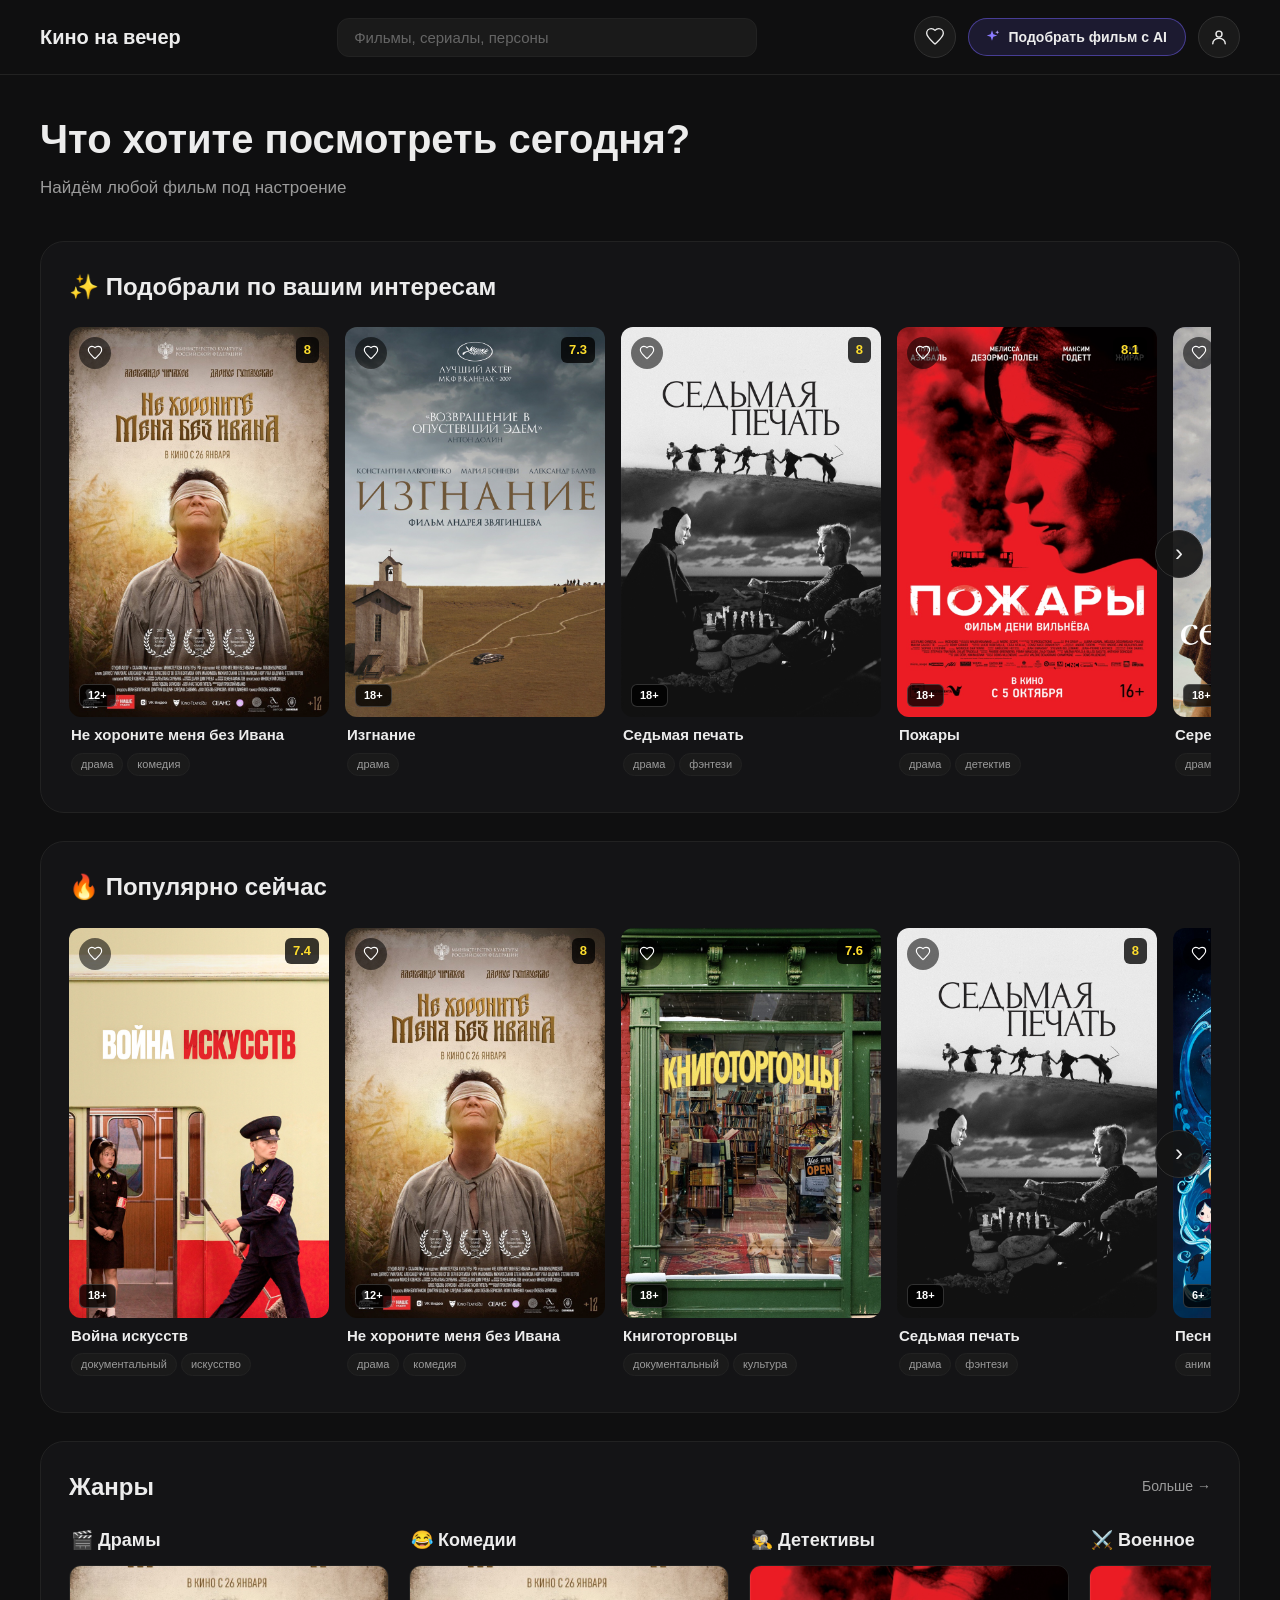
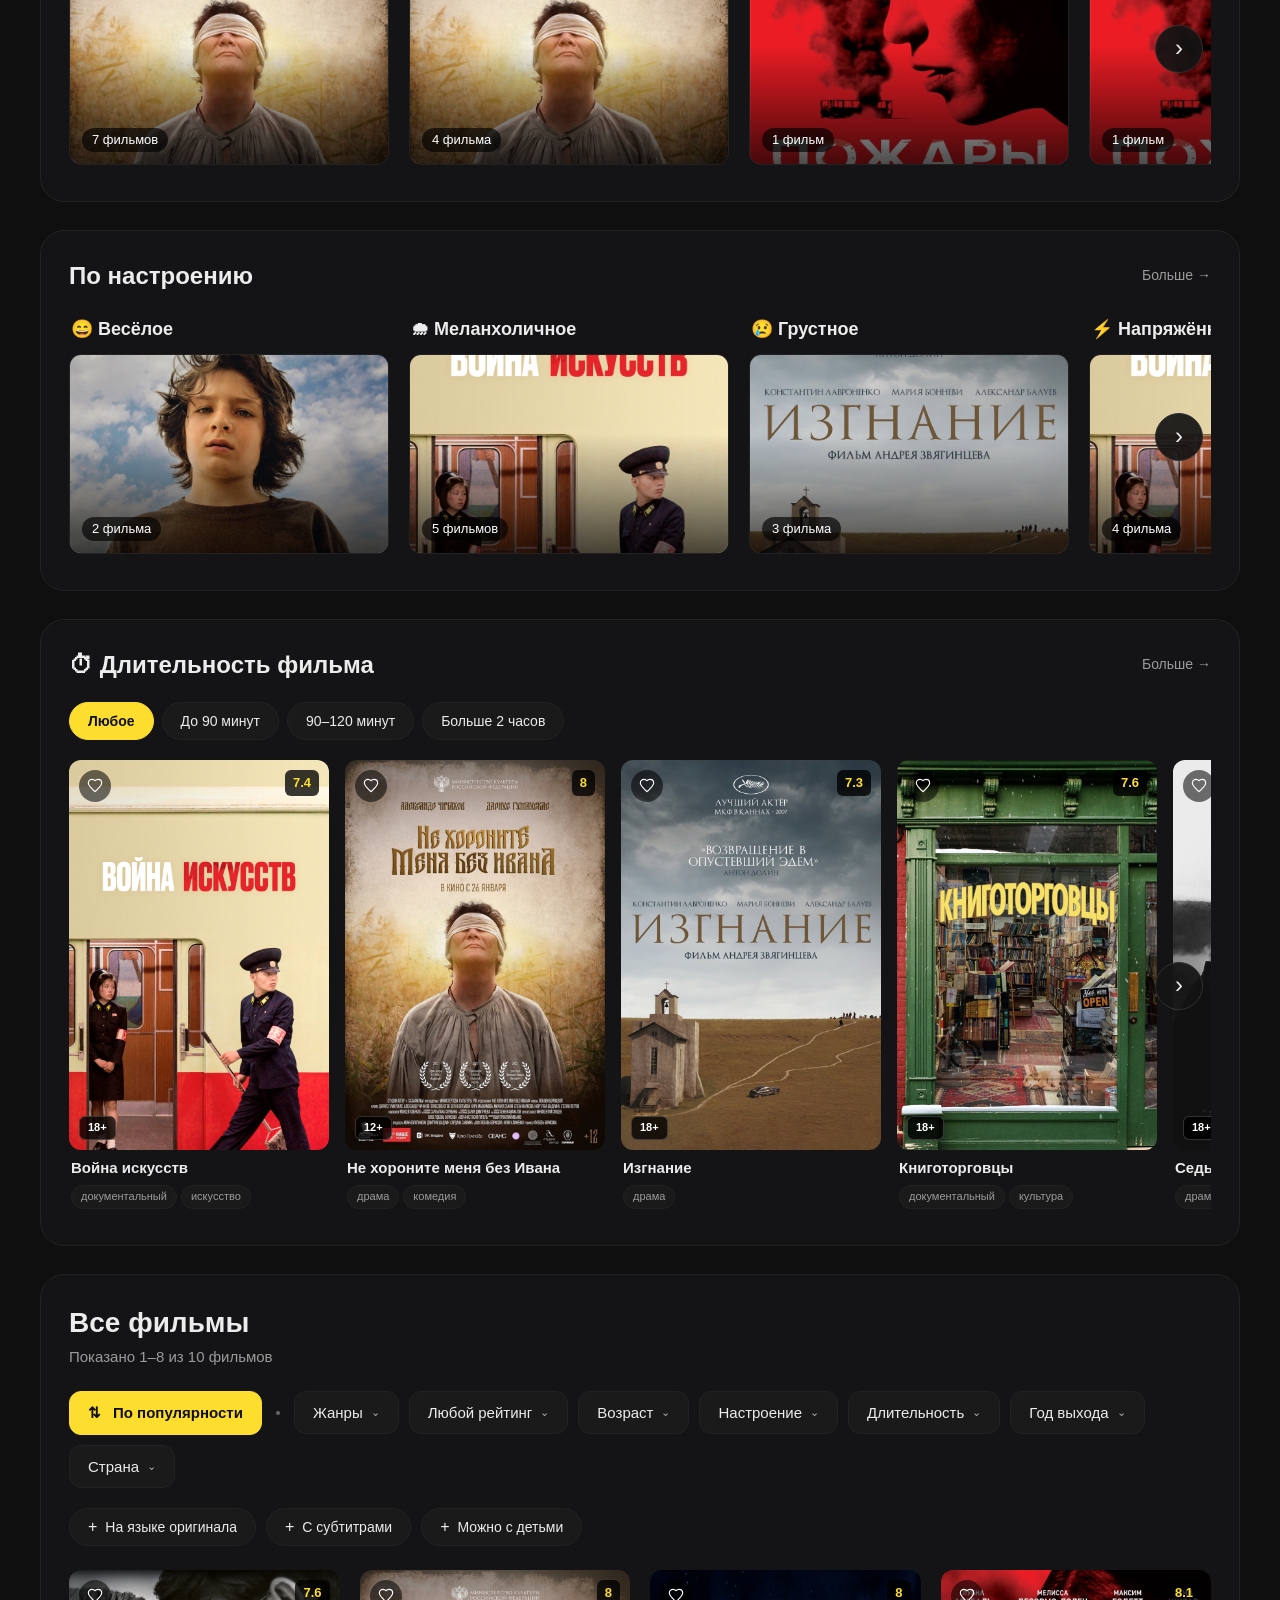
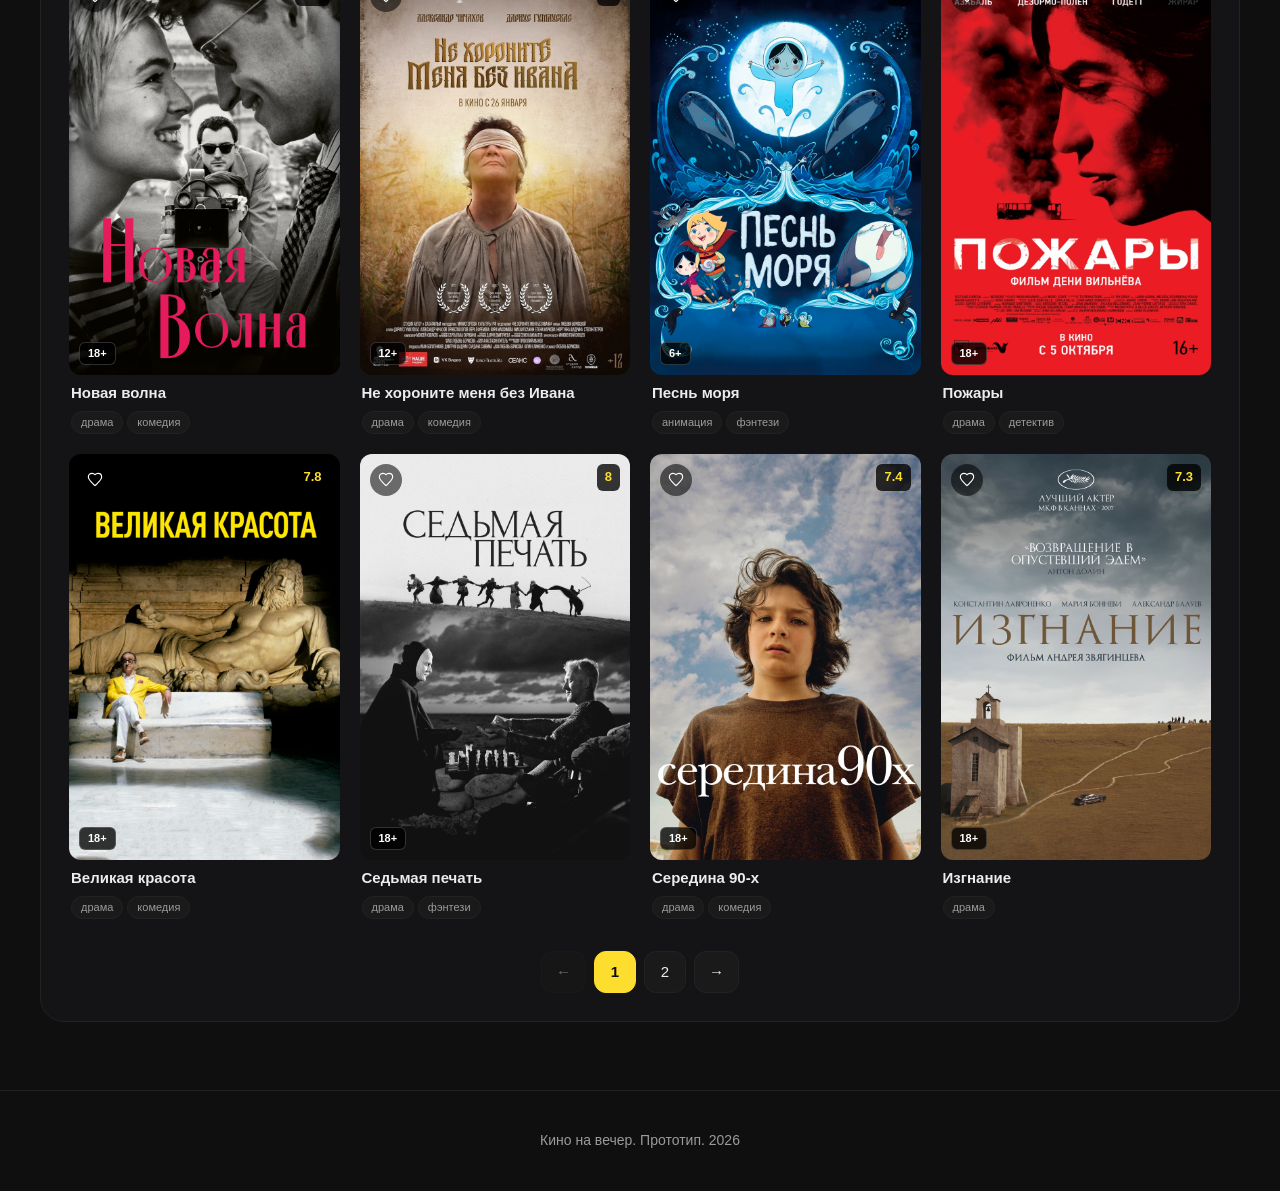
==== index.html @ 3526fe31 "Update index.html" ====
<!DOCTYPE html>
<html lang="ru">
<head>
<meta charset="UTF-8">
<meta name="viewport" content="width=device-width, initial-scale=1.0">
<title>Кино на вечер</title>
<style>
:root{--bg:#0F0F10;--bg-elevated:#1A1A1A;--bg-card:#161616;--bg-section:#141416;--border:#222222;--border-strong:#303030;--text:#9B9B9B;--text-bright:#ECECEC;--text-faint:#666666;--accent:#FDDD2D;--accent-hover:#E8C920;--radius-md:12px;--radius-lg:14px;--radius-xl:20px;--radius-section:24px}
*{box-sizing:border-box;margin:0;padding:0}
body{font-family:Arial,-apple-system,BlinkMacSystemFont,"Segoe UI",Roboto,sans-serif;background:var(--bg);color:var(--text);min-height:100vh;line-height:1.4;font-size:16px}
a{color:var(--accent);text-decoration:none}
.header{display:grid;grid-template-columns:auto 1fr auto;gap:24px;align-items:center;padding:16px 40px;background:var(--bg);border-bottom:1px solid var(--border);position:sticky;top:0;z-index:100}
.logo{font-size:20px;font-weight:700;color:var(--text-bright);white-space:nowrap}
.search{max-width:420px;width:100%;justify-self:center}
.search input{width:100%;background:var(--bg-elevated);color:var(--text-bright);border:1px solid var(--border);border-radius:var(--radius-md);padding:10px 16px;font-size:15px;font-family:inherit;outline:none}
.search input:focus{border-color:var(--accent)}
.search input::placeholder{color:var(--text-faint)}
.header-right{display:flex;align-items:center;gap:12px}
.icon-btn{width:42px;height:42px;border-radius:50%;background:var(--bg-elevated);border:1px solid var(--border-strong);display:inline-flex;align-items:center;justify-content:center;cursor:pointer;color:var(--text-bright);padding:0}
.icon-btn:hover{border-color:var(--accent);color:var(--accent)}
.icon-btn svg{width:20px;height:20px}
.alice-btn{display:inline-flex;align-items:center;gap:8px;background:rgba(108,92,231,0.15);border:1px solid rgba(108,92,231,0.55);border-radius:var(--radius-xl);padding:9px 18px 9px 14px;color:var(--text-bright);font-size:14px;font-weight:700;font-family:inherit;cursor:pointer;white-space:nowrap}
.alice-btn:hover{background:rgba(108,92,231,0.28)}
.alice-btn svg{width:18px;height:18px;flex-shrink:0}
.avatar-btn{width:42px;height:42px;border-radius:50%;background:var(--bg-elevated);border:1px solid var(--border-strong);display:inline-flex;align-items:center;justify-content:center;cursor:pointer;color:var(--text-bright);padding:0}
.avatar-btn:hover{border-color:var(--accent);color:var(--accent)}
.avatar-btn svg{width:20px;height:20px;display:block}
.container{max-width:1400px;margin:0 auto;padding:40px}
.hero{margin-bottom:32px}
.hero h1{font-size:40px;font-weight:700;color:var(--text-bright);line-height:1.2;margin-bottom:12px}
.hero p{font-size:17px;color:var(--text);max-width:640px;line-height:1.5}
.section{background:var(--bg-section);border:1px solid var(--border);border-radius:var(--radius-section);padding:28px;margin-bottom:28px}
.section-flat{background:transparent;border:none;padding:0;border-radius:0;margin-bottom:40px}
.section-header{margin-bottom:20px}
.section-title{font-size:24px;font-weight:700;color:var(--text-bright)}
.section-subtitle{font-size:15px;color:var(--text);margin-top:4px}
.catalog-head{display:flex;align-items:center;justify-content:space-between;margin-bottom:20px}
.filters-title{font-size:28px;font-weight:700;color:var(--text-bright)}
.reset-btn{display:none;background:transparent;color:var(--accent);border:1px solid var(--accent);border-radius:var(--radius-xl);padding:6px 14px;font-size:14px;font-weight:700;font-family:inherit;cursor:pointer}
.reset-btn:hover{background:var(--accent);color:var(--bg)}
.reset-btn.visible{display:inline-block}
.filters-row{display:flex;flex-wrap:wrap;gap:10px;align-items:center;margin-bottom:16px}
.filter-dropdown{position:relative}
.filter-btn{background:var(--bg-elevated);color:var(--text-bright);border:1px solid var(--border);border-radius:var(--radius-md);padding:12px 18px;font-size:15px;font-family:inherit;font-weight:500;cursor:pointer;display:inline-flex;align-items:center;gap:8px}
.filter-btn:hover{border-color:var(--accent);color:var(--accent)}
.filter-btn.active{background:var(--accent);color:var(--bg);border-color:var(--accent);font-weight:700}
.filter-btn.active .filter-chevron{transform:rotate(180deg)}
.filter-chevron{font-size:11px;opacity:0.7;display:inline-block;transition:transform 0.15s ease}
.filter-menu{position:absolute;top:calc(100% + 6px);left:0;min-width:260px;max-height:360px;overflow-y:auto;background:var(--bg-elevated);border:1px solid var(--border-strong);border-radius:var(--radius-md);padding:8px;display:none;flex-direction:column;gap:2px;z-index:60;box-shadow:0 12px 28px rgba(0,0,0,0.55)}
.filter-menu.open{display:flex}
.filter-option{display:flex;align-items:center;gap:10px;background:transparent;border:none;color:var(--text-bright);font-size:15px;font-family:inherit;font-weight:500;text-align:left;padding:10px 12px;border-radius:8px;cursor:pointer;width:100%}
.filter-option:hover{background:rgba(255,255,255,0.05)}
.filter-option.selected{color:var(--accent);font-weight:700}
.filter-checkbox{width:16px;height:16px;border-radius:4px;border:1.5px solid var(--border-strong);display:inline-flex;align-items:center;justify-content:center;flex-shrink:0;position:relative}
.filter-option.selected .filter-checkbox{border-color:var(--accent);background:var(--accent)}
.filter-option.selected .filter-checkbox::after{content:'✓';color:var(--bg);font-size:12px;font-weight:700;line-height:1}
.sort-dropdown{position:relative}
.filters-divider{width:4px;height:4px;background:var(--text-faint);border-radius:50%;margin:0 4px}
.sort-icon{font-size:15px;margin-right:4px}
.sort-menu{position:absolute;top:calc(100% + 6px);left:0;min-width:240px;background:var(--bg-elevated);border:1px solid var(--border-strong);border-radius:var(--radius-md);padding:6px;display:none;flex-direction:column;gap:2px;z-index:60;box-shadow:0 12px 28px rgba(0,0,0,0.55)}
.sort-menu.open{display:flex}
.sort-option{display:flex;align-items:center;gap:10px;background:transparent;border:none;color:var(--text-bright);font-size:15px;font-family:inherit;font-weight:500;text-align:left;padding:10px 14px;border-radius:8px;cursor:pointer;width:100%}
.sort-option:hover{background:rgba(255,255,255,0.05)}
.sort-radio{width:16px;height:16px;border-radius:50%;border:1.5px solid var(--border-strong);display:inline-flex;align-items:center;justify-content:center;flex-shrink:0;position:relative}
.sort-option.active .sort-radio{border-color:var(--accent)}
.sort-option.active .sort-radio::after{content:'';width:8px;height:8px;border-radius:50%;background:var(--accent)}
.sort-option.active{color:var(--accent);font-weight:700}
.extra-filters{display:flex;flex-wrap:wrap;gap:10px;padding-top:4px}
.extra-chip{background:var(--bg-elevated);color:var(--text-bright);border:1px solid var(--border);border-radius:var(--radius-xl);padding:10px 18px;font-size:14px;font-family:inherit;font-weight:500;cursor:pointer;display:inline-flex;align-items:center;gap:8px}
.extra-chip:hover{border-color:var(--accent);color:var(--accent)}
.extra-chip.active{background:var(--accent);color:var(--bg);border-color:var(--accent);font-weight:700}
.extra-plus{font-size:16px;line-height:1;transition:transform 0.2s ease}
.extra-chip.active .extra-plus{transform:rotate(45deg)}
.row-wrapper{position:relative}
.row-scroll{display:grid;grid-auto-flow:column;grid-auto-columns:260px;gap:16px;overflow-x:auto;padding:4px 0 8px;scroll-behavior:smooth;scrollbar-width:none;-ms-overflow-style:none}
.row-scroll::-webkit-scrollbar{display:none}
.row-arrow{position:absolute;top:50%;transform:translateY(-50%);width:48px;height:48px;border-radius:50%;background:rgba(20,20,20,0.92);border:1px solid var(--border-strong);color:var(--text-bright);cursor:pointer;z-index:20;padding:0;display:flex;align-items:center;justify-content:center;opacity:0;pointer-events:none;font-family:Arial,sans-serif;font-size:24px;line-height:1;padding-bottom:2px}
.row-arrow.visible{opacity:1;pointer-events:auto}
.row-arrow:hover{background:var(--accent);color:var(--bg);border-color:var(--accent)}
.row-arrow-left{left:8px}
.row-arrow-right{right:8px}
.card{cursor:pointer;display:flex;flex-direction:column;gap:8px;transition:transform 0.2s ease}
.card:hover{transform:translateY(-4px)}
.card-poster{position:relative;width:100%;aspect-ratio:2/3;overflow:hidden;border-radius:var(--radius-md);background:var(--bg-elevated)}
.card-poster img{width:100%;height:100%;object-fit:cover;display:block}
.card-badge{position:absolute;top:10px;right:10px;background:rgba(0,0,0,0.78);color:var(--accent);padding:4px 8px;border-radius:6px;font-weight:700;font-size:13px}
.card-age{position:absolute;bottom:10px;left:10px;background:rgba(0,0,0,0.78);color:#FFF;padding:3px 8px;border-radius:6px;font-weight:700;font-size:11px;border:1px solid rgba(255,255,255,0.18)}
.card-heart{position:absolute;top:10px;left:10px;width:32px;height:32px;border-radius:50%;background:rgba(0,0,0,0.55);border:none;padding:0;display:flex;align-items:center;justify-content:center;color:#fff;cursor:pointer;z-index:3}
.card-heart:hover{transform:scale(1.08)}
.card-heart.active{color:#ff4d6d}
.card-heart svg{width:16px;height:16px;display:block}
.card-title{font-size:15px;font-weight:700;color:var(--text-bright);line-height:1.3;padding:0 2px}
.card-tags{display:flex;flex-wrap:wrap;gap:4px;padding:0 2px}
.tag{background:var(--bg-elevated);color:var(--text);border:1px solid var(--border);border-radius:20px;padding:3px 9px;font-size:11px;white-space:nowrap}
.chips{display:flex;flex-wrap:wrap;gap:8px;margin-bottom:16px}
.chip{background:var(--bg-elevated);color:var(--text-bright);border:1px solid var(--border);border-radius:var(--radius-xl);padding:10px 18px;font-size:14px;font-family:inherit;font-weight:500;cursor:pointer}
.chip:hover{border-color:var(--accent);color:var(--accent)}
.chip.active{background:var(--accent);color:var(--bg);border-color:var(--accent);font-weight:700}
.grid{display:grid;grid-template-columns:repeat(auto-fill,minmax(220px,1fr));gap:20px}
.collections-scroll{display:grid;grid-auto-flow:column;grid-auto-columns:320px;gap:20px;overflow-x:auto;padding:4px 0 8px;scroll-behavior:smooth;scrollbar-width:none;-ms-overflow-style:none}
.collections-scroll::-webkit-scrollbar{display:none}
.collection-item{display:flex;flex-direction:column;gap:12px;cursor:pointer;text-decoration:none;color:inherit}
.collection-item .collection-name{font-size:18px;font-weight:700;color:var(--text-bright);padding:0 2px;white-space:nowrap;overflow:hidden;text-overflow:ellipsis}
.collection-item:hover .collection-name{color:var(--accent);text-decoration:none}
.collection-card{position:relative;width:100%;height:200px;border-radius:var(--radius-md);overflow:hidden;background:var(--bg-elevated);transition:transform 0.2s ease,border-color 0.2s ease;border:1px solid var(--border);display:block}
.collection-item:hover .collection-card{transform:translateY(-4px);border-color:var(--accent)}
.collection-card img{position:absolute;inset:0;width:100%;height:100%;object-fit:cover;display:block}
.collection-overlay{position:absolute;inset:0;background:linear-gradient(180deg,rgba(0,0,0,0) 40%,rgba(0,0,0,0.7) 100%);z-index:1}
.collection-count{position:absolute;left:12px;bottom:12px;font-size:13px;color:#fff;z-index:2;background:rgba(0,0,0,0.65);padding:3px 10px;border-radius:20px}
.collections-all{color:var(--text);font-size:14px;font-weight:500;white-space:nowrap;display:inline-flex;align-items:center;gap:6px;transition:color 0.2s ease}
.collections-all:hover{color:var(--text-bright);text-decoration:none}
.empty{text-align:center;padding:40px;color:var(--text);font-size:15px;background:var(--bg-elevated);border-radius:var(--radius-md);border:1px dashed var(--border-strong);width:100%;grid-column:1/-1}
.pagination{display:flex;justify-content:center;align-items:center;gap:8px;margin-top:32px;flex-wrap:wrap}
.page-btn{min-width:42px;height:42px;padding:0 14px;border-radius:var(--radius-md);background:var(--bg-elevated);color:var(--text-bright);border:1px solid var(--border);font-size:15px;font-family:inherit;font-weight:500;cursor:pointer;display:inline-flex;align-items:center;justify-content:center;transition:all 0.15s ease}
.page-btn:hover:not(:disabled){border-color:var(--accent);color:var(--accent)}
.page-btn.active{background:var(--accent);color:var(--bg);border-color:var(--accent);font-weight:700}
.page-btn:disabled{opacity:0.4;cursor:default}
.page-dots{color:var(--text-faint);padding:0 6px}
.modal-overlay{position:fixed;inset:0;background:rgba(0,0,0,0.7);display:none;align-items:center;justify-content:center;z-index:1000;padding:24px}
.modal-overlay.open{display:flex}
.modal{background:var(--bg-card);border:1px solid var(--border);border-radius:var(--radius-lg);max-width:560px;width:100%;padding:32px;position:relative}
.modal-close{position:absolute;top:16px;right:16px;background:transparent;border:1px solid var(--border);color:var(--text-bright);font-size:18px;cursor:pointer;width:32px;height:32px;border-radius:50%;display:flex;align-items:center;justify-content:center;line-height:1;font-family:inherit}
.modal-close:hover{border-color:var(--accent);color:var(--accent)}
.modal h2{font-size:24px;font-weight:700;color:var(--text-bright);margin-bottom:8px}
.modal>p{font-size:15px;color:var(--text);margin-bottom:24px}
.modal-field{margin-bottom:20px}
.modal-label{display:block;font-size:14px;font-weight:700;color:var(--text-bright);margin-bottom:8px}
.modal-chips{display:flex;flex-wrap:wrap;gap:8px}
.modal textarea{width:100%;background:var(--bg-elevated);color:var(--text-bright);border:1px solid var(--border);border-radius:var(--radius-md);padding:12px 16px;font-size:15px;font-family:inherit;outline:none;resize:vertical;min-height:80px}
.modal textarea:focus{border-color:var(--accent)}
.modal textarea::placeholder{color:var(--text-faint)}
.modal-submit{width:100%;background:var(--accent);color:var(--bg);border:none;border-radius:var(--radius-md);padding:14px 24px;font-size:16px;font-weight:700;font-family:inherit;cursor:pointer;margin-top:8px}
.modal-submit:hover{background:var(--accent-hover)}
.footer{border-top:1px solid var(--border);padding:40px;text-align:center;color:var(--text);font-size:14px}
@media(max-width:1024px){.header{grid-template-columns:auto auto;gap:16px;padding:16px 24px}.search{order:3;grid-column:1/-1;max-width:none}.container{padding:32px 24px}.row-scroll{grid-auto-columns:220px}.collections-scroll{grid-auto-columns:260px}.collection-card{height:160px}}
@media(max-width:768px){.header{padding:12px 16px}.container{padding:24px 16px}.hero h1{font-size:28px}.section{padding:20px}.section-title{font-size:19px}.filters-title{font-size:22px}.row-scroll{grid-auto-columns:180px;gap:12px}.collections-scroll{grid-auto-columns:220px;gap:14px}.collection-card{height:140px}.grid{grid-template-columns:repeat(auto-fill,minmax(150px,1fr))}.alice-btn{padding:7px 12px;font-size:13px}.alice-btn span{display:none}.page-btn{min-width:36px;height:36px;font-size:14px}}
</style>
</head>
<body>

<header class="header">
    <div class="logo">Кино на вечер</div>
    <div class="search">
        <input type="text" id="search-input" placeholder="Фильмы, сериалы, персоны">
    </div>
    <div class="header-right">
        <button class="icon-btn" id="fav-btn" title="Избранное">
            <svg viewBox="0 0 24 24" xmlns="http://www.w3.org/2000/svg"><path d="M12 20.5l-1.45-1.32C5.4 14.36 2 11.28 2 7.5 2 4.42 4.42 2 7.5 2c1.74 0 3.41.81 4.5 2.09C13.09 2.81 14.76 2 16.5 2 19.58 2 22 4.42 22 7.5c0 3.78-3.4 6.86-8.55 11.68L12 20.5z" stroke="currentColor" stroke-width="1.6" fill="none" stroke-linejoin="round"/></svg>
        </button>
        <button class="alice-btn" onclick="openAI()">
            <svg viewBox="0 0 24 24" xmlns="http://www.w3.org/2000/svg"><path d="M12 3l1.8 5.2L19 10l-5.2 1.8L12 17l-1.8-5.2L5 10l5.2-1.8L12 3z" fill="#8B7BFF" stroke="none"/><path d="M19 3l0.7 2L21.7 5.7l-2 0.7L19 8.4l-0.7-2L16.3 5.7l2-0.7L19 3z" fill="#B9A9FF" stroke="none"/></svg>
            <span>Подобрать фильм с AI</span>
        </button>
        <button class="avatar-btn" title="Личный кабинет">
            <svg viewBox="0 0 24 24" xmlns="http://www.w3.org/2000/svg"><circle cx="12" cy="8.5" r="3.6" stroke="currentColor" stroke-width="1.7" fill="none"/><path d="M4.5 20c0-3.7 3.4-6.5 7.5-6.5s7.5 2.8 7.5 6.5" stroke="currentColor" stroke-width="1.7" fill="none" stroke-linecap="round"/></svg>
        </button>
    </div>
</header>

<main class="container">

    <section class="hero section-flat">
        <h1>Что хотите посмотреть сегодня?</h1>
        <p>Найдём любой фильм под настроение </p>
    </section>

    <section class="section">
        <div class="section-header">
            <div class="section-title">✨ Подобрали по вашим интересам</div>
        </div>
        <div class="row-wrapper" data-collection="for-you">
            <div class="row-scroll"></div>
            <button class="row-arrow row-arrow-left">‹</button>
            <button class="row-arrow row-arrow-right">›</button>
        </div>
    </section>

    <section class="section">
        <div class="section-header">
            <div class="section-title">🔥 Популярно сейчас</div>
        </div>
        <div class="row-wrapper" data-collection="popular">
            <div class="row-scroll"></div>
            <button class="row-arrow row-arrow-left">‹</button>
            <button class="row-arrow row-arrow-right">›</button>
        </div>
    </section>

    <section class="section">
        <div class="section-header" style="display:flex;justify-content:space-between;align-items:center;">
            <div class="section-title"> Жанры</div>
            <a href="section.html?title=Жанры" class="collections-all">Больше →</a>
        </div>
        <div class="row-wrapper" id="collections-wrapper">
            <div class="collections-scroll" id="collections-scroll">
                <a class="collection-item" href="section.html?title=Жанры&collection=drama" data-collection-link="drama"><div class="collection-name">🎬 Драмы</div><div class="collection-card"><div class="collection-overlay"></div><div class="collection-count" data-count="drama"></div></div></a>
                <a class="collection-item" href="section.html?title=Жанры&collection=comedy" data-collection-link="comedy"><div class="collection-name">😂 Комедии</div><div class="collection-card"><div class="collection-overlay"></div><div class="collection-count" data-count="comedy"></div></div></a>
                <a class="collection-item" href="section.html?title=Жанры&collection=detective" data-collection-link="detective"><div class="collection-name">🕵️ Детективы</div><div class="collection-card"><div class="collection-overlay"></div><div class="collection-count" data-count="detective"></div></div></a>
                <a class="collection-item" href="section.html?title=Жанры&collection=war" data-collection-link="war"><div class="collection-name">⚔️ Военное</div><div class="collection-card"><div class="collection-overlay"></div><div class="collection-count" data-count="war"></div></div></a>
                <a class="collection-item" href="section.html?title=Жанры&collection=fantasy" data-collection-link="fantasy"><div class="collection-name">🧙 Фэнтези</div><div class="collection-card"><div class="collection-overlay"></div><div class="collection-count" data-count="fantasy"></div></div></a>
                <a class="collection-item" href="section.html?title=Жанры&collection=anime" data-collection-link="anime"><div class="collection-name">🎨 Анимация</div><div class="collection-card"><div class="collection-overlay"></div><div class="collection-count" data-count="anime"></div></div></a>
                <a class="collection-item" href="section.html?title=Жанры&collection=doc" data-collection-link="doc"><div class="collection-name">📽 Документальные</div><div class="collection-card"><div class="collection-overlay"></div><div class="collection-count" data-count="doc"></div></div></a>
                <a class="collection-item" href="section.html?title=Жанры&collection=history" data-collection-link="history"><div class="collection-name">📜 Историческое</div><div class="collection-card"><div class="collection-overlay"></div><div class="collection-count" data-count="history"></div></div></a>
                <a class="collection-item" href="section.html?title=Жанры&collection=romance" data-collection-link="romance"><div class="collection-name">💖 Романтичное</div><div class="collection-card"><div class="collection-overlay"></div><div class="collection-count" data-count="romance"></div></div></a>
                <a class="collection-item" href="section.html?title=Жанры&collection=biography" data-collection-link="biography"><div class="collection-name">📖 Биография</div><div class="collection-card"><div class="collection-overlay"></div><div class="collection-count" data-count="biography"></div></div></a>
                <a class="collection-item" href="section.html?title=Жанры&collection=family" data-collection-link="family"><div class="collection-name">👨‍👩‍👧 Семейные</div><div class="collection-card"><div class="collection-overlay"></div><div class="collection-count" data-count="family"></div></div></a>
            </div>
            <button class="row-arrow row-arrow-left">‹</button>
            <button class="row-arrow row-arrow-right">›</button>
        </div>
    </section>

    <section class="section">
        <div class="section-header" style="display:flex;justify-content:space-between;align-items:center;">
            <div class="section-title"> По настроению</div>
            <a href="section.html?title=По настроению" class="collections-all">Больше →</a>
        </div>
        <div class="row-wrapper" id="mood-wrapper">
            <div class="collections-scroll" id="mood-scroll">
                <a class="collection-item" href="section.html?title=По настроению&mood=funny" data-collection-link="funny"><div class="collection-name">😄 Весёлое</div><div class="collection-card"><div class="collection-overlay"></div><div class="collection-count" data-count="funny"></div></div></a>
                <a class="collection-item" href="section.html?title=По настроению&mood=melancholic" data-collection-link="melancholic"><div class="collection-name">🌧 Меланхоличное</div><div class="collection-card"><div class="collection-overlay"></div><div class="collection-count" data-count="melancholic"></div></div></a>
                <a class="collection-item" href="section.html?title=По настроению&mood=sad" data-collection-link="sad"><div class="collection-name">😢 Грустное</div><div class="collection-card"><div class="collection-overlay"></div><div class="collection-count" data-count="sad"></div></div></a>
                <a class="collection-item" href="section.html?title=По настроению&mood=tense" data-collection-link="tense"><div class="collection-name">⚡ Напряжённое</div><div class="collection-card"><div class="collection-overlay"></div><div class="collection-count" data-count="tense"></div></div></a>
                <a class="collection-item" href="section.html?title=По настроению&mood=cozy" data-collection-link="cozy"><div class="collection-name">🕯 Уютное</div><div class="collection-card"><div class="collection-overlay"></div><div class="collection-count" data-count="cozy"></div></div></a>
                <a class="collection-item" href="section.html?title=По настроению&mood=light" data-collection-link="light"><div class="collection-name">☀️ Лёгкое</div><div class="collection-card"><div class="collection-overlay"></div><div class="collection-count" data-count="light"></div></div></a>
            </div>
            <button class="row-arrow row-arrow-left">‹</button>
            <button class="row-arrow row-arrow-right">›</button>
        </div>
    </section>

    <section class="section">
        <div class="section-header" style="display:flex;justify-content:space-between;align-items:center;">
            <div class="section-title">⏱ Длительность фильма</div>
            <a href="section.html?title=Продолжительность фильма" class="collections-all">Больше →</a>
        </div>
        <div class="chips" id="time-chips">
            <button class="chip active" data-duration="all">Любое</button>
            <button class="chip" data-duration="short">До 90 минут</button>
            <button class="chip" data-duration="medium">90–120 минут</button>
            <button class="chip" data-duration="long">Больше 2 часов</button>
        </div>
        <div class="row-wrapper" id="row-time-wrapper">
            <div class="row-scroll"></div>
            <button class="row-arrow row-arrow-left">‹</button>
            <button class="row-arrow row-arrow-right">›</button>
        </div>
    </section>

    <section class="section">
        <div class="catalog-head" style="margin-bottom:24px;">
            <div>
                <div class="filters-title">Все фильмы</div>
                <div class="section-subtitle" id="catalog-status">10 фильмов в каталоге</div>
            </div>
            <button class="reset-btn" id="reset-btn">Сбросить фильтры</button>
        </div>

        <div class="filters-row" id="main-filters">
            <div class="sort-dropdown">
                <button class="filter-btn filter-sort active" id="sort-btn"><span class="sort-icon">⇅</span><span id="sort-label">По популярности</span></button>
                <div class="sort-menu" id="sort-menu">
                    <button class="sort-option active" data-sort="popular"><span class="sort-radio"></span> По популярности</button>
                    <button class="sort-option" data-sort="fresh"><span class="sort-radio"></span> По новизне</button>
                    <button class="sort-option" data-sort="rating"><span class="sort-radio"></span> По рейтингу</button>
                </div>
            </div>

            <span class="filters-divider"></span>

            <div class="filter-dropdown">
                <button class="filter-btn" data-dropdown="genre">Жанры <span class="filter-chevron">⌄</span></button>
                <div class="filter-menu">
                    <button class="filter-option" data-filter="genre" data-value="драма"><span class="filter-checkbox"></span> Драмы</button>
                    <button class="filter-option" data-filter="genre" data-value="комедия"><span class="filter-checkbox"></span> Комедии</button>
                    <button class="filter-option" data-filter="genre" data-value="детектив"><span class="filter-checkbox"></span> Детективы</button>
                    <button class="filter-option" data-filter="genre" data-value="военный"><span class="filter-checkbox"></span> Военные</button>
                    <button class="filter-option" data-filter="genre" data-value="фэнтези"><span class="filter-checkbox"></span> Фэнтези</button>
                    <button class="filter-option" data-filter="genre" data-value="анимация"><span class="filter-checkbox"></span> Анимация</button>
                    <button class="filter-option" data-filter="genre" data-value="документальный"><span class="filter-checkbox"></span> Документальные</button>
                    <button class="filter-option" data-filter="genre" data-value="исторический"><span class="filter-checkbox"></span> Исторические</button>
                    <button class="filter-option" data-filter="genre" data-value="биографический"><span class="filter-checkbox"></span> Биография</button>
                    <button class="filter-option" data-filter="genre" data-value="семейный"><span class="filter-checkbox"></span> Семейные</button>
                </div>
            </div>

            <div class="filter-dropdown">
                <button class="filter-btn" data-dropdown="rating">Любой рейтинг <span class="filter-chevron">⌄</span></button>
                <div class="filter-menu">
                    <button class="filter-option" data-filter="rating" data-value="7"><span class="filter-checkbox"></span> 7 и выше</button>
                    <button class="filter-option" data-filter="rating" data-value="7.5"><span class="filter-checkbox"></span> 7.5 и выше</button>
                    <button class="filter-option" data-filter="rating" data-value="8"><span class="filter-checkbox"></span> 8 и выше</button>
                </div>
            </div>

            <div class="filter-dropdown">
                <button class="filter-btn" data-dropdown="age">Возраст <span class="filter-chevron">⌄</span></button>
                <div class="filter-menu">
                    <button class="filter-option" data-filter="age" data-value="6+"><span class="filter-checkbox"></span> 6+</button>
                    <button class="filter-option" data-filter="age" data-value="12+"><span class="filter-checkbox"></span> 12+</button>
                    <button class="filter-option" data-filter="age" data-value="16+"><span class="filter-checkbox"></span> 16+</button>
                    <button class="filter-option" data-filter="age" data-value="18+"><span class="filter-checkbox"></span> 18+</button>
                </div>
            </div>

            <div class="filter-dropdown">
                <button class="filter-btn" data-dropdown="mood">Настроение <span class="filter-chevron">⌄</span></button>
                <div class="filter-menu">
                    <button class="filter-option" data-filter="mood" data-value="funny"><span class="filter-checkbox"></span> 😄 Весёлое</button>
                    <button class="filter-option" data-filter="mood" data-value="melancholic"><span class="filter-checkbox"></span> 🌧 Меланхоличное</button>
                    <button class="filter-option" data-filter="mood" data-value="sad"><span class="filter-checkbox"></span> 😢 Грустное</button>
                    <button class="filter-option" data-filter="mood" data-value="tense"><span class="filter-checkbox"></span> ⚡ Напряжённое</button>
                    <button class="filter-option" data-filter="mood" data-value="cozy"><span class="filter-checkbox"></span> 🕯 Уютное</button>
                    <button class="filter-option" data-filter="mood" data-value="light"><span class="filter-checkbox"></span> ☀️ Лёгкое</button>
                </div>
            </div>

            <div class="filter-dropdown">
                <button class="filter-btn" data-dropdown="time">Длительность <span class="filter-chevron">⌄</span></button>
                <div class="filter-menu">
                    <button class="filter-option" data-filter="time" data-value="short"><span class="filter-checkbox"></span> До 90 минут</button>
                    <button class="filter-option" data-filter="time" data-value="medium"><span class="filter-checkbox"></span> 90–120 минут</button>
                    <button class="filter-option" data-filter="time" data-value="long"><span class="filter-checkbox"></span> Больше 2 часов</button>
                </div>
            </div>

            <div class="filter-dropdown">
                <button class="filter-btn" data-dropdown="year">Год выхода <span class="filter-chevron">⌄</span></button>
                <div class="filter-menu">
                    <button class="filter-option" data-filter="year" data-value="2019-2026"><span class="filter-checkbox"></span> 2019–2026</button>
                    <button class="filter-option" data-filter="year" data-value="2010-2018"><span class="filter-checkbox"></span> 2010–2018</button>
                    <button class="filter-option" data-filter="year" data-value="2000-2009"><span class="filter-checkbox"></span> 2000-е</button>
                    <button class="filter-option" data-filter="year" data-value="before-2000"><span class="filter-checkbox"></span> До 2000</button>
                </div>
            </div>

            <div class="filter-dropdown">
                <button class="filter-btn" data-dropdown="country">Страна <span class="filter-chevron">⌄</span></button>
                <div class="filter-menu">
                    <button class="filter-option" data-filter="country" data-value="Россия"><span class="filter-checkbox"></span> Россия</button>
                    <button class="filter-option" data-filter="country" data-value="США"><span class="filter-checkbox"></span> США</button>
                    <button class="filter-option" data-filter="country" data-value="Франция"><span class="filter-checkbox"></span> Франция</button>
                    <button class="filter-option" data-filter="country" data-value="Швеция"><span class="filter-checkbox"></span> Швеция</button>
                    <button class="filter-option" data-filter="country" data-value="Канада"><span class="filter-checkbox"></span> Канада</button>
                </div>
            </div>
        </div>

        <div class="extra-filters">
            <button class="extra-chip" data-extra="original"><span class="extra-plus">+</span> На языке оригинала</button>
            <button class="extra-chip" data-extra="subtitles"><span class="extra-plus">+</span> С субтитрами</button>
            <button class="extra-chip" data-extra="kids"><span class="extra-plus">+</span> Можно с детьми</button>
        </div>

        <div class="grid" id="catalog" style="margin-top:24px;"></div>
        <div class="pagination" id="pagination"></div>
    </section>

</main>

<footer class="footer">Кино на вечер. Прототип. 2026</footer>

<div class="modal-overlay" id="ai-modal">
    <div class="modal">
        <button class="modal-close" onclick="closeAI()">×</button>
        <h2>Подбор с AI</h2>
        <p>Опишите, что вам сейчас подходит — я подберу варианты.</p>
        <div class="modal-field">
            <label class="modal-label">Настроение</label>
            <div class="modal-chips">
                <button class="chip" data-mood="warm">Тепла и уюта</button>
                <button class="chip" data-mood="think">Подумать</button>
                <button class="chip" data-mood="laugh">Посмеяться</button>
                <button class="chip" data-mood="cry">Поплакать</button>
            </div>
        </div>
        <div class="modal-field">
            <label class="modal-label">Сколько времени</label>
            <div class="modal-chips">
                <button class="chip" data-dur="short">До 90 мин</button>
                <button class="chip" data-dur="medium">90–120 мин</button>
                <button class="chip" data-dur="long">Больше 2 часов</button>
            </div>
        </div>
        <div class="modal-field">
            <label class="modal-label">Своими словами</label>
            <textarea placeholder="Например: хочу что-то тихое, про людей, без спецэффектов"></textarea>
        </div>
        <button class="modal-submit" onclick="submitAI()">Подобрать фильм</button>
    </div>
</div>

<script>
var movies=[
{id:1259195,title:"Война искусств",year:2019,genres:["документальный","искусство"],rating:7.4,runtime:102,age:"18+",countries:["Норвегия","Германия"],poster:"posters/1259195.jpg",collections:["popular"],moods:["tense","melancholic"]},
{id:5237750,title:"Не хороните меня без Ивана",year:2022,genres:["драма","комедия","исторический"],rating:8.0,runtime:124,age:"12+",countries:["Россия"],poster:"posters/5237750.jpg",collections:["popular","for-you","spring","drama","comedy","history"],moods:["cozy","light"]},
{id:225011,title:"Изгнание",year:2007,genres:["драма"],rating:7.3,runtime:150,age:"18+",countries:["Россия"],poster:"posters/225011.jpg",collections:["for-you","love","drama","romance"],moods:["sad","melancholic","tense"]},
{id:1347315,title:"Книготорговцы",year:2019,genres:["документальный","культура"],rating:7.6,runtime:99,age:"18+",countries:["США"],poster:"posters/1347315.jpg",collections:["popular","spring","doc"],moods:["cozy","light"]},
{id:425,title:"Седьмая печать",year:1957,genres:["драма","фэнтези"],rating:8.0,runtime:96,age:"18+",countries:["Швеция"],poster:"posters/425.jpg",collections:["popular","for-you","drama","fantasy"],moods:["melancholic","sad","tense"]},
{id:714248,title:"Песнь моря",year:2014,genres:["анимация","фэнтези","семейный"],rating:8.0,runtime:93,age:"6+",countries:["Ирландия"],poster:"posters/714248.jpg",collections:["popular","spring","love","anime","fantasy","family"],moods:["cozy","light"]},
{id:425400,title:"Пожары",year:2010,genres:["драма","детектив","военный"],rating:8.1,runtime:131,age:"18+",countries:["Канада","Франция"],poster:"posters/425400.jpg",collections:["popular","for-you","detective","drama","war"],moods:["tense","sad","melancholic"]},
{id:1040690,title:"Середина 90-х",year:2018,genres:["драма","комедия"],rating:7.4,runtime:85,age:"18+",countries:["США"],poster:"posters/1040690.jpg",collections:["for-you","spring","drama","comedy"],moods:["light","cozy","funny"]},
{id:677566,title:"Великая красота",year:2013,genres:["драма","комедия"],rating:7.8,runtime:141,age:"18+",countries:["Италия","Франция"],poster:"posters/677566.jpg",collections:["popular","love","drama","comedy","romance"],moods:["melancholic","light"]},
{id:6553389,title:"Новая волна",year:2025,genres:["драма","комедия","биографический"],rating:7.6,runtime:105,age:"18+",countries:["Франция","США"],poster:"posters/6553389.jpg",collections:["popular","for-you","love","spring","drama","comedy","biography","romance"],moods:["light","funny","cozy"]}
];

var PLACEHOLDER='data:image/svg+xml;utf8,'+encodeURIComponent('<svg xmlns="http://www.w3.org/2000/svg" width="300" height="450"><rect width="100%" height="100%" fill="#1A1A1A"/><text x="50%" y="50%" fill="#666666" font-family="Arial, sans-serif" font-size="14" text-anchor="middle">Нет постера</text></svg>');
var favorites={};
var currentSort='popular';
var filters={genre:null,rating:null,time:null,year:null,country:null,age:null,mood:null};
var extraFilters={original:false,subtitles:false,kids:false};

var currentPage=1;
var PER_PAGE=8;

function declOfNum(n,t){var c=[2,0,1,1,1,2];return t[(n%100>4&&n%100<20)?2:c[(n%10<5)?n%10:5]];}
function heartSVG(a){return '<svg viewBox="0 0 24 24" xmlns="http://www.w3.org/2000/svg"><path d="M12 20.5l-1.45-1.32C5.4 14.36 2 11.28 2 7.5 2 4.42 4.42 2 7.5 2c1.74 0 3.41.81 4.5 2.09C13.09 2.81 14.76 2 16.5 2 19.58 2 22 4.42 22 7.5c0 3.78-3.4 6.86-8.55 11.68L12 20.5z" stroke="currentColor" stroke-width="1.7" fill="'+(a?'currentColor':'none')+'" stroke-linejoin="round" stroke-linecap="round"/></svg>';}

function createCard(m){
var card=document.createElement('div');
card.className='card';
var tags=m.genres.slice(0,2).map(function(g){return '<span class="tag">'+g+'</span>';}).join('');
var isFav=!!favorites[m.id];
card.innerHTML='<div class="card-poster"><img src="'+m.poster+'" alt="'+m.title+'" onerror="this.src=\''+PLACEHOLDER+'\'"><div class="card-badge">'+m.rating+'</div><div class="card-age">'+m.age+'</div><button class="card-heart'+(isFav?' active':'')+'" data-id="'+m.id+'">'+heartSVG(isFav)+'</button></div><div class="card-title">'+m.title+'</div><div class="card-tags">'+tags+'</div>';
card.addEventListener('click',function(e){if(e.target.closest('.card-heart'))return;window.location.href='movie.html?id='+m.id;});
var heart=card.querySelector('.card-heart');
heart.addEventListener('click',function(e){e.stopPropagation();if(favorites[m.id]){delete favorites[m.id];heart.classList.remove('active');heart.innerHTML=heartSVG(false);}else{favorites[m.id]=true;heart.classList.add('active');heart.innerHTML=heartSVG(true);}});
return card;
}

function sortMovies(list){
var s=list.slice();
if(currentSort==='popular'){s.sort(function(a,b){var ap=(a.collections||[]).length,bp=(b.collections||[]).length;if(bp!==ap)return bp-ap;return b.rating-a.rating;});}
else if(currentSort==='fresh'){s.sort(function(a,b){return b.year-a.year;});}
else if(currentSort==='rating'){s.sort(function(a,b){return b.rating-a.rating;});}
return s;
}

function filterMovies(list){
return list.filter(function(m){
if(filters.genre&&m.genres.indexOf(filters.genre)===-1)return false;
if(filters.rating&&m.rating<parseFloat(filters.rating))return false;
if(filters.age&&m.age!==filters.age)return false;
if(filters.mood&&(!m.moods||m.moods.indexOf(filters.mood)===-1))return false;
if(filters.time==='short'&&m.runtime>=90)return false;
if(filters.time==='medium'&&(m.runtime<90||m.runtime>120))return false;
if(filters.time==='long'&&m.runtime<=120)return false;
if(filters.year){
var y=m.year;
if(filters.year==='2019-2026'&&(y<2019||y>2026))return false;
if(filters.year==='2010-2018'&&(y<2010||y>2018))return false;
if(filters.year==='2000-2009'&&(y<2000||y>2009))return false;
if(filters.year==='before-2000'&&y>=2000)return false;
}
if(filters.country&&(!m.countries||m.countries.indexOf(filters.country)===-1))return false;
return true;
});
}

function initRowArrows(wrapper){
var row=wrapper.querySelector('.row-scroll, .collections-scroll');
var left=wrapper.querySelector('.row-arrow-left');
var right=wrapper.querySelector('.row-arrow-right');
if(!row||!left||!right)return;
if(row.dataset.arrowsInit)return;
row.dataset.arrowsInit='1';
function step(){return row.clientWidth*0.85;}
function updateArrows(){
var overflow=row.scrollWidth>row.clientWidth+4;
if(!overflow){left.classList.remove('visible');right.classList.remove('visible');return;}
var atStart=row.scrollLeft<=4;
var atEnd=row.scrollLeft+row.clientWidth>=row.scrollWidth-4;
left.classList.toggle('visible',!atStart);
right.classList.toggle('visible',!atEnd);
}
left.addEventListener('click',function(){row.scrollBy({left:-step(),behavior:'smooth'});});
right.addEventListener('click',function(){row.scrollBy({left:step(),behavior:'smooth'});});
row.addEventListener('scroll',updateArrows);
window.addEventListener('resize',updateArrows);
requestAnimationFrame(function(){requestAnimationFrame(updateArrows);});
}

function initAllArrows(){document.querySelectorAll('.row-wrapper').forEach(function(w){initRowArrows(w);});}

function buildRow(wrapper,list){
var row=wrapper.querySelector('.row-scroll');
if(!row){return;}
row.innerHTML='';
if(!list.length){row.innerHTML='<div class="empty">В этой подборке пока ничего нет.</div>';return;}
list.forEach(function(m){row.appendChild(createCard(m));});
if(row.dataset.arrowsInit)delete row.dataset.arrowsInit;
initRowArrows(wrapper);
}

function renderCollections(){
document.querySelectorAll('.row-wrapper[data-collection]').forEach(function(w){
var key=w.dataset.collection;
var list=movies.filter(function(m){return m.collections&&m.collections.indexOf(key)!==-1;});
buildRow(w,list);
});
}

function getCollectionList(key){
if(key==='funny'||key==='melancholic'||key==='sad'||key==='tense'||key==='cozy'||key==='light'){
return movies.filter(function(m){return m.moods&&m.moods.indexOf(key)!==-1;});
}
return movies.filter(function(m){return m.collections&&m.collections.indexOf(key)!==-1;});
}

function initCollectionsGrid(){
document.querySelectorAll('.collection-item').forEach(function(item){
var key=item.getAttribute('data-collection-link');
if(!key)return;
var list=getCollectionList(key);
var counter=item.querySelector('.collection-count');
if(counter)counter.textContent=list.length+' '+declOfNum(list.length,['фильм','фильма','фильмов']);
var cardBox=item.querySelector('.collection-card');
if(cardBox&&list.length){
var img=document.createElement('img');
img.src=list[0].poster;
img.alt=key;
cardBox.insertBefore(img,cardBox.firstChild);
}
});
}

function renderTimeRow(duration){
var w=document.getElementById('row-time-wrapper');
if(!w)return;
var list=movies.slice();
if(duration==='short')list=list.filter(function(m){return m.runtime<90;});
if(duration==='medium')list=list.filter(function(m){return m.runtime>=90&&m.runtime<=120;});
if(duration==='long')list=list.filter(function(m){return m.runtime>120;});
buildRow(w,list);
}

function initTimeChips(){
var chips=document.querySelectorAll('#time-chips .chip');
chips.forEach(function(c){
c.addEventListener('click',function(){
chips.forEach(function(x){x.classList.remove('active');});
c.classList.add('active');
renderTimeRow(c.dataset.duration);
});
});
}

function renderCatalog(resetPage){
if(resetPage!==false)currentPage=1;

var catalog=document.getElementById('catalog');
var status=document.getElementById('catalog-status');
var pagination=document.getElementById('pagination');
if(!catalog)return;

var list=filterMovies(movies);
list=sortMovies(list);

var total=list.length;
var totalPages=Math.max(1,Math.ceil(total/PER_PAGE));
if(currentPage>totalPages)currentPage=totalPages;

var start=(currentPage-1)*PER_PAGE;
var pageItems=list.slice(start,start+PER_PAGE);

catalog.innerHTML='';
if(!total){
catalog.innerHTML='<div class="empty">По этим фильтрам ничего не нашлось. Попробуйте сбросить.</div>';
if(pagination)pagination.innerHTML='';
if(status)status.textContent='Ничего не найдено';
return;
}
pageItems.forEach(function(m){catalog.appendChild(createCard(m));});

if(status){
var from=start+1;
var to=Math.min(start+PER_PAGE,total);
status.textContent='Показано '+from+'–'+to+' из '+total+' '+declOfNum(total,['фильма','фильмов','фильмов']);
}

renderPagination(totalPages);
}

function renderPagination(totalPages){
var pag=document.getElementById('pagination');
if(!pag)return;
pag.innerHTML='';
if(totalPages<=1)return;

function pageBtn(label,page,opts){
opts=opts||{};
var b=document.createElement('button');
b.className='page-btn'+(opts.active?' active':'');
b.textContent=label;
if(opts.disabled)b.disabled=true;
b.addEventListener('click',function(){
if(opts.disabled||opts.active)return;
currentPage=page;
renderCatalog(false);
window.scrollTo({top:document.getElementById('catalog').offsetTop-100,behavior:'smooth'});
});
return b;
}

pag.appendChild(pageBtn('←',currentPage-1,{disabled:currentPage===1}));

var pages=[];
for(var i=1;i<=totalPages;i++)pages.push(i);

pages.forEach(function(p){
if(p===1||p===totalPages||Math.abs(p-currentPage)<=1){
pag.appendChild(pageBtn(p,p,{active:p===currentPage}));
}else if(Math.abs(p-currentPage)===2){
var dots=document.createElement('span');
dots.className='page-dots';
dots.textContent='…';
pag.appendChild(dots);
}
});

pag.appendChild(pageBtn('→',currentPage+1,{disabled:currentPage===totalPages}));
}

function initFilterDropdowns(){
document.querySelectorAll('.filter-dropdown').forEach(function(dd){
var btn=dd.querySelector('.filter-btn');
var menu=dd.querySelector('.filter-menu');
if(!btn||!menu)return;
btn.addEventListener('click',function(e){
e.stopPropagation();
document.querySelectorAll('.filter-menu.open').forEach(function(m){if(m!==menu)m.classList.remove('open');});
document.querySelectorAll('.sort-menu.open').forEach(function(m){m.classList.remove('open');});
menu.classList.toggle('open');
btn.classList.toggle('active',menu.classList.contains('open'));
});
menu.querySelectorAll('.filter-option').forEach(function(opt){
opt.addEventListener('click',function(e){
e.stopPropagation();
var key=opt.dataset.filter,value=opt.dataset.value;
if(filters[key]===value){filters[key]=null;opt.classList.remove('selected');}
else{filters[key]=value;menu.querySelectorAll('.filter-option').forEach(function(o){o.classList.remove('selected');});opt.classList.add('selected');}
renderCatalog();
updateResetVisibility();
});
});
});
document.addEventListener('click',function(){
document.querySelectorAll('.filter-menu.open, .sort-menu.open').forEach(function(m){m.classList.remove('open');});
document.querySelectorAll('.filter-btn.active').forEach(function(b){if(!b.classList.contains('filter-sort'))b.classList.remove('active');});
});
}

function initSort(){
var btn=document.getElementById('sort-btn');
var menu=document.getElementById('sort-menu');
var label=document.getElementById('sort-label');
if(!btn||!menu)return;
btn.addEventListener('click',function(e){
e.stopPropagation();
document.querySelectorAll('.filter-menu.open').forEach(function(m){m.classList.remove('open');});
menu.classList.toggle('open');
});
menu.querySelectorAll('.sort-option').forEach(function(opt){
opt.addEventListener('click',function(e){
e.stopPropagation();
currentSort=opt.dataset.sort;
menu.querySelectorAll('.sort-option').forEach(function(o){o.classList.remove('active');});
opt.classList.add('active');
if(label)label.textContent=opt.textContent.trim();
renderCatalog();
menu.classList.remove('open');
});
});
}

function initExtraFilters(){
document.querySelectorAll('.extra-chip').forEach(function(c){
c.addEventListener('click',function(){
var key=c.dataset.extra;
extraFilters[key]=!extraFilters[key];
c.classList.toggle('active',extraFilters[key]);
updateResetVisibility();
});
});
}

function initReset(){
var btn=document.getElementById('reset-btn');
if(!btn)return;
btn.addEventListener('click',function(){
Object.keys(extraFilters).forEach(function(k){extraFilters[k]=false;});
document.querySelectorAll('.extra-chip').forEach(function(c){c.classList.remove('active');});
Object.keys(filters).forEach(function(k){filters[k]=null;});
document.querySelectorAll('.filter-menu .filter-option').forEach(function(o){o.classList.remove('selected');});
var tc=document.querySelectorAll('#time-chips .chip');
tc.forEach(function(c,i){c.classList.toggle('active',i===0);});
renderTimeRow('all');
currentSort='popular';
var sm=document.getElementById('sort-menu'),sl=document.getElementById('sort-label');
if(sm)sm.querySelectorAll('.sort-option').forEach(function(o){o.classList.toggle('active',o.dataset.sort==='popular');});
if(sl)sl.textContent='По популярности';
renderCatalog();
updateResetVisibility();
});
}

function updateResetVisibility(){
var btn=document.getElementById('reset-btn');
if(!btn)return;
var anyExtra=Object.keys(extraFilters).some(function(k){return extraFilters[k];});
var anyFilter=Object.keys(filters).some(function(k){return filters[k];});
btn.classList.toggle('visible',anyExtra||anyFilter);
}

function initFavBtn(){
var btn=document.getElementById('fav-btn');
if(!btn)return;
btn.addEventListener('click',function(){
var count=Object.keys(favorites).length;
alert('В избранном '+count+' '+declOfNum(count,['фильм','фильма','фильмов']));
});
}

function openAI(){var m=document.getElementById('ai-modal');if(m)m.classList.add('open');}
function closeAI(){var m=document.getElementById('ai-modal');if(m)m.classList.remove('open');}
function submitAI(){closeAI();alert('В прототипе функция подбора не реализована.');}

document.addEventListener('DOMContentLoaded',function(){
var modal=document.getElementById('ai-modal');
if(modal){modal.addEventListener('click',function(e){if(e.target.id==='ai-modal')closeAI();});}
document.addEventListener('keydown',function(e){if(e.key==='Escape')closeAI();});

renderCollections();
renderTimeRow('all');
initTimeChips();
renderCatalog();
initExtraFilters();
initReset();
initFavBtn();
initSort();
initFilterDropdowns();
initCollectionsGrid();
initAllArrows();
});
</script>

</body>
</html>
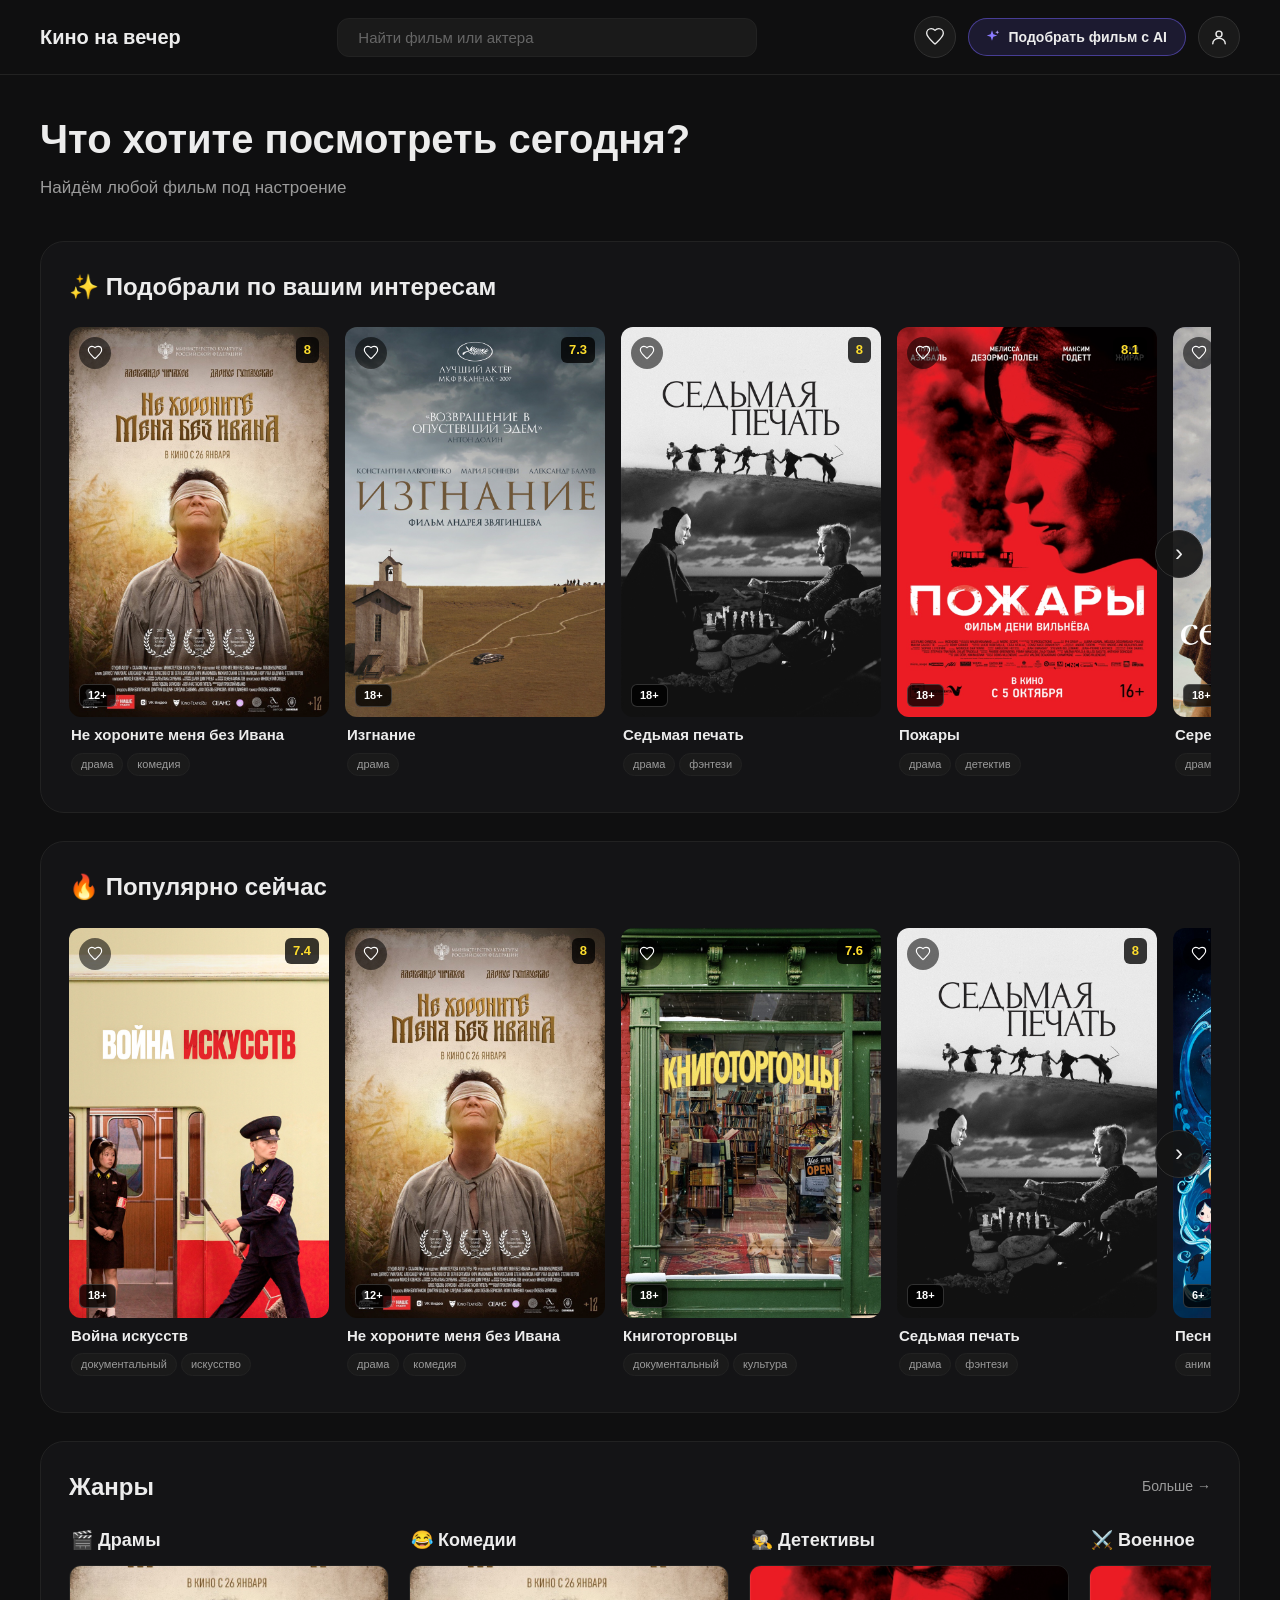
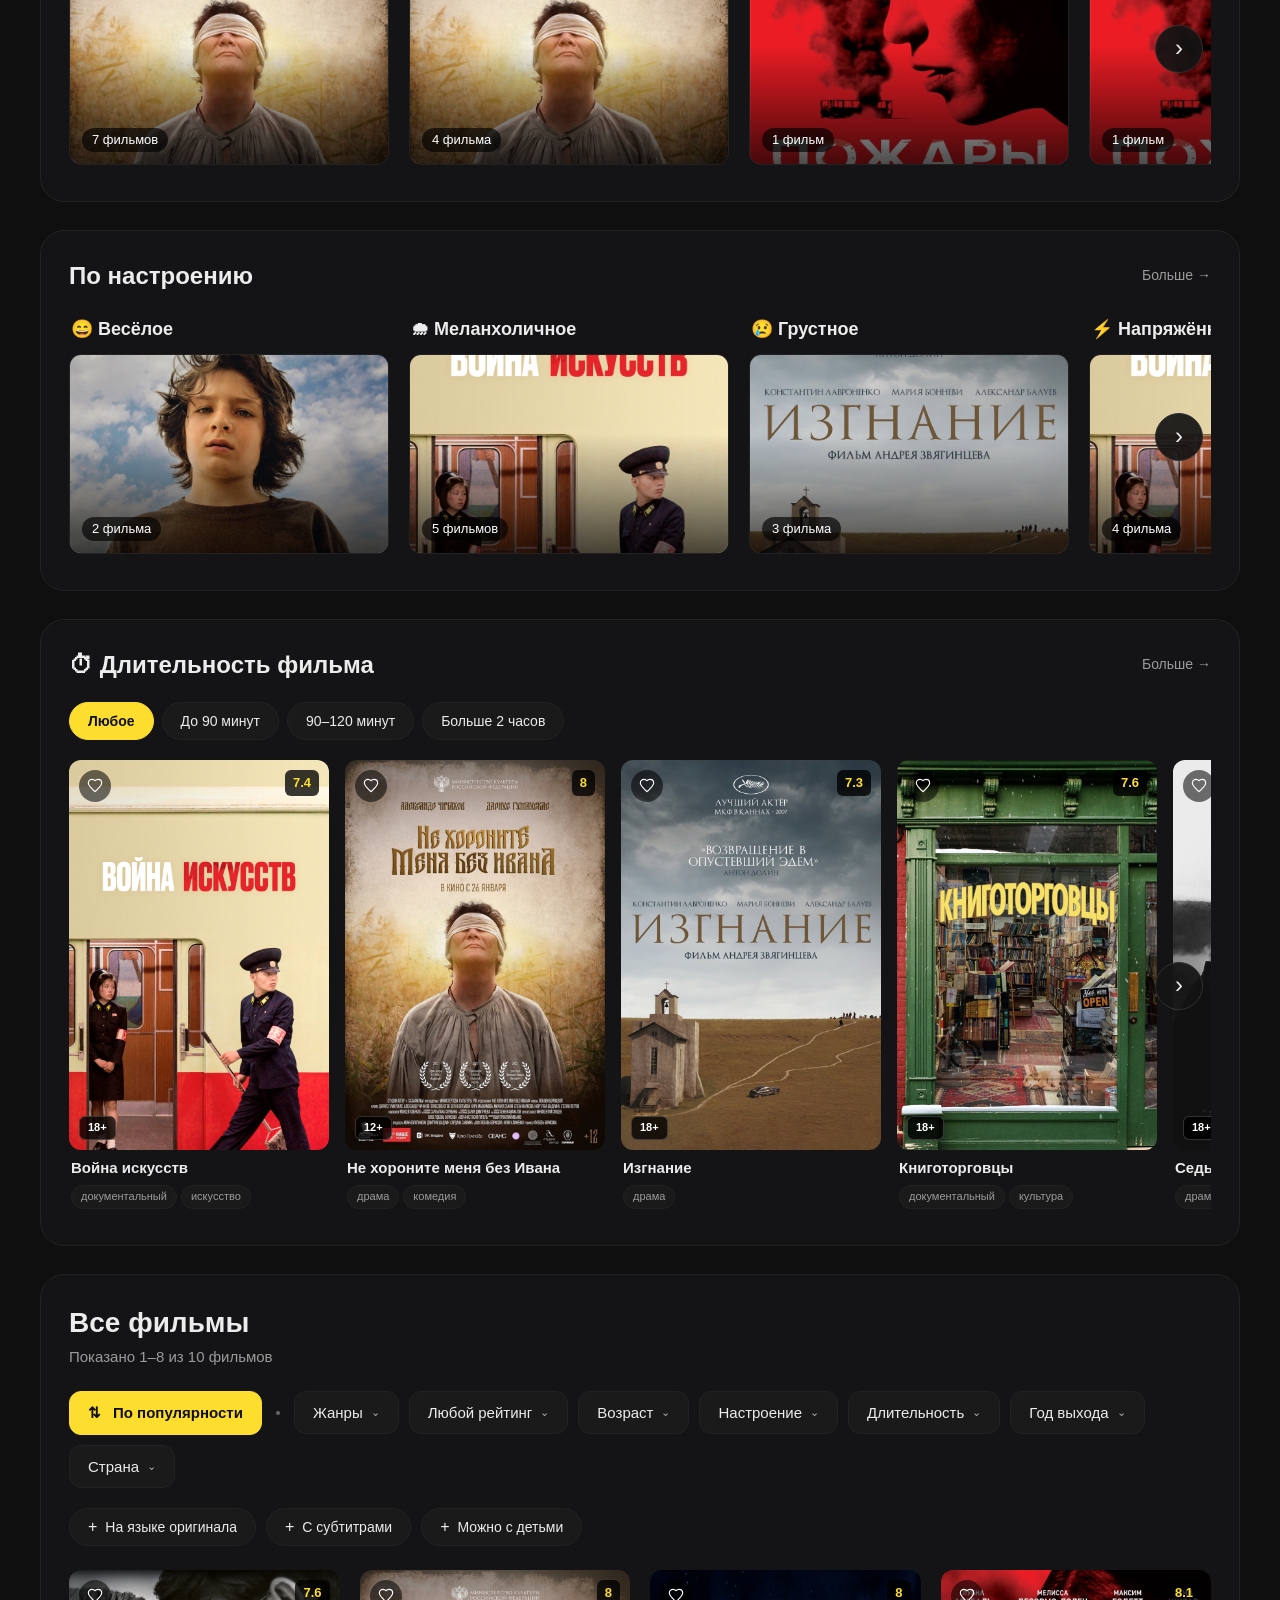
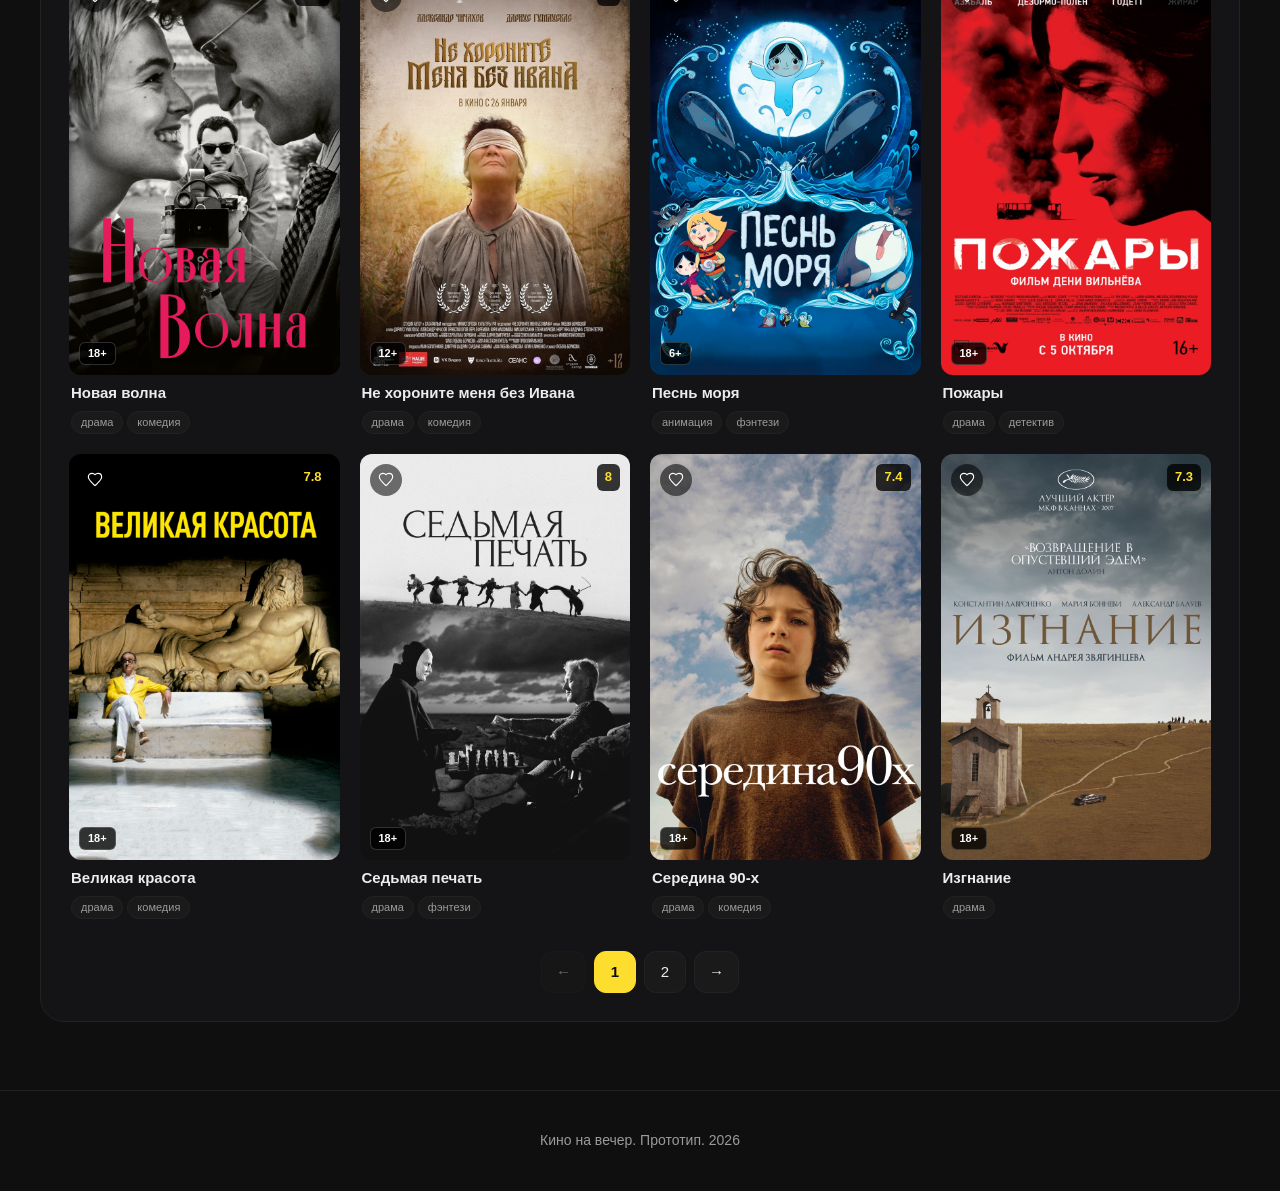
==== commit d90087b1: "Update index.html" ====
--- a/index.html
+++ b/index.html
@@ -141,7 +141,7 @@
 <header class="header">
     <div class="logo">Кино на вечер</div>
     <div class="search">
-        <input type="text" id="search-input" placeholder="Фильмы, сериалы, персоны">
+        <input type="text" id="search-input" placeholder=" Найти фильм или актера">
     </div>
     <div class="header-right">
         <button class="icon-btn" id="fav-btn" title="Избранное">
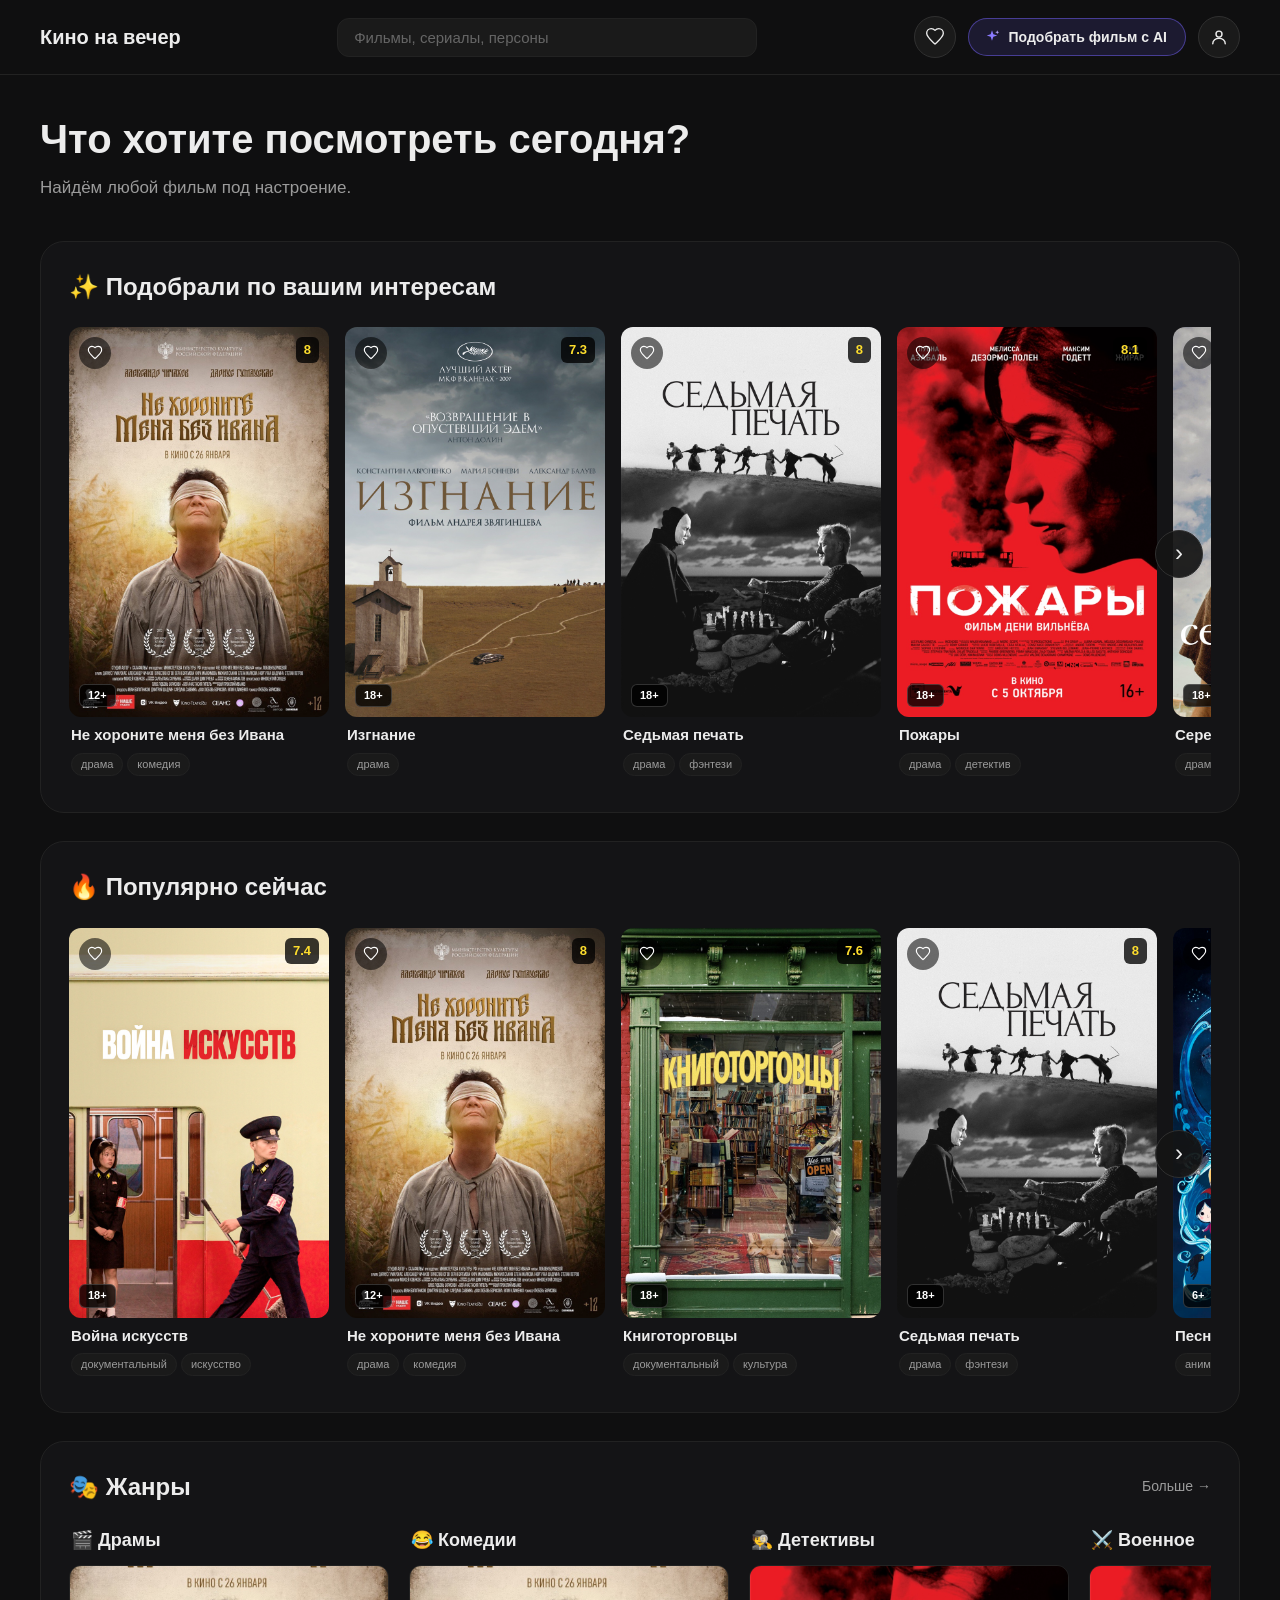
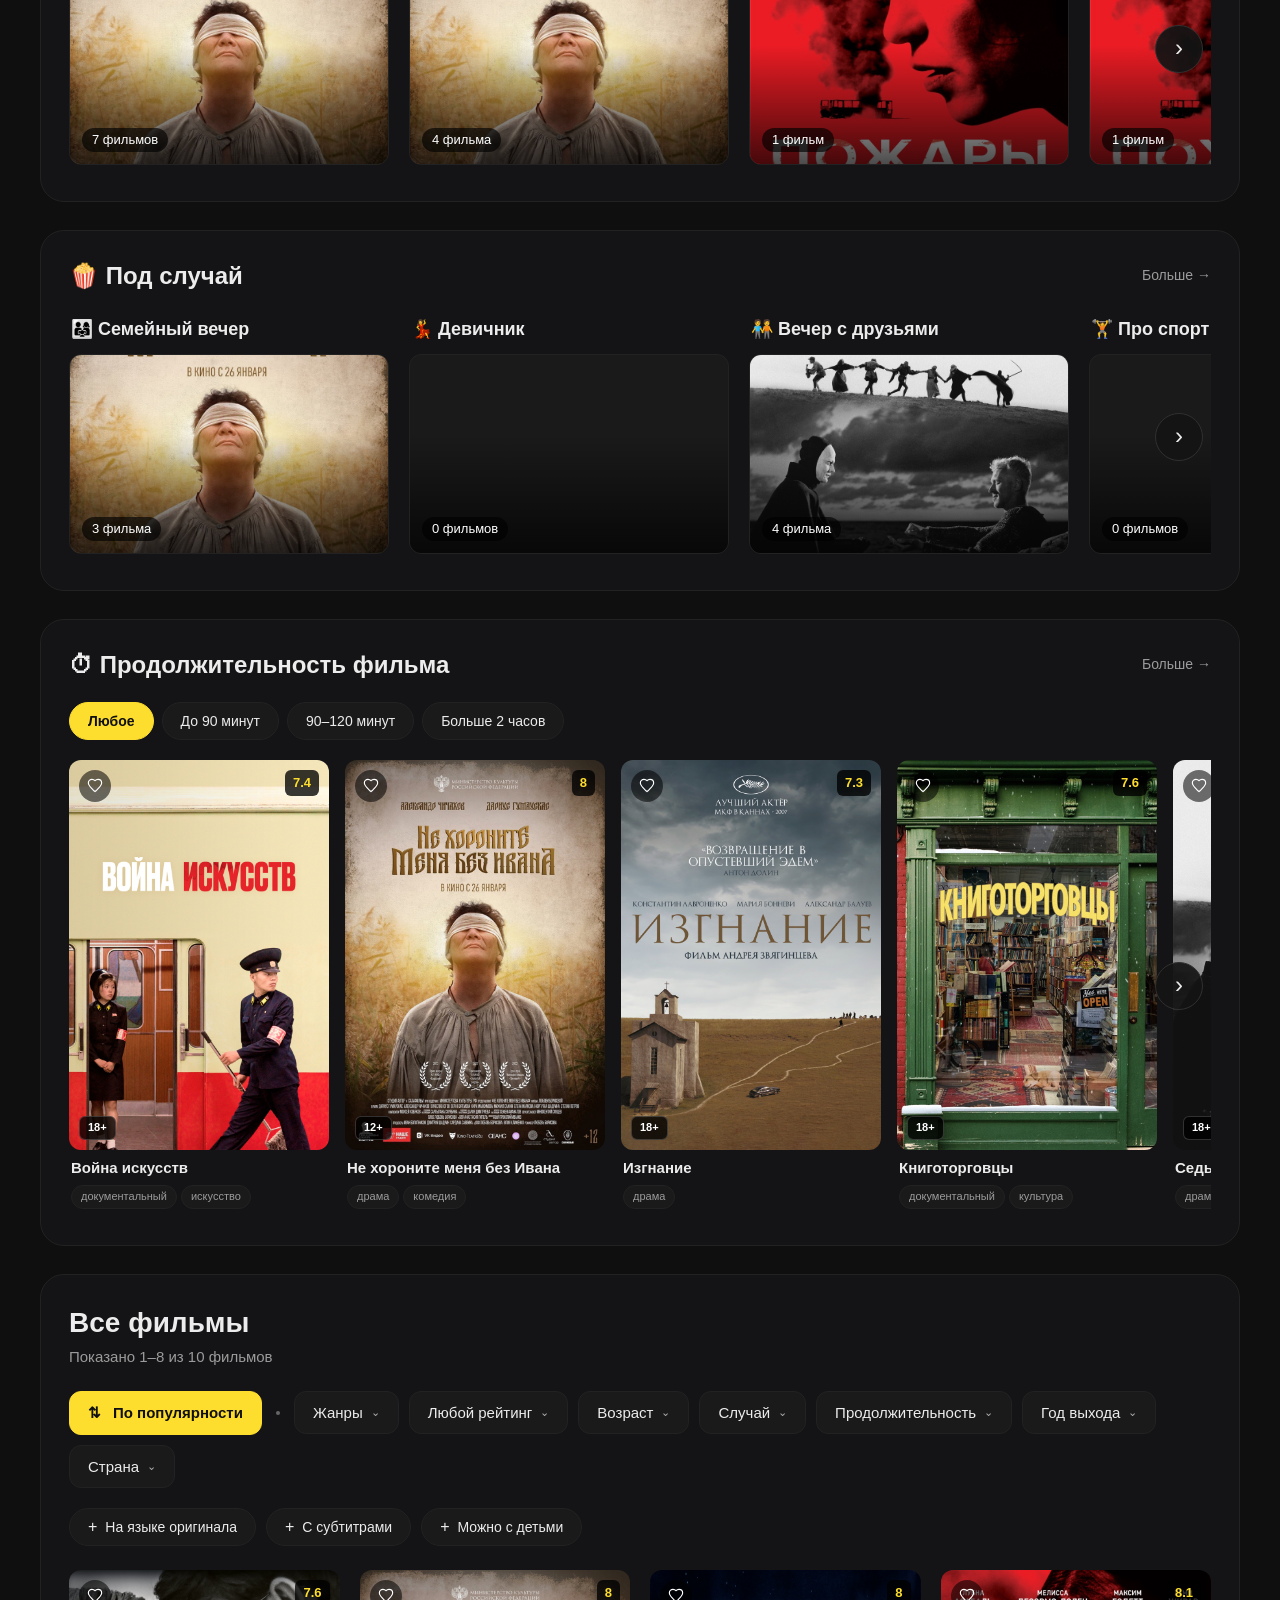
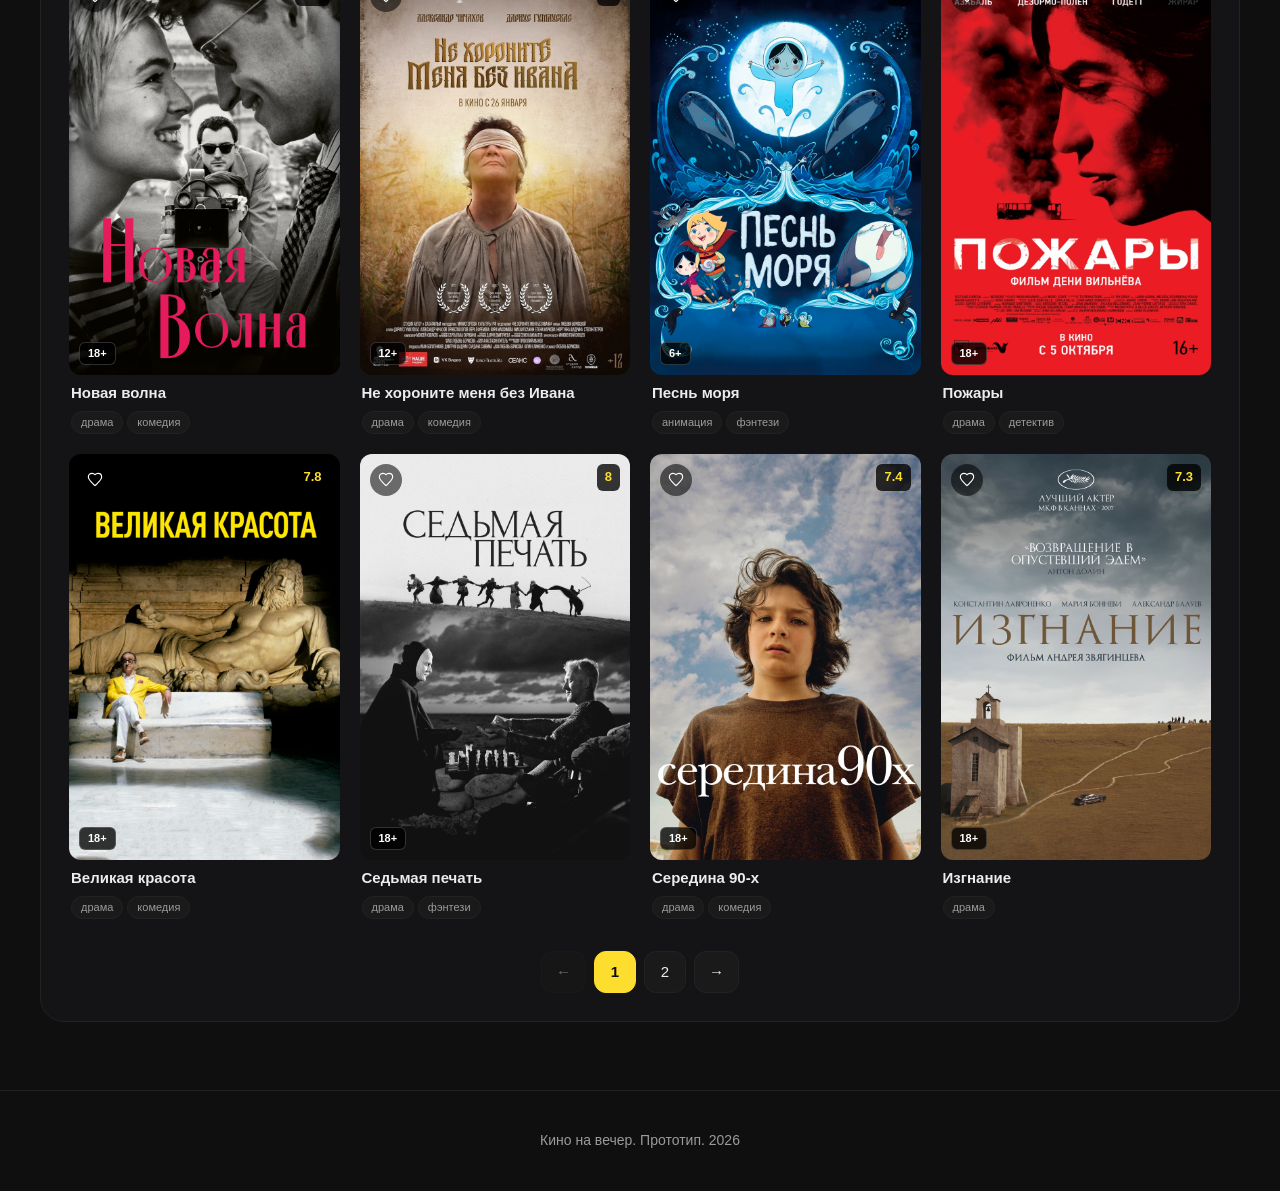
==== commit 0d11c4f7: "Update index.html" ====
--- a/index.html
+++ b/index.html
@@ -136,12 +136,13 @@
 @media(max-width:768px){.header{padding:12px 16px}.container{padding:24px 16px}.hero h1{font-size:28px}.section{padding:20px}.section-title{font-size:19px}.filters-title{font-size:22px}.row-scroll{grid-auto-columns:180px;gap:12px}.collections-scroll{grid-auto-columns:220px;gap:14px}.collection-card{height:140px}.grid{grid-template-columns:repeat(auto-fill,minmax(150px,1fr))}.alice-btn{padding:7px 12px;font-size:13px}.alice-btn span{display:none}.page-btn{min-width:36px;height:36px;font-size:14px}}
 </style>
 </head>
-<body>
+
+    <body>
 
 <header class="header">
     <div class="logo">Кино на вечер</div>
     <div class="search">
-        <input type="text" id="search-input" placeholder=" Найти фильм или актера">
+        <input type="text" id="search-input" placeholder="Фильмы, сериалы, персоны">
     </div>
     <div class="header-right">
         <button class="icon-btn" id="fav-btn" title="Избранное">
@@ -161,9 +162,10 @@
 
     <section class="hero section-flat">
         <h1>Что хотите посмотреть сегодня?</h1>
-        <p>Найдём любой фильм под настроение </p>
+        <p>Найдём любой фильм под настроение.</p>
     </section>
 
+    <!-- ✨ Подобрали по вашим интересам -->
     <section class="section">
         <div class="section-header">
             <div class="section-title">✨ Подобрали по вашим интересам</div>
@@ -175,6 +177,7 @@
         </div>
     </section>
 
+    <!-- 🔥 Популярно сейчас -->
     <section class="section">
         <div class="section-header">
             <div class="section-title">🔥 Популярно сейчас</div>
@@ -186,9 +189,10 @@
         </div>
     </section>
 
+    <!-- 🎭 Жанры -->
     <section class="section">
         <div class="section-header" style="display:flex;justify-content:space-between;align-items:center;">
-            <div class="section-title"> Жанры</div>
+            <div class="section-title">🎭 Жанры</div>
             <a href="section.html?title=Жанры" class="collections-all">Больше →</a>
         </div>
         <div class="row-wrapper" id="collections-wrapper">
@@ -210,29 +214,33 @@
         </div>
     </section>
 
+    <!-- 🍿 Под случай -->
     <section class="section">
         <div class="section-header" style="display:flex;justify-content:space-between;align-items:center;">
-            <div class="section-title"> По настроению</div>
-            <a href="section.html?title=По настроению" class="collections-all">Больше →</a>
-        </div>
-        <div class="row-wrapper" id="mood-wrapper">
-            <div class="collections-scroll" id="mood-scroll">
-                <a class="collection-item" href="section.html?title=По настроению&mood=funny" data-collection-link="funny"><div class="collection-name">😄 Весёлое</div><div class="collection-card"><div class="collection-overlay"></div><div class="collection-count" data-count="funny"></div></div></a>
-                <a class="collection-item" href="section.html?title=По настроению&mood=melancholic" data-collection-link="melancholic"><div class="collection-name">🌧 Меланхоличное</div><div class="collection-card"><div class="collection-overlay"></div><div class="collection-count" data-count="melancholic"></div></div></a>
-                <a class="collection-item" href="section.html?title=По настроению&mood=sad" data-collection-link="sad"><div class="collection-name">😢 Грустное</div><div class="collection-card"><div class="collection-overlay"></div><div class="collection-count" data-count="sad"></div></div></a>
-                <a class="collection-item" href="section.html?title=По настроению&mood=tense" data-collection-link="tense"><div class="collection-name">⚡ Напряжённое</div><div class="collection-card"><div class="collection-overlay"></div><div class="collection-count" data-count="tense"></div></div></a>
-                <a class="collection-item" href="section.html?title=По настроению&mood=cozy" data-collection-link="cozy"><div class="collection-name">🕯 Уютное</div><div class="collection-card"><div class="collection-overlay"></div><div class="collection-count" data-count="cozy"></div></div></a>
-                <a class="collection-item" href="section.html?title=По настроению&mood=light" data-collection-link="light"><div class="collection-name">☀️ Лёгкое</div><div class="collection-card"><div class="collection-overlay"></div><div class="collection-count" data-count="light"></div></div></a>
+            <div class="section-title">🍿 Под случай</div>
+            <a href="section.html?title=Под случай" class="collections-all">Больше →</a>
+        </div>
+        <div class="row-wrapper" id="occasion-wrapper">
+            <div class="collections-scroll" id="occasion-scroll">
+                <a class="collection-item" href="section.html?title=Под случай&occasion=family" data-collection-link="occ-family"><div class="collection-name">👨‍👩‍👧 Семейный вечер</div><div class="collection-card"><div class="collection-overlay"></div><div class="collection-count" data-count="occ-family"></div></div></a>
+                <a class="collection-item" href="section.html?title=Под случай&occasion=girls" data-collection-link="occ-girls"><div class="collection-name">💃 Девичник</div><div class="collection-card"><div class="collection-overlay"></div><div class="collection-count" data-count="occ-girls"></div></div></a>
+                <a class="collection-item" href="section.html?title=Под случай&occasion=friends" data-collection-link="occ-friends"><div class="collection-name">🧑‍🤝‍🧑 Вечер с друзьями</div><div class="collection-card"><div class="collection-overlay"></div><div class="collection-count" data-count="occ-friends"></div></div></a>
+                <a class="collection-item" href="section.html?title=Под случай&occasion=sport" data-collection-link="occ-sport"><div class="collection-name">🏋️ Про спорт</div><div class="collection-card"><div class="collection-overlay"></div><div class="collection-count" data-count="occ-sport"></div></div></a>
+                <a class="collection-item" href="section.html?title=Под случай&occasion=inspire" data-collection-link="occ-inspire"><div class="collection-name">✨ Вдохновляющее</div><div class="collection-card"><div class="collection-overlay"></div><div class="collection-count" data-count="occ-inspire"></div></div></a>
+                <a class="collection-item" href="section.html?title=Под случай&occasion=date" data-collection-link="occ-date"><div class="collection-name">💘 Для свидания</div><div class="collection-card"><div class="collection-overlay"></div><div class="collection-count" data-count="occ-date"></div></div></a>
+                <a class="collection-item" href="section.html?title=Под случай&occasion=alone" data-collection-link="occ-alone"><div class="collection-name">🌧 На одинокий вечер</div><div class="collection-card"><div class="collection-overlay"></div><div class="collection-count" data-count="occ-alone"></div></div></a>
+                <a class="collection-item" href="section.html?title=Под случай&occasion=holiday" data-collection-link="occ-holiday"><div class="collection-name">🎄 Праздничное</div><div class="collection-card"><div class="collection-overlay"></div><div class="collection-count" data-count="occ-holiday"></div></div></a>
             </div>
             <button class="row-arrow row-arrow-left">‹</button>
             <button class="row-arrow row-arrow-right">›</button>
         </div>
     </section>
 
+    <!-- ⏱ Продолжительность фильма -->
     <section class="section">
         <div class="section-header" style="display:flex;justify-content:space-between;align-items:center;">
-            <div class="section-title">⏱ Длительность фильма</div>
-            <a href="section.html?title=Продолжительность фильма" class="collections-all">Больше →</a>
+            <div class="section-title">⏱ Продолжительность фильма</div>
+            <a href="section.html?title=Продолжительность фильма" id="time-more-link" class="collections-all">Больше →</a>
         </div>
         <div class="chips" id="time-chips">
             <button class="chip active" data-duration="all">Любое</button>
@@ -247,6 +255,7 @@
         </div>
     </section>
 
+    <!-- ВСЕ ФИЛЬМЫ -->
     <section class="section">
         <div class="catalog-head" style="margin-bottom:24px;">
             <div>
@@ -304,19 +313,21 @@
             </div>
 
             <div class="filter-dropdown">
-                <button class="filter-btn" data-dropdown="mood">Настроение <span class="filter-chevron">⌄</span></button>
+                <button class="filter-btn" data-dropdown="occasion">Случай <span class="filter-chevron">⌄</span></button>
                 <div class="filter-menu">
-                    <button class="filter-option" data-filter="mood" data-value="funny"><span class="filter-checkbox"></span> 😄 Весёлое</button>
-                    <button class="filter-option" data-filter="mood" data-value="melancholic"><span class="filter-checkbox"></span> 🌧 Меланхоличное</button>
-                    <button class="filter-option" data-filter="mood" data-value="sad"><span class="filter-checkbox"></span> 😢 Грустное</button>
-                    <button class="filter-option" data-filter="mood" data-value="tense"><span class="filter-checkbox"></span> ⚡ Напряжённое</button>
-                    <button class="filter-option" data-filter="mood" data-value="cozy"><span class="filter-checkbox"></span> 🕯 Уютное</button>
-                    <button class="filter-option" data-filter="mood" data-value="light"><span class="filter-checkbox"></span> ☀️ Лёгкое</button>
+                    <button class="filter-option" data-filter="occasion" data-value="family"><span class="filter-checkbox"></span> 👨‍👩‍👧 Семейный вечер</button>
+                    <button class="filter-option" data-filter="occasion" data-value="girls"><span class="filter-checkbox"></span> 💃 Девичник</button>
+                    <button class="filter-option" data-filter="occasion" data-value="friends"><span class="filter-checkbox"></span> 🧑‍🤝‍🧑 С друзьями</button>
+                    <button class="filter-option" data-filter="occasion" data-value="sport"><span class="filter-checkbox"></span> 🏋️ Про спорт</button>
+                    <button class="filter-option" data-filter="occasion" data-value="inspire"><span class="filter-checkbox"></span> ✨ Вдохновляющее</button>
+                    <button class="filter-option" data-filter="occasion" data-value="date"><span class="filter-checkbox"></span> 💘 Для свидания</button>
+                    <button class="filter-option" data-filter="occasion" data-value="alone"><span class="filter-checkbox"></span> 🌧 На одинокий вечер</button>
+                    <button class="filter-option" data-filter="occasion" data-value="holiday"><span class="filter-checkbox"></span> 🎄 Праздничное</button>
                 </div>
             </div>
 
             <div class="filter-dropdown">
-                <button class="filter-btn" data-dropdown="time">Длительность <span class="filter-chevron">⌄</span></button>
+                <button class="filter-btn" data-dropdown="time">Продолжительность <span class="filter-chevron">⌄</span></button>
                 <div class="filter-menu">
                     <button class="filter-option" data-filter="time" data-value="short"><span class="filter-checkbox"></span> До 90 минут</button>
                     <button class="filter-option" data-filter="time" data-value="medium"><span class="filter-checkbox"></span> 90–120 минут</button>
@@ -389,25 +400,25 @@
         <button class="modal-submit" onclick="submitAI()">Подобрать фильм</button>
     </div>
 </div>
-
 <script>
 var movies=[
-{id:1259195,title:"Война искусств",year:2019,genres:["документальный","искусство"],rating:7.4,runtime:102,age:"18+",countries:["Норвегия","Германия"],poster:"posters/1259195.jpg",collections:["popular"],moods:["tense","melancholic"]},
-{id:5237750,title:"Не хороните меня без Ивана",year:2022,genres:["драма","комедия","исторический"],rating:8.0,runtime:124,age:"12+",countries:["Россия"],poster:"posters/5237750.jpg",collections:["popular","for-you","spring","drama","comedy","history"],moods:["cozy","light"]},
-{id:225011,title:"Изгнание",year:2007,genres:["драма"],rating:7.3,runtime:150,age:"18+",countries:["Россия"],poster:"posters/225011.jpg",collections:["for-you","love","drama","romance"],moods:["sad","melancholic","tense"]},
-{id:1347315,title:"Книготорговцы",year:2019,genres:["документальный","культура"],rating:7.6,runtime:99,age:"18+",countries:["США"],poster:"posters/1347315.jpg",collections:["popular","spring","doc"],moods:["cozy","light"]},
-{id:425,title:"Седьмая печать",year:1957,genres:["драма","фэнтези"],rating:8.0,runtime:96,age:"18+",countries:["Швеция"],poster:"posters/425.jpg",collections:["popular","for-you","drama","fantasy"],moods:["melancholic","sad","tense"]},
-{id:714248,title:"Песнь моря",year:2014,genres:["анимация","фэнтези","семейный"],rating:8.0,runtime:93,age:"6+",countries:["Ирландия"],poster:"posters/714248.jpg",collections:["popular","spring","love","anime","fantasy","family"],moods:["cozy","light"]},
-{id:425400,title:"Пожары",year:2010,genres:["драма","детектив","военный"],rating:8.1,runtime:131,age:"18+",countries:["Канада","Франция"],poster:"posters/425400.jpg",collections:["popular","for-you","detective","drama","war"],moods:["tense","sad","melancholic"]},
-{id:1040690,title:"Середина 90-х",year:2018,genres:["драма","комедия"],rating:7.4,runtime:85,age:"18+",countries:["США"],poster:"posters/1040690.jpg",collections:["for-you","spring","drama","comedy"],moods:["light","cozy","funny"]},
-{id:677566,title:"Великая красота",year:2013,genres:["драма","комедия"],rating:7.8,runtime:141,age:"18+",countries:["Италия","Франция"],poster:"posters/677566.jpg",collections:["popular","love","drama","comedy","romance"],moods:["melancholic","light"]},
-{id:6553389,title:"Новая волна",year:2025,genres:["драма","комедия","биографический"],rating:7.6,runtime:105,age:"18+",countries:["Франция","США"],poster:"posters/6553389.jpg",collections:["popular","for-you","love","spring","drama","comedy","biography","romance"],moods:["light","funny","cozy"]}
+{id:1259195,title:"Война искусств",year:2019,genres:["документальный","искусство"],rating:7.4,runtime:102,age:"18+",countries:["Норвегия","Германия"],poster:"posters/1259195.jpg",collections:["popular"],occasions:["alone","inspire"]},
+{id:5237750,title:"Не хороните меня без Ивана",year:2022,genres:["драма","комедия","исторический"],rating:8.0,runtime:124,age:"12+",countries:["Россия"],poster:"posters/5237750.jpg",collections:["popular","for-you","spring","drama","comedy","history"],occasions:["family","inspire"]},
+{id:225011,title:"Изгнание",year:2007,genres:["драма"],rating:7.3,runtime:150,age:"18+",countries:["Россия"],poster:"posters/225011.jpg",collections:["for-you","love","drama","romance"],occasions:["alone"]},
+{id:1347315,title:"Книготорговцы",year:2019,genres:["документальный","культура"],rating:7.6,runtime:99,age:"18+",countries:["США"],poster:"posters/1347315.jpg",collections:["popular","spring","doc"],occasions:["alone","family"]},
+{id:425,title:"Седьмая печать",year:1957,genres:["драма","фэнтези"],rating:8.0,runtime:96,age:"18+",countries:["Швеция"],poster:"posters/425.jpg",collections:["popular","for-you","drama","fantasy"],occasions:["alone","friends"]},
+{id:714248,title:"Песнь моря",year:2014,genres:["анимация","фэнтези","семейный"],rating:8.0,runtime:93,age:"6+",countries:["Ирландия"],poster:"posters/714248.jpg",collections:["popular","spring","love","anime","fantasy","family"],occasions:["family","inspire"]},
+{id:425400,title:"Пожары",year:2010,genres:["драма","детектив","военный"],rating:8.1,runtime:131,age:"18+",countries:["Канада","Франция"],poster:"posters/425400.jpg",collections:["popular","for-you","detective","drama","war"],occasions:["friends","alone"]},
+{id:1040690,title:"Середина 90-х",year:2018,genres:["драма","комедия"],rating:7.4,runtime:85,age:"18+",countries:["США"],poster:"posters/1040690.jpg",collections:["for-you","spring","drama","comedy"],occasions:["friends","alone"]},
+{id:677566,title:"Великая красота",year:2013,genres:["драма","комедия"],rating:7.8,runtime:141,age:"18+",countries:["Италия","Франция"],poster:"posters/677566.jpg",collections:["popular","love","drama","comedy","romance"],occasions:["date","inspire"]},
+{id:6553389,title:"Новая волна",year:2025,genres:["драма","комедия","биографический"],rating:7.6,runtime:105,age:"18+",countries:["Франция","США"],poster:"posters/6553389.jpg",collections:["popular","for-you","love","spring","drama","comedy","biography","romance"],occasions:["date","friends","inspire"]}
 ];
 
 var PLACEHOLDER='data:image/svg+xml;utf8,'+encodeURIComponent('<svg xmlns="http://www.w3.org/2000/svg" width="300" height="450"><rect width="100%" height="100%" fill="#1A1A1A"/><text x="50%" y="50%" fill="#666666" font-family="Arial, sans-serif" font-size="14" text-anchor="middle">Нет постера</text></svg>');
+
 var favorites={};
 var currentSort='popular';
-var filters={genre:null,rating:null,time:null,year:null,country:null,age:null,mood:null};
+var filters={genre:null,rating:null,time:null,year:null,country:null,age:null,occasion:null};
 var extraFilters={original:false,subtitles:false,kids:false};
 
 var currentPage=1;
@@ -441,7 +452,7 @@
 if(filters.genre&&m.genres.indexOf(filters.genre)===-1)return false;
 if(filters.rating&&m.rating<parseFloat(filters.rating))return false;
 if(filters.age&&m.age!==filters.age)return false;
-if(filters.mood&&(!m.moods||m.moods.indexOf(filters.mood)===-1))return false;
+if(filters.occasion&&(!m.occasions||m.occasions.indexOf(filters.occasion)===-1))return false;
 if(filters.time==='short'&&m.runtime>=90)return false;
 if(filters.time==='medium'&&(m.runtime<90||m.runtime>120))return false;
 if(filters.time==='long'&&m.runtime<=120)return false;
@@ -501,8 +512,19 @@
 }
 
 function getCollectionList(key){
-if(key==='funny'||key==='melancholic'||key==='sad'||key==='tense'||key==='cozy'||key==='light'){
-return movies.filter(function(m){return m.moods&&m.moods.indexOf(key)!==-1;});
+var occasionMap={
+'occ-family':'family',
+'occ-girls':'girls',
+'occ-friends':'friends',
+'occ-sport':'sport',
+'occ-inspire':'inspire',
+'occ-date':'date',
+'occ-alone':'alone',
+'occ-holiday':'holiday'
+};
+if(occasionMap[key]){
+var occ=occasionMap[key];
+return movies.filter(function(m){return m.occasions&&m.occasions.indexOf(occ)!==-1;});
 }
 return movies.filter(function(m){return m.collections&&m.collections.indexOf(key)!==-1;});
 }
@@ -536,18 +558,33 @@
 
 function initTimeChips(){
 var chips=document.querySelectorAll('#time-chips .chip');
+var moreLink=document.getElementById('time-more-link');
+
+function updateMoreLink(){
+var active=document.querySelector('#time-chips .chip.active');
+var dur=active?active.dataset.duration:'all';
+if(!moreLink)return;
+if(dur==='all'){
+moreLink.href='section.html?title=Продолжительность фильма';
+}else{
+moreLink.href='section.html?title=Продолжительность фильма&time='+dur;
+}
+}
+
 chips.forEach(function(c){
 c.addEventListener('click',function(){
 chips.forEach(function(x){x.classList.remove('active');});
 c.classList.add('active');
 renderTimeRow(c.dataset.duration);
-});
-});
+updateMoreLink();
+});
+});
+
+updateMoreLink();
 }
 
 function renderCatalog(resetPage){
 if(resetPage!==false)currentPage=1;
-
 var catalog=document.getElementById('catalog');
 var status=document.getElementById('catalog-status');
 var pagination=document.getElementById('pagination');
@@ -559,7 +596,6 @@
 var total=list.length;
 var totalPages=Math.max(1,Math.ceil(total/PER_PAGE));
 if(currentPage>totalPages)currentPage=totalPages;
-
 var start=(currentPage-1)*PER_PAGE;
 var pageItems=list.slice(start,start+PER_PAGE);
 
@@ -577,7 +613,6 @@
 var to=Math.min(start+PER_PAGE,total);
 status.textContent='Показано '+from+'–'+to+' из '+total+' '+declOfNum(total,['фильма','фильмов','фильмов']);
 }
-
 renderPagination(totalPages);
 }
 
@@ -603,21 +638,16 @@
 }
 
 pag.appendChild(pageBtn('←',currentPage-1,{disabled:currentPage===1}));
-
-var pages=[];
-for(var i=1;i<=totalPages;i++)pages.push(i);
-
-pages.forEach(function(p){
-if(p===1||p===totalPages||Math.abs(p-currentPage)<=1){
-pag.appendChild(pageBtn(p,p,{active:p===currentPage}));
-}else if(Math.abs(p-currentPage)===2){
+for(var i=1;i<=totalPages;i++){
+if(i===1||i===totalPages||Math.abs(i-currentPage)<=1){
+pag.appendChild(pageBtn(i,i,{active:i===currentPage}));
+}else if(Math.abs(i-currentPage)===2){
 var dots=document.createElement('span');
 dots.className='page-dots';
 dots.textContent='…';
 pag.appendChild(dots);
 }
-});
-
+}
 pag.appendChild(pageBtn('→',currentPage+1,{disabled:currentPage===totalPages}));
 }
 
@@ -695,6 +725,8 @@
 var tc=document.querySelectorAll('#time-chips .chip');
 tc.forEach(function(c,i){c.classList.toggle('active',i===0);});
 renderTimeRow('all');
+var ml=document.getElementById('time-more-link');
+if(ml)ml.href='section.html?title=Продолжительность фильма';
 currentSort='popular';
 var sm=document.getElementById('sort-menu'),sl=document.getElementById('sort-label');
 if(sm)sm.querySelectorAll('.sort-option').forEach(function(o){o.classList.toggle('active',o.dataset.sort==='popular');});
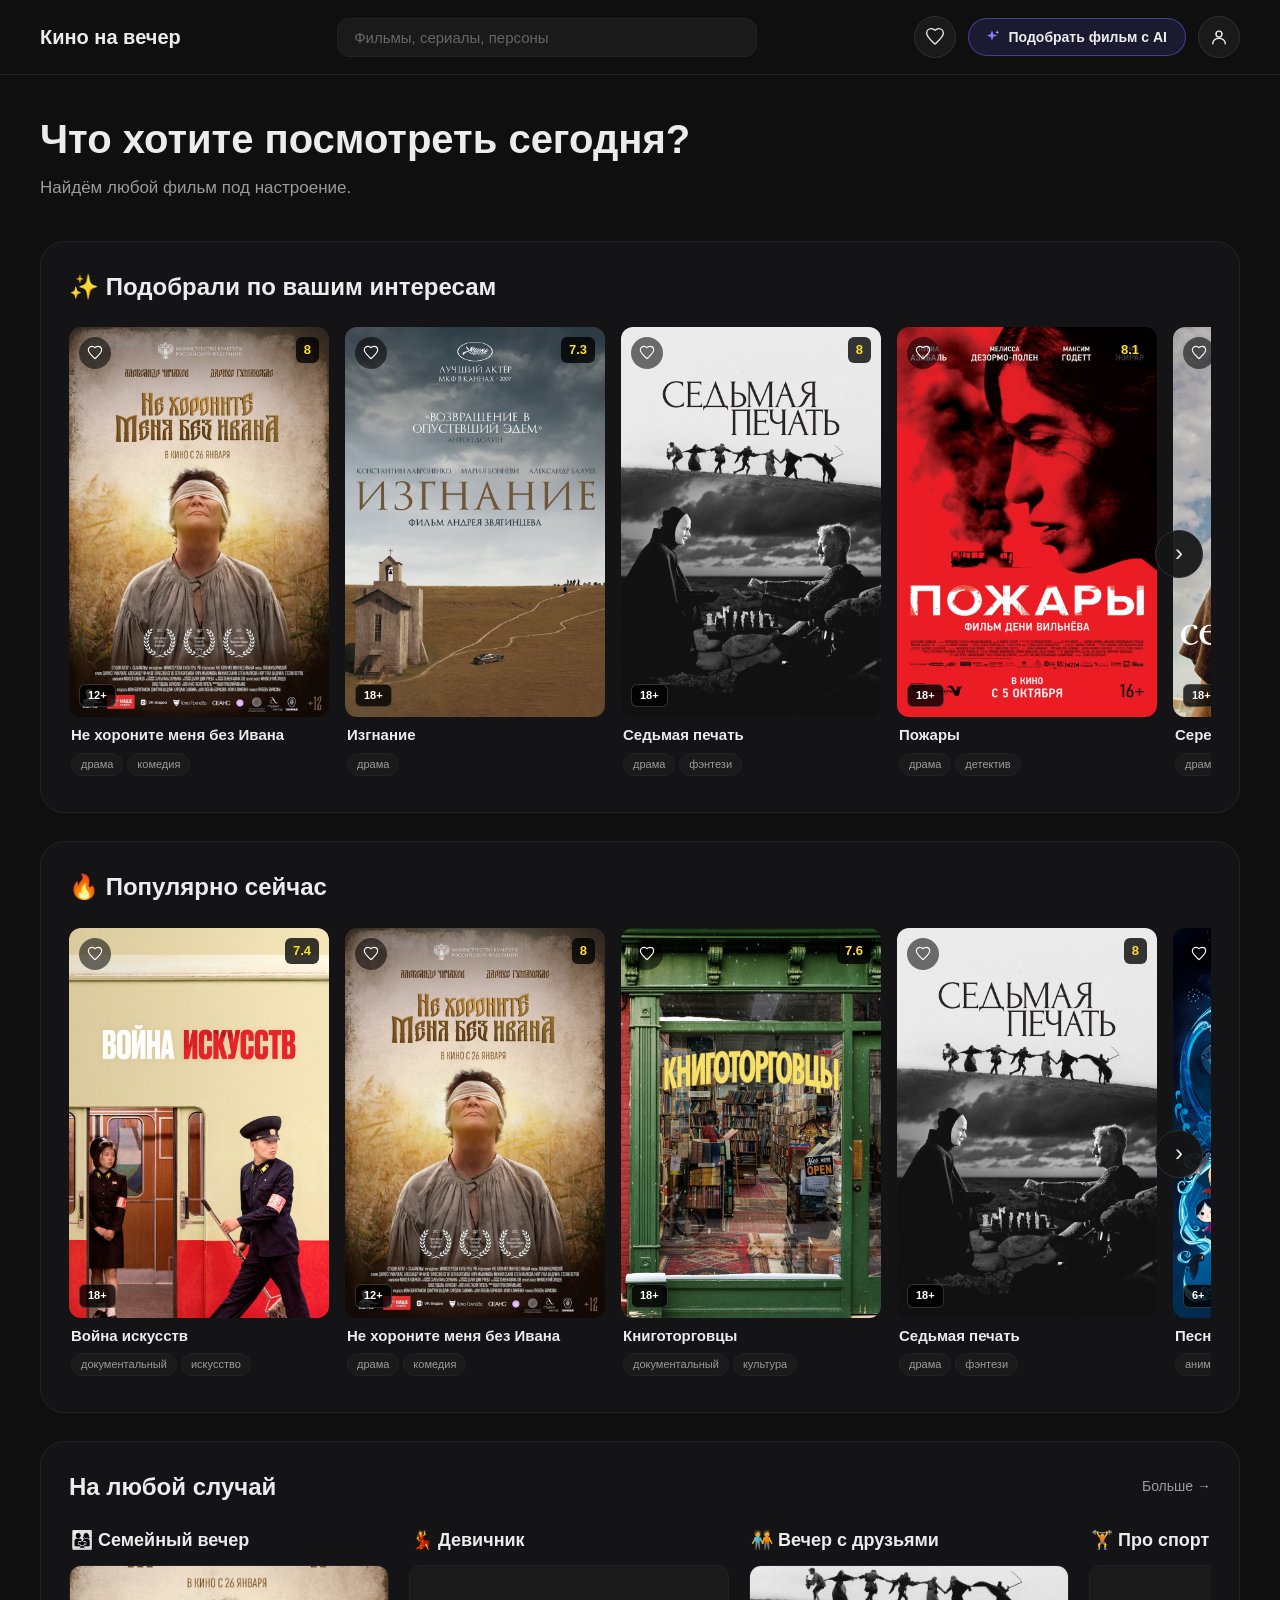
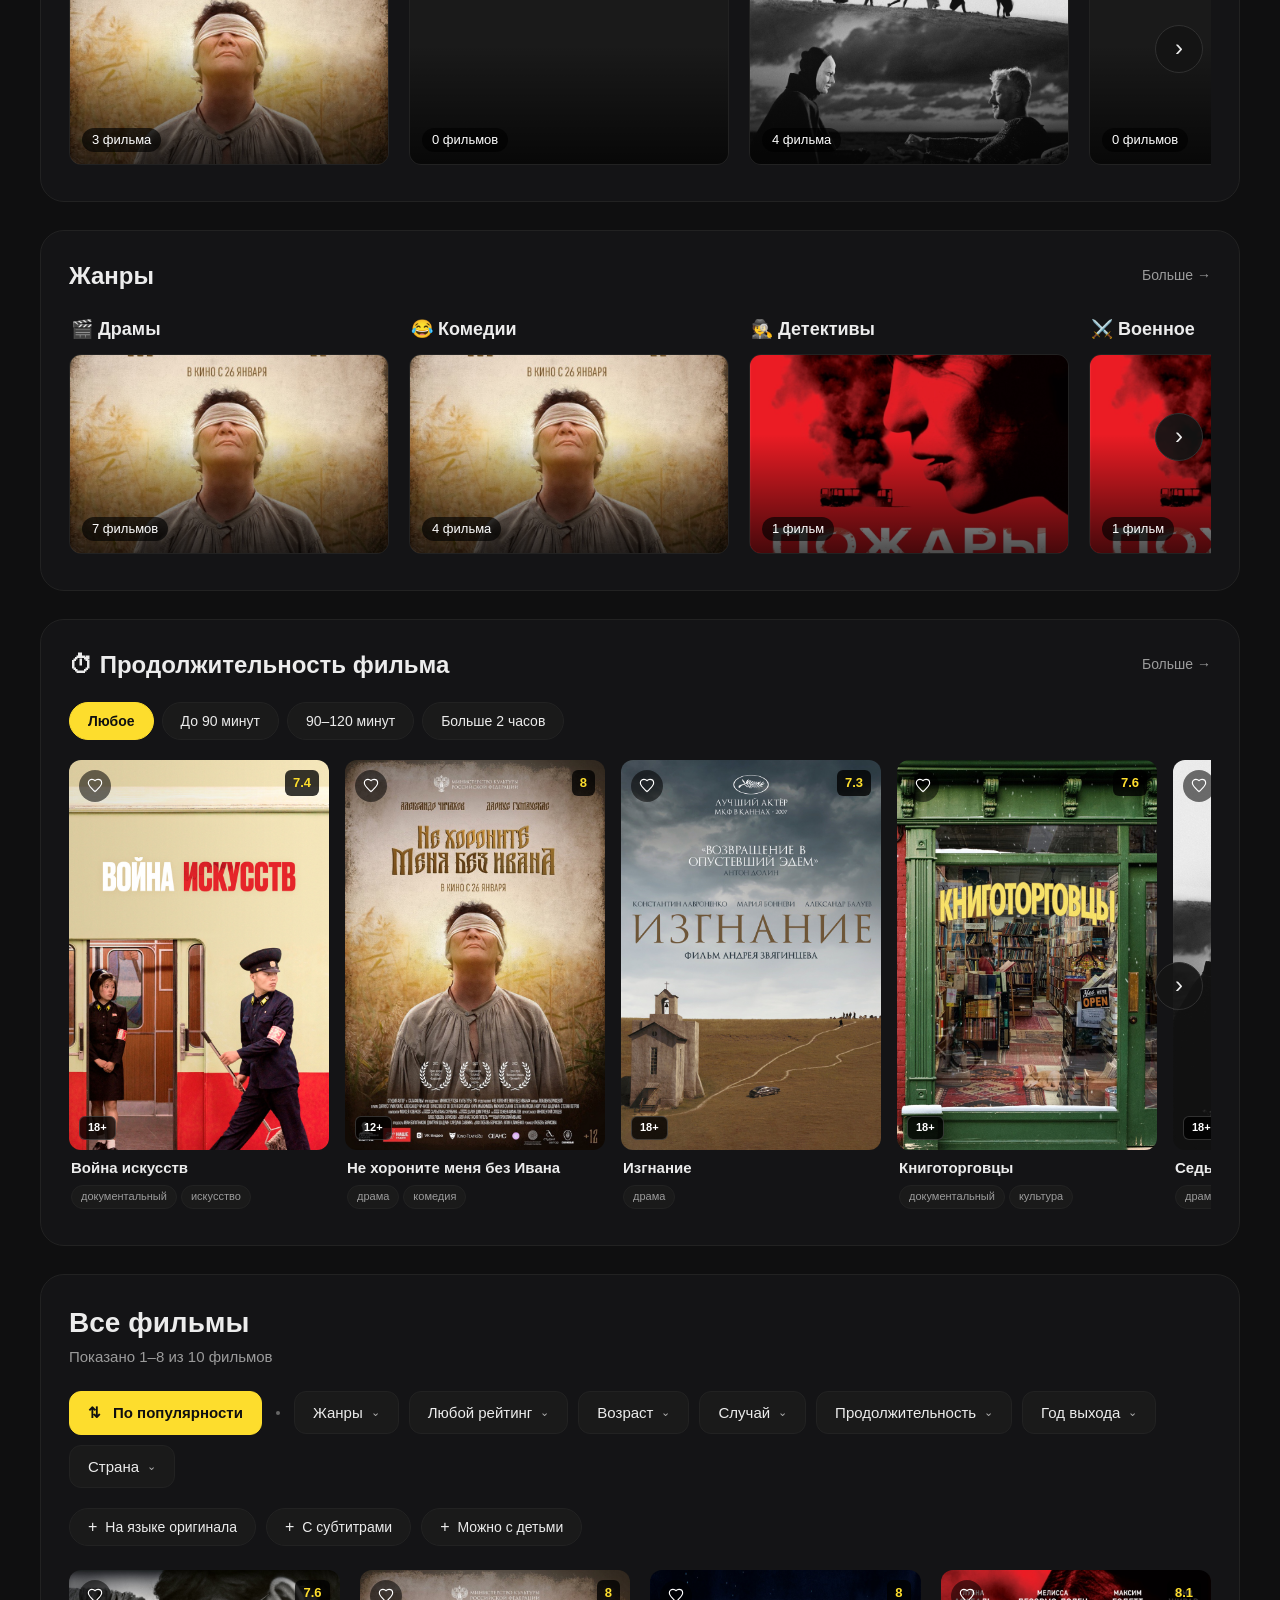
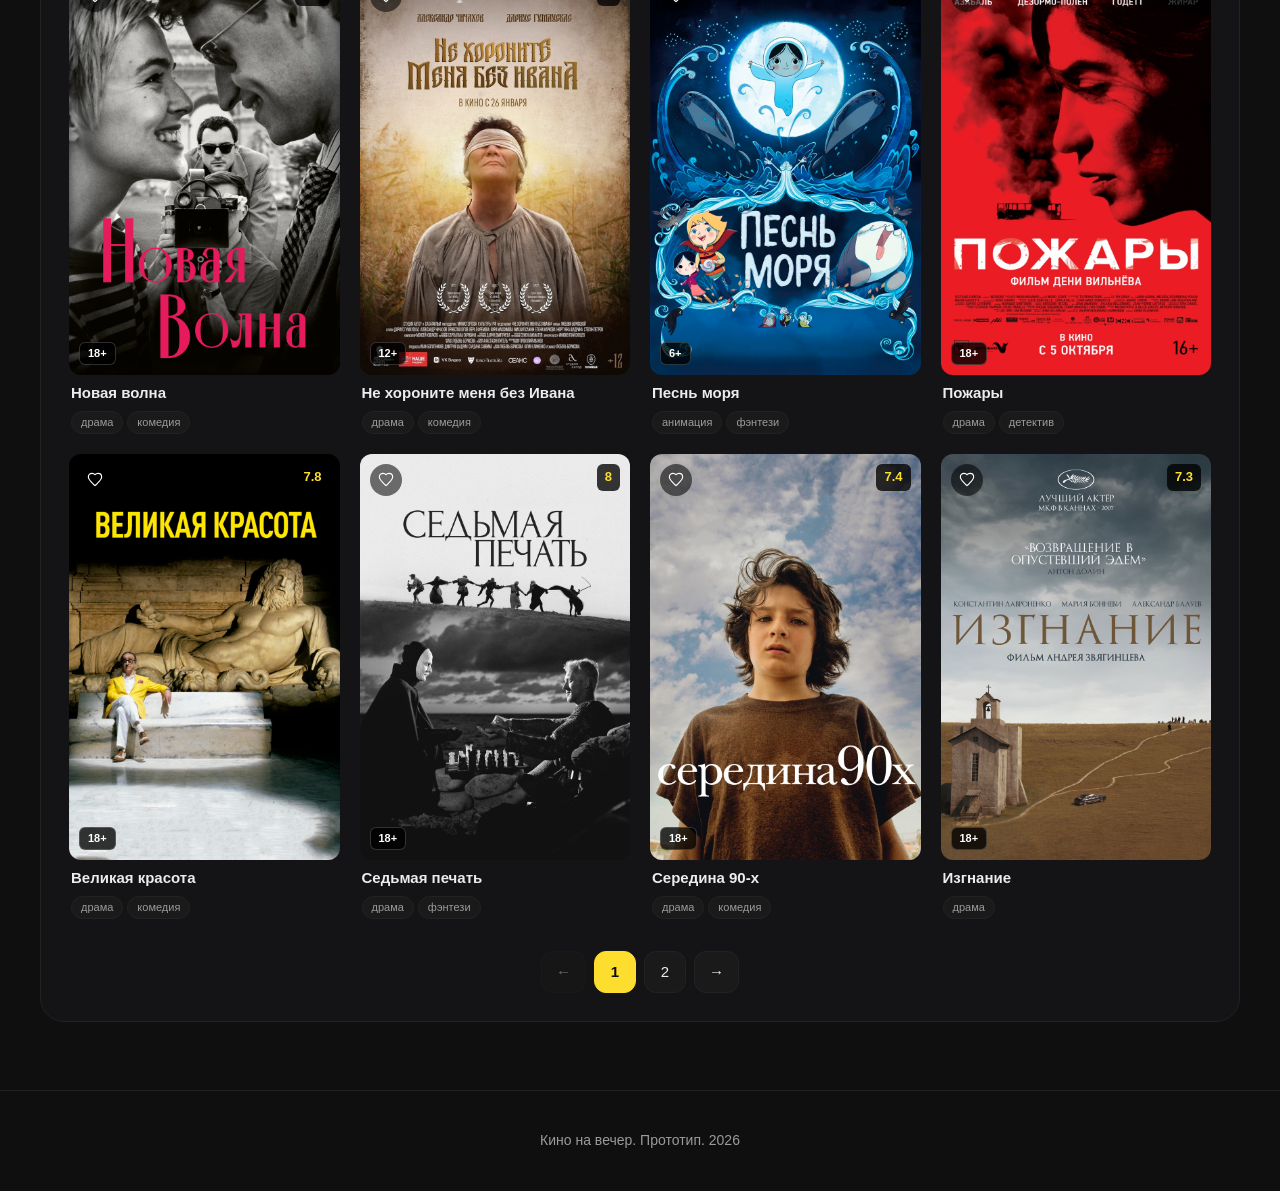
==== commit 5102f941: "Update index.html" ====
--- a/index.html
+++ b/index.html
@@ -188,11 +188,31 @@
             <button class="row-arrow row-arrow-right">›</button>
         </div>
     </section>
-
+  <!-- 🍿 Под случай -->
+    <section class="section">
+        <div class="section-header" style="display:flex;justify-content:space-between;align-items:center;">
+            <div class="section-title"> На любой случай</div>
+            <a href="section.html?title=Под случай" class="collections-all">Больше →</a>
+        </div>
+        <div class="row-wrapper" id="occasion-wrapper">
+            <div class="collections-scroll" id="occasion-scroll">
+                <a class="collection-item" href="section.html?title=Под случай&occasion=family" data-collection-link="occ-family"><div class="collection-name">👨‍👩‍👧 Семейный вечер</div><div class="collection-card"><div class="collection-overlay"></div><div class="collection-count" data-count="occ-family"></div></div></a>
+                <a class="collection-item" href="section.html?title=Под случай&occasion=girls" data-collection-link="occ-girls"><div class="collection-name">💃 Девичник</div><div class="collection-card"><div class="collection-overlay"></div><div class="collection-count" data-count="occ-girls"></div></div></a>
+                <a class="collection-item" href="section.html?title=Под случай&occasion=friends" data-collection-link="occ-friends"><div class="collection-name">🧑‍🤝‍🧑 Вечер с друзьями</div><div class="collection-card"><div class="collection-overlay"></div><div class="collection-count" data-count="occ-friends"></div></div></a>
+                <a class="collection-item" href="section.html?title=Под случай&occasion=sport" data-collection-link="occ-sport"><div class="collection-name">🏋️ Про спорт</div><div class="collection-card"><div class="collection-overlay"></div><div class="collection-count" data-count="occ-sport"></div></div></a>
+                <a class="collection-item" href="section.html?title=Под случай&occasion=inspire" data-collection-link="occ-inspire"><div class="collection-name">✨ Вдохновляющее</div><div class="collection-card"><div class="collection-overlay"></div><div class="collection-count" data-count="occ-inspire"></div></div></a>
+                <a class="collection-item" href="section.html?title=Под случай&occasion=date" data-collection-link="occ-date"><div class="collection-name">💘 Для свидания</div><div class="collection-card"><div class="collection-overlay"></div><div class="collection-count" data-count="occ-date"></div></div></a>
+                <a class="collection-item" href="section.html?title=Под случай&occasion=alone" data-collection-link="occ-alone"><div class="collection-name">🌧 На одинокий вечер</div><div class="collection-card"><div class="collection-overlay"></div><div class="collection-count" data-count="occ-alone"></div></div></a>
+                <a class="collection-item" href="section.html?title=Под случай&occasion=holiday" data-collection-link="occ-holiday"><div class="collection-name">🎄 Праздничное</div><div class="collection-card"><div class="collection-overlay"></div><div class="collection-count" data-count="occ-holiday"></div></div></a>
+            </div>
+            <button class="row-arrow row-arrow-left">‹</button>
+            <button class="row-arrow row-arrow-right">›</button>
+        </div>
+    </section>
     <!-- 🎭 Жанры -->
     <section class="section">
         <div class="section-header" style="display:flex;justify-content:space-between;align-items:center;">
-            <div class="section-title">🎭 Жанры</div>
+            <div class="section-title"> Жанры</div>
             <a href="section.html?title=Жанры" class="collections-all">Больше →</a>
         </div>
         <div class="row-wrapper" id="collections-wrapper">
@@ -214,27 +234,7 @@
         </div>
     </section>
 
-    <!-- 🍿 Под случай -->
-    <section class="section">
-        <div class="section-header" style="display:flex;justify-content:space-between;align-items:center;">
-            <div class="section-title">🍿 Под случай</div>
-            <a href="section.html?title=Под случай" class="collections-all">Больше →</a>
-        </div>
-        <div class="row-wrapper" id="occasion-wrapper">
-            <div class="collections-scroll" id="occasion-scroll">
-                <a class="collection-item" href="section.html?title=Под случай&occasion=family" data-collection-link="occ-family"><div class="collection-name">👨‍👩‍👧 Семейный вечер</div><div class="collection-card"><div class="collection-overlay"></div><div class="collection-count" data-count="occ-family"></div></div></a>
-                <a class="collection-item" href="section.html?title=Под случай&occasion=girls" data-collection-link="occ-girls"><div class="collection-name">💃 Девичник</div><div class="collection-card"><div class="collection-overlay"></div><div class="collection-count" data-count="occ-girls"></div></div></a>
-                <a class="collection-item" href="section.html?title=Под случай&occasion=friends" data-collection-link="occ-friends"><div class="collection-name">🧑‍🤝‍🧑 Вечер с друзьями</div><div class="collection-card"><div class="collection-overlay"></div><div class="collection-count" data-count="occ-friends"></div></div></a>
-                <a class="collection-item" href="section.html?title=Под случай&occasion=sport" data-collection-link="occ-sport"><div class="collection-name">🏋️ Про спорт</div><div class="collection-card"><div class="collection-overlay"></div><div class="collection-count" data-count="occ-sport"></div></div></a>
-                <a class="collection-item" href="section.html?title=Под случай&occasion=inspire" data-collection-link="occ-inspire"><div class="collection-name">✨ Вдохновляющее</div><div class="collection-card"><div class="collection-overlay"></div><div class="collection-count" data-count="occ-inspire"></div></div></a>
-                <a class="collection-item" href="section.html?title=Под случай&occasion=date" data-collection-link="occ-date"><div class="collection-name">💘 Для свидания</div><div class="collection-card"><div class="collection-overlay"></div><div class="collection-count" data-count="occ-date"></div></div></a>
-                <a class="collection-item" href="section.html?title=Под случай&occasion=alone" data-collection-link="occ-alone"><div class="collection-name">🌧 На одинокий вечер</div><div class="collection-card"><div class="collection-overlay"></div><div class="collection-count" data-count="occ-alone"></div></div></a>
-                <a class="collection-item" href="section.html?title=Под случай&occasion=holiday" data-collection-link="occ-holiday"><div class="collection-name">🎄 Праздничное</div><div class="collection-card"><div class="collection-overlay"></div><div class="collection-count" data-count="occ-holiday"></div></div></a>
-            </div>
-            <button class="row-arrow row-arrow-left">‹</button>
-            <button class="row-arrow row-arrow-right">›</button>
-        </div>
-    </section>
+  
 
     <!-- ⏱ Продолжительность фильма -->
     <section class="section">
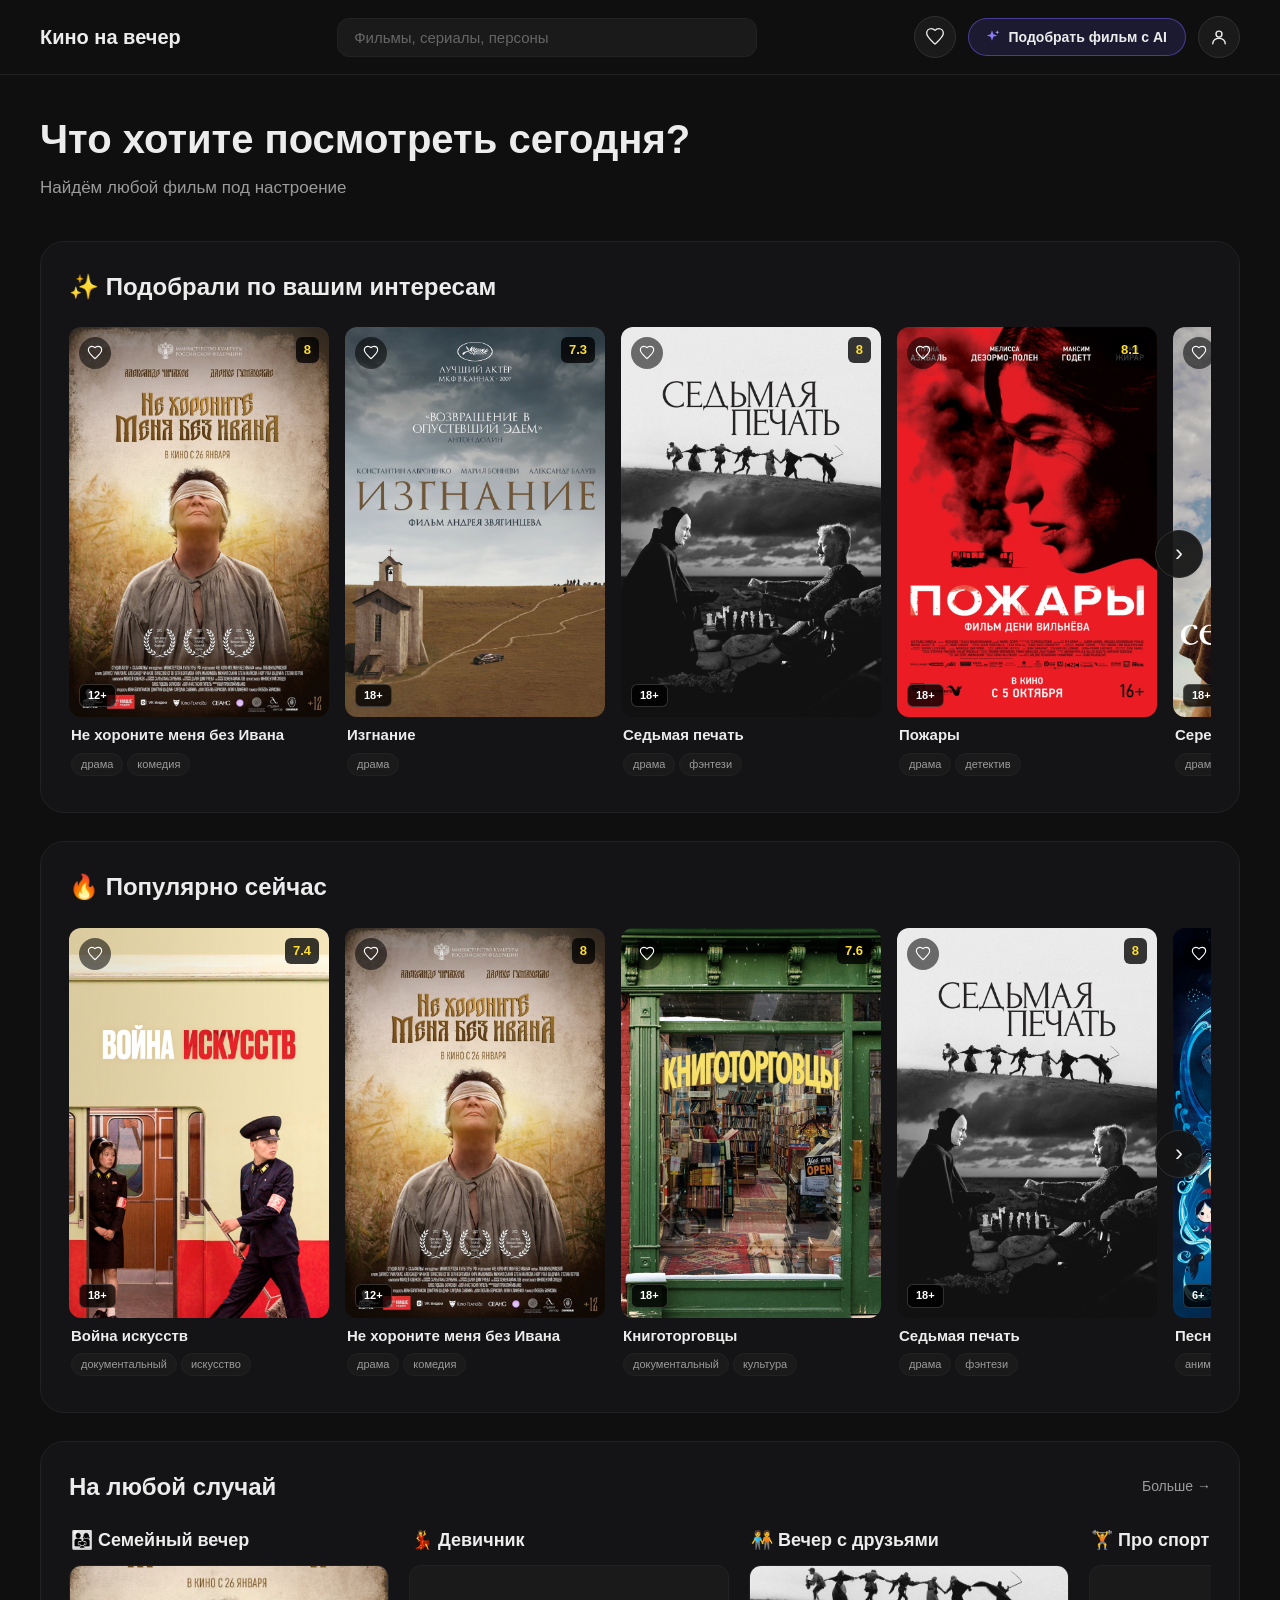
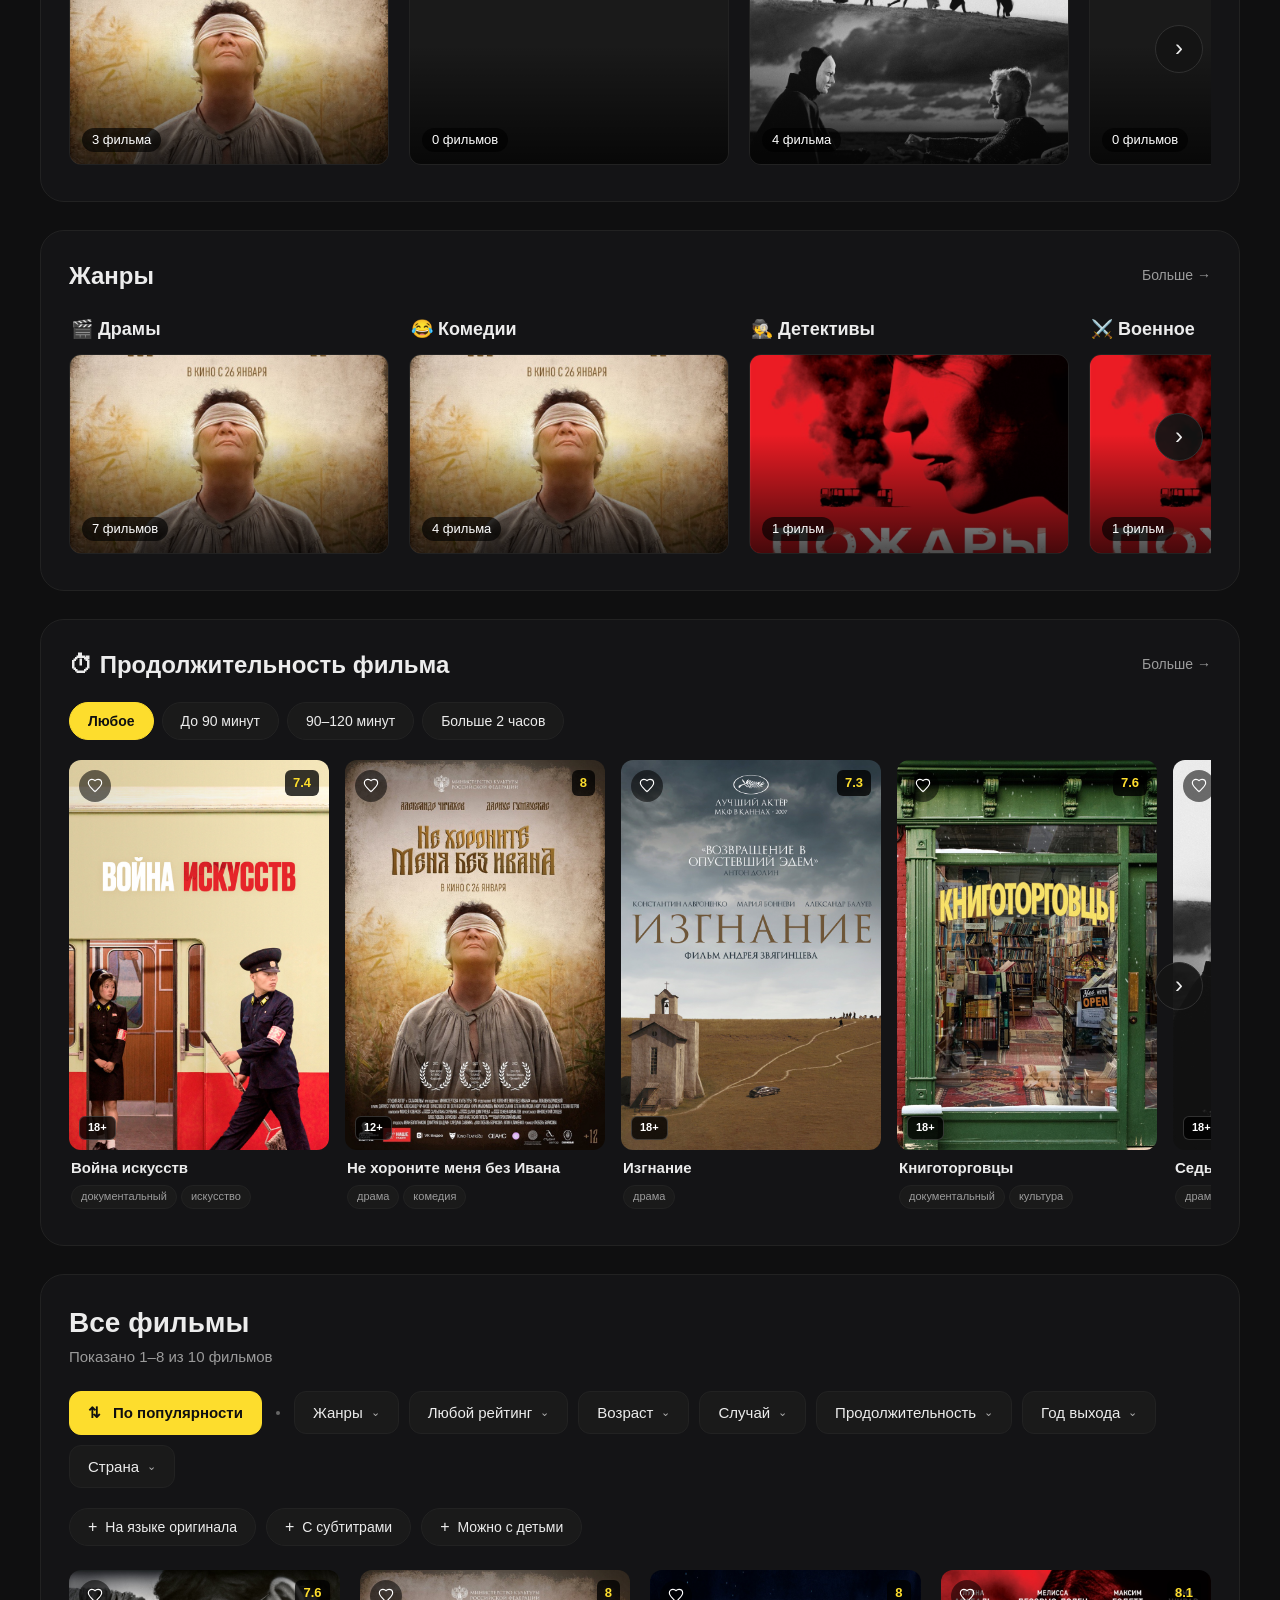
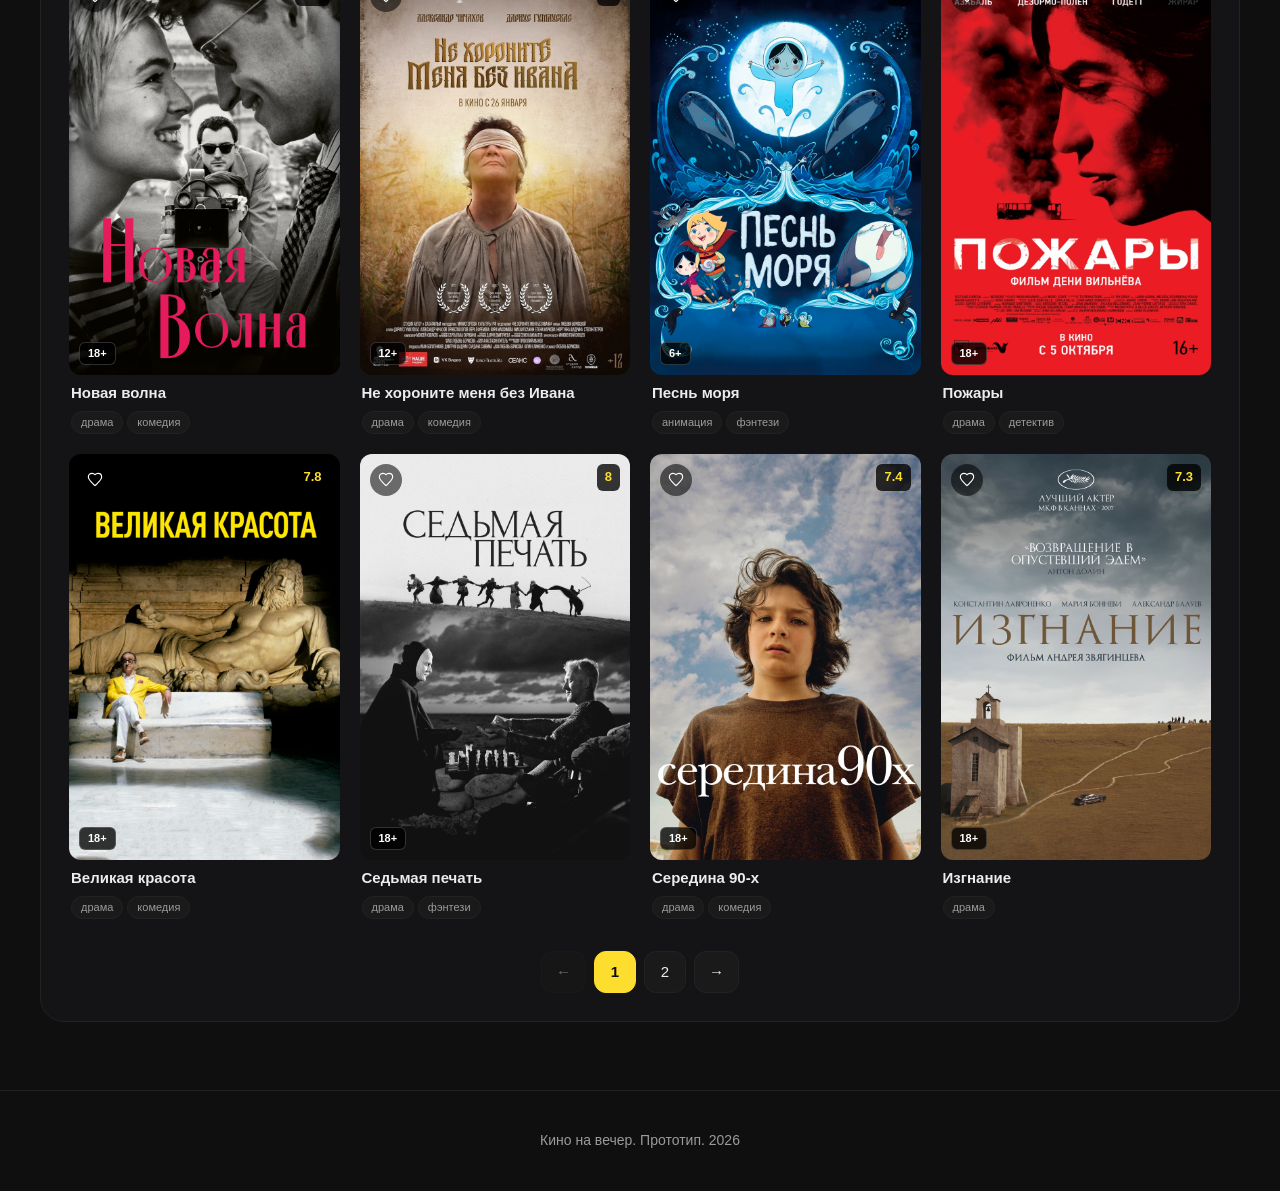
==== commit dbb53519: "Update index.html" ====
--- a/index.html
+++ b/index.html
@@ -162,7 +162,7 @@
 
     <section class="hero section-flat">
         <h1>Что хотите посмотреть сегодня?</h1>
-        <p>Найдём любой фильм под настроение.</p>
+        <p>Найдём любой фильм под настроение</p>
     </section>
 
     <!-- ✨ Подобрали по вашим интересам -->
@@ -188,7 +188,7 @@
             <button class="row-arrow row-arrow-right">›</button>
         </div>
     </section>
-  <!-- 🍿 Под случай -->
+  <!--  Под случай -->
     <section class="section">
         <div class="section-header" style="display:flex;justify-content:space-between;align-items:center;">
             <div class="section-title"> На любой случай</div>
@@ -209,7 +209,7 @@
             <button class="row-arrow row-arrow-right">›</button>
         </div>
     </section>
-    <!-- 🎭 Жанры -->
+    <!--  Жанры -->
     <section class="section">
         <div class="section-header" style="display:flex;justify-content:space-between;align-items:center;">
             <div class="section-title"> Жанры</div>
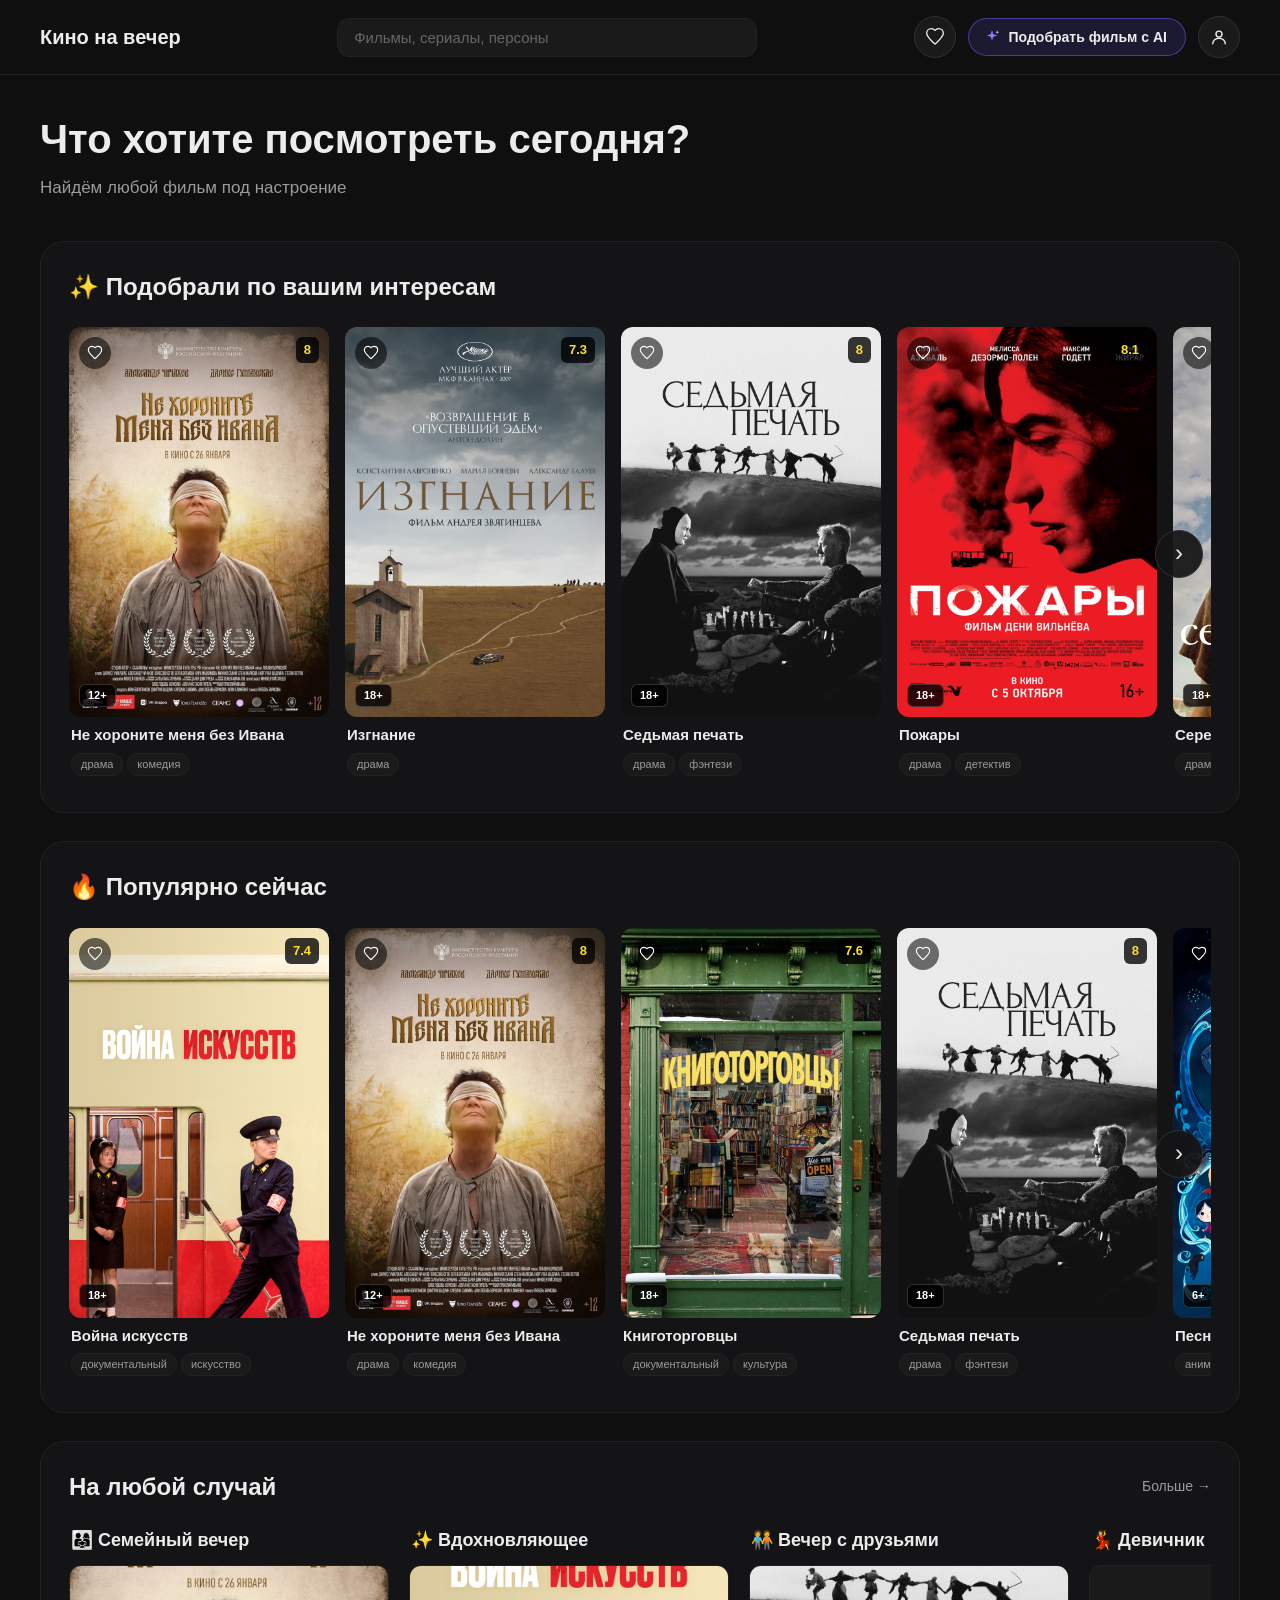
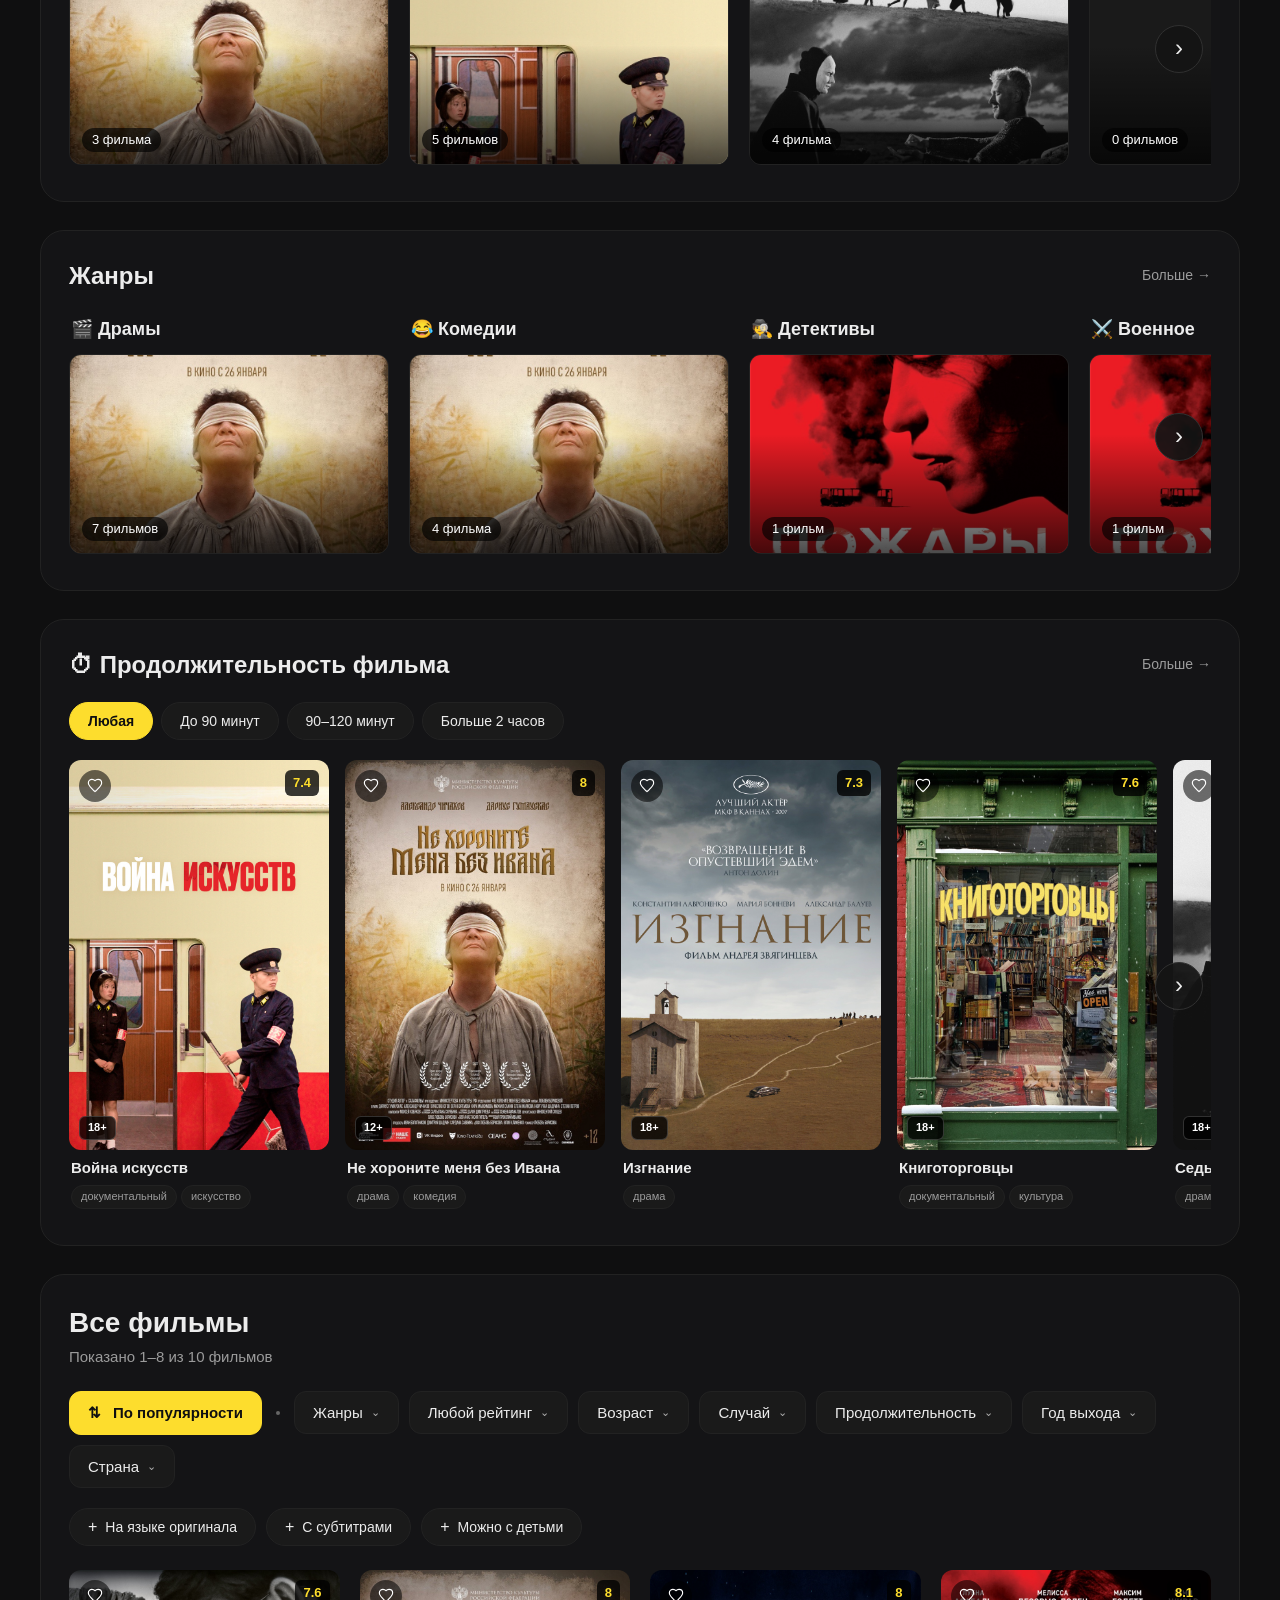
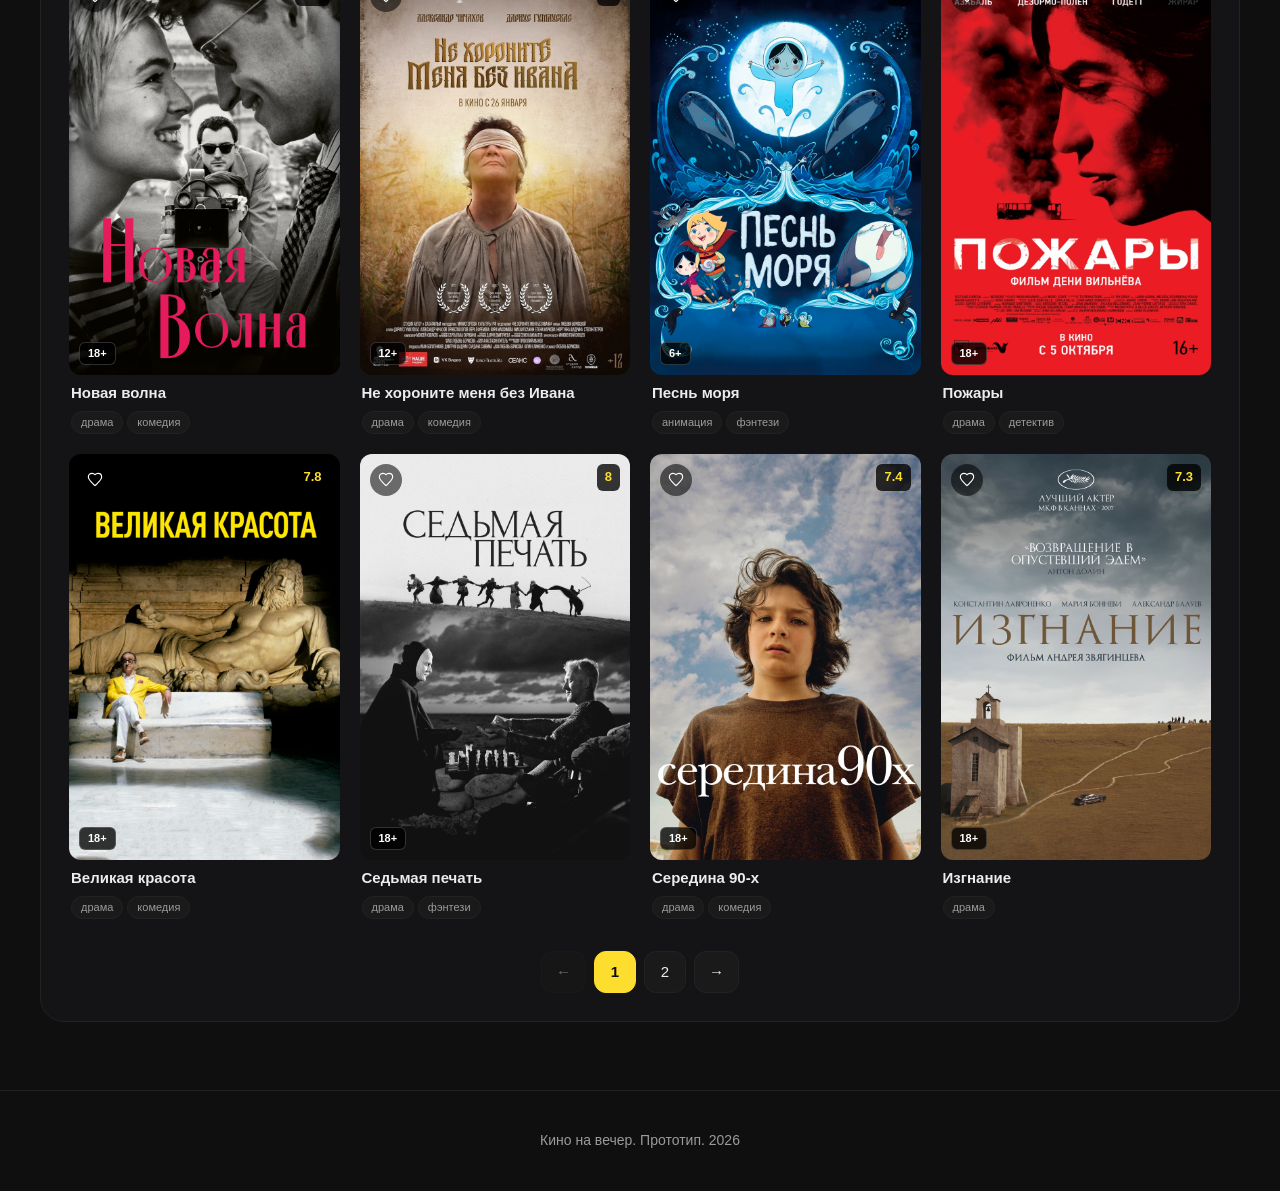
==== commit f26f834d: "Update index.html" ====
--- a/index.html
+++ b/index.html
@@ -197,13 +197,14 @@
         <div class="row-wrapper" id="occasion-wrapper">
             <div class="collections-scroll" id="occasion-scroll">
                 <a class="collection-item" href="section.html?title=Под случай&occasion=family" data-collection-link="occ-family"><div class="collection-name">👨‍👩‍👧 Семейный вечер</div><div class="collection-card"><div class="collection-overlay"></div><div class="collection-count" data-count="occ-family"></div></div></a>
+                 <a class="collection-item" href="section.html?title=Под случай&occasion=inspire" data-collection-link="occ-inspire"><div class="collection-name">✨ Вдохновляющее</div><div class="collection-card"><div class="collection-overlay"></div><div class="collection-count" data-count="occ-inspire"></div></div></a>
+                 <a class="collection-item" href="section.html?title=Под случай&occasion=friends" data-collection-link="occ-friends"><div class="collection-name">🧑‍🤝‍🧑 Вечер с друзьями</div><div class="collection-card"><div class="collection-overlay"></div><div class="collection-count" data-count="occ-friends"></div></div></a>
                 <a class="collection-item" href="section.html?title=Под случай&occasion=girls" data-collection-link="occ-girls"><div class="collection-name">💃 Девичник</div><div class="collection-card"><div class="collection-overlay"></div><div class="collection-count" data-count="occ-girls"></div></div></a>
-                <a class="collection-item" href="section.html?title=Под случай&occasion=friends" data-collection-link="occ-friends"><div class="collection-name">🧑‍🤝‍🧑 Вечер с друзьями</div><div class="collection-card"><div class="collection-overlay"></div><div class="collection-count" data-count="occ-friends"></div></div></a>
+                <a class="collection-item" href="section.html?title=Под случай&occasion=alone" data-collection-link="occ-alone"><div class="collection-name">🌧 Одинокий вечер</div><div class="collection-card"><div class="collection-overlay"></div><div class="collection-count" data-count="occ-alone"></div></div></a>
+                <a class="collection-item" href="section.html?title=Под случай&occasion=holiday" data-collection-link="occ-holiday"><div class="collection-name">🎄 Праздничное</div><div class="collection-card"><div class="collection-overlay"></div><div class="collection-count" data-count="occ-holiday"></div></div></a>
                 <a class="collection-item" href="section.html?title=Под случай&occasion=sport" data-collection-link="occ-sport"><div class="collection-name">🏋️ Про спорт</div><div class="collection-card"><div class="collection-overlay"></div><div class="collection-count" data-count="occ-sport"></div></div></a>
-                <a class="collection-item" href="section.html?title=Под случай&occasion=inspire" data-collection-link="occ-inspire"><div class="collection-name">✨ Вдохновляющее</div><div class="collection-card"><div class="collection-overlay"></div><div class="collection-count" data-count="occ-inspire"></div></div></a>
                 <a class="collection-item" href="section.html?title=Под случай&occasion=date" data-collection-link="occ-date"><div class="collection-name">💘 Для свидания</div><div class="collection-card"><div class="collection-overlay"></div><div class="collection-count" data-count="occ-date"></div></div></a>
-                <a class="collection-item" href="section.html?title=Под случай&occasion=alone" data-collection-link="occ-alone"><div class="collection-name">🌧 На одинокий вечер</div><div class="collection-card"><div class="collection-overlay"></div><div class="collection-count" data-count="occ-alone"></div></div></a>
-                <a class="collection-item" href="section.html?title=Под случай&occasion=holiday" data-collection-link="occ-holiday"><div class="collection-name">🎄 Праздничное</div><div class="collection-card"><div class="collection-overlay"></div><div class="collection-count" data-count="occ-holiday"></div></div></a>
+                
             </div>
             <button class="row-arrow row-arrow-left">‹</button>
             <button class="row-arrow row-arrow-right">›</button>
@@ -243,7 +244,7 @@
             <a href="section.html?title=Продолжительность фильма" id="time-more-link" class="collections-all">Больше →</a>
         </div>
         <div class="chips" id="time-chips">
-            <button class="chip active" data-duration="all">Любое</button>
+            <button class="chip active" data-duration="all">Любая</button>
             <button class="chip" data-duration="short">До 90 минут</button>
             <button class="chip" data-duration="medium">90–120 минут</button>
             <button class="chip" data-duration="long">Больше 2 часов</button>
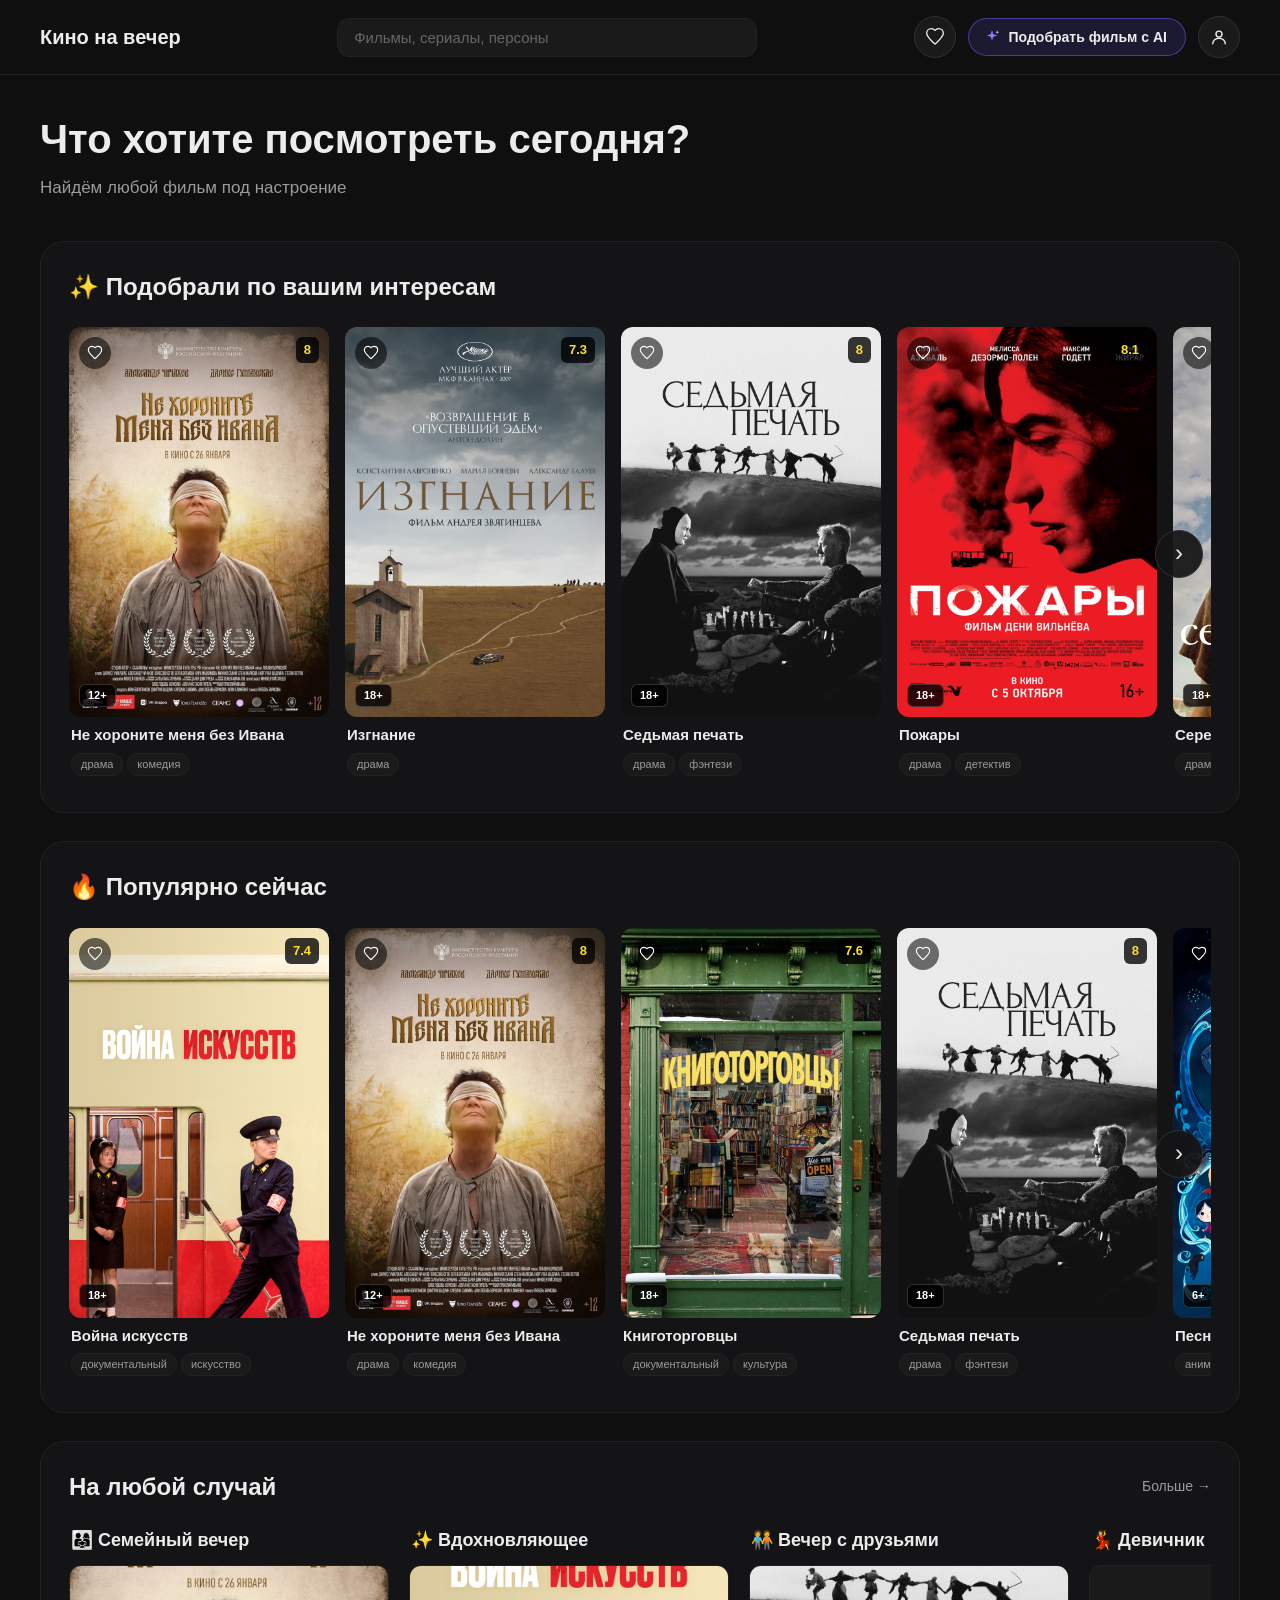
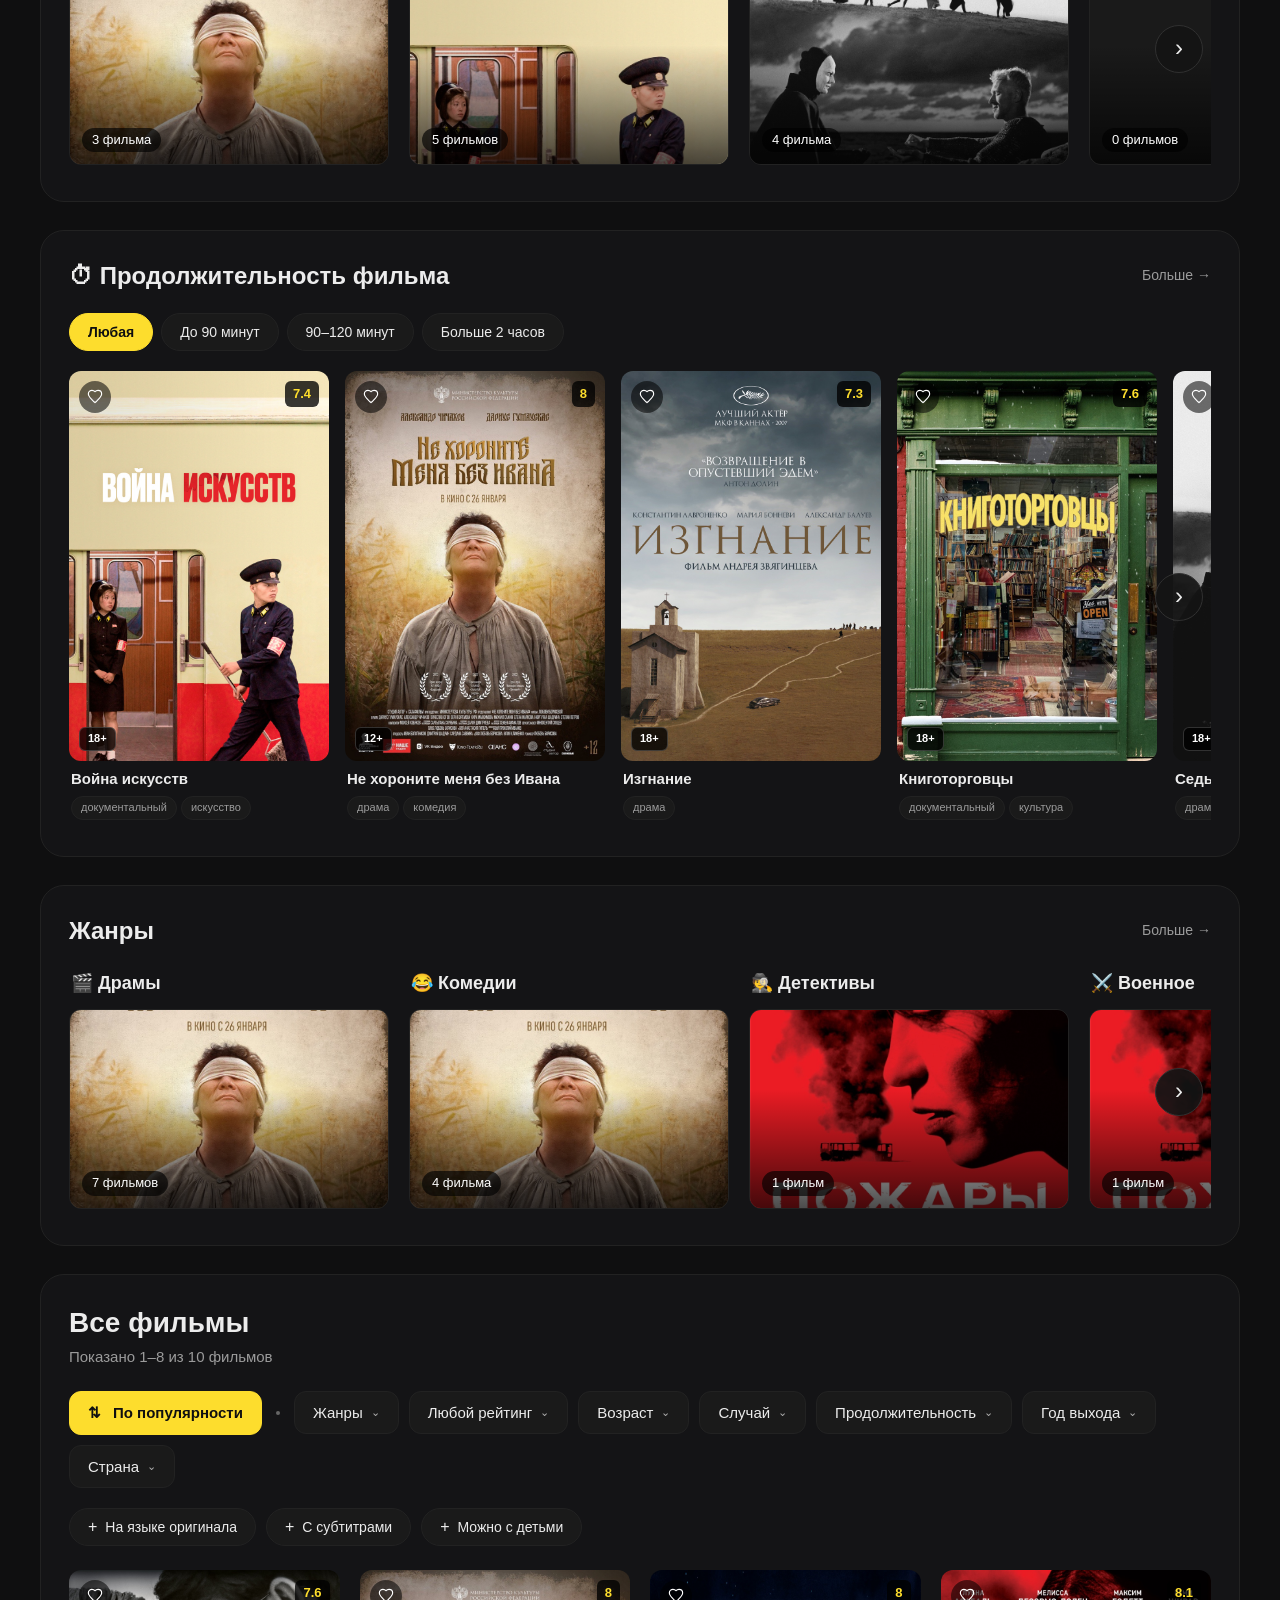
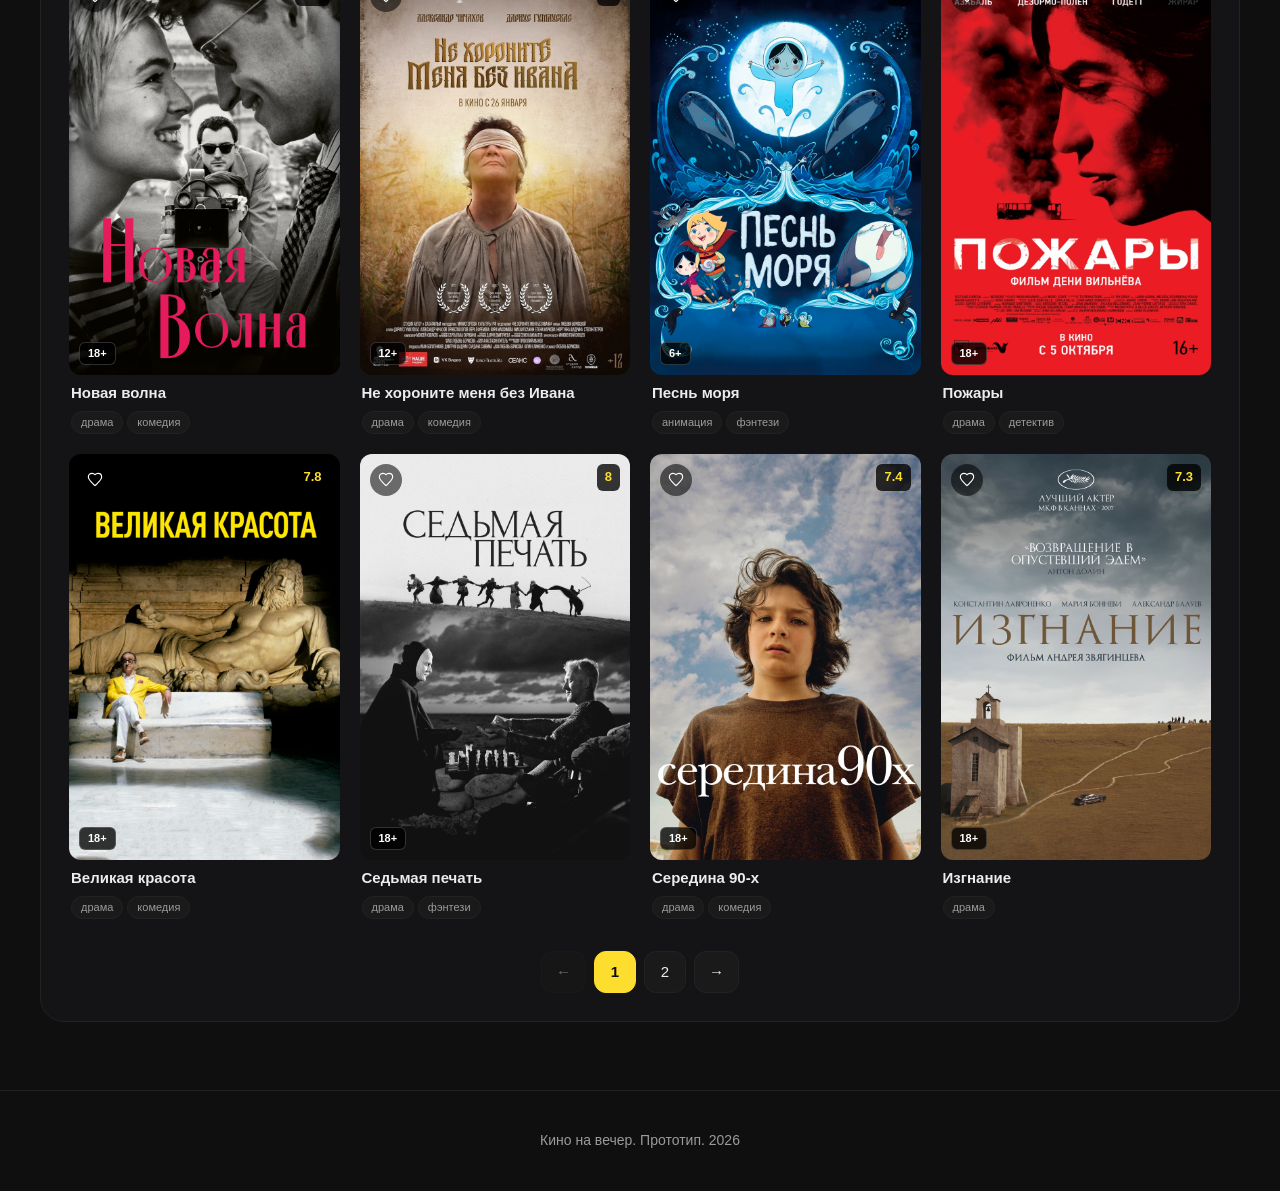
==== commit 5b76b5e7: "Update index.html" ====
--- a/index.html
+++ b/index.html
@@ -210,7 +210,27 @@
             <button class="row-arrow row-arrow-right">›</button>
         </div>
     </section>
-    <!--  Жанры -->
+    
+
+    <!-- ⏱ Продолжительность фильма -->
+    <section class="section">
+        <div class="section-header" style="display:flex;justify-content:space-between;align-items:center;">
+            <div class="section-title">⏱ Продолжительность фильма</div>
+            <a href="section.html?title=Продолжительность фильма" id="time-more-link" class="collections-all">Больше →</a>
+        </div>
+        <div class="chips" id="time-chips">
+            <button class="chip active" data-duration="all">Любая</button>
+            <button class="chip" data-duration="short">До 90 минут</button>
+            <button class="chip" data-duration="medium">90–120 минут</button>
+            <button class="chip" data-duration="long">Больше 2 часов</button>
+        </div>
+        <div class="row-wrapper" id="row-time-wrapper">
+            <div class="row-scroll"></div>
+            <button class="row-arrow row-arrow-left">‹</button>
+            <button class="row-arrow row-arrow-right">›</button>
+        </div>
+    </section>
+<!--  Жанры -->
     <section class="section">
         <div class="section-header" style="display:flex;justify-content:space-between;align-items:center;">
             <div class="section-title"> Жанры</div>
@@ -236,26 +256,6 @@
     </section>
 
   
-
-    <!-- ⏱ Продолжительность фильма -->
-    <section class="section">
-        <div class="section-header" style="display:flex;justify-content:space-between;align-items:center;">
-            <div class="section-title">⏱ Продолжительность фильма</div>
-            <a href="section.html?title=Продолжительность фильма" id="time-more-link" class="collections-all">Больше →</a>
-        </div>
-        <div class="chips" id="time-chips">
-            <button class="chip active" data-duration="all">Любая</button>
-            <button class="chip" data-duration="short">До 90 минут</button>
-            <button class="chip" data-duration="medium">90–120 минут</button>
-            <button class="chip" data-duration="long">Больше 2 часов</button>
-        </div>
-        <div class="row-wrapper" id="row-time-wrapper">
-            <div class="row-scroll"></div>
-            <button class="row-arrow row-arrow-left">‹</button>
-            <button class="row-arrow row-arrow-right">›</button>
-        </div>
-    </section>
-
     <!-- ВСЕ ФИЛЬМЫ -->
     <section class="section">
         <div class="catalog-head" style="margin-bottom:24px;">
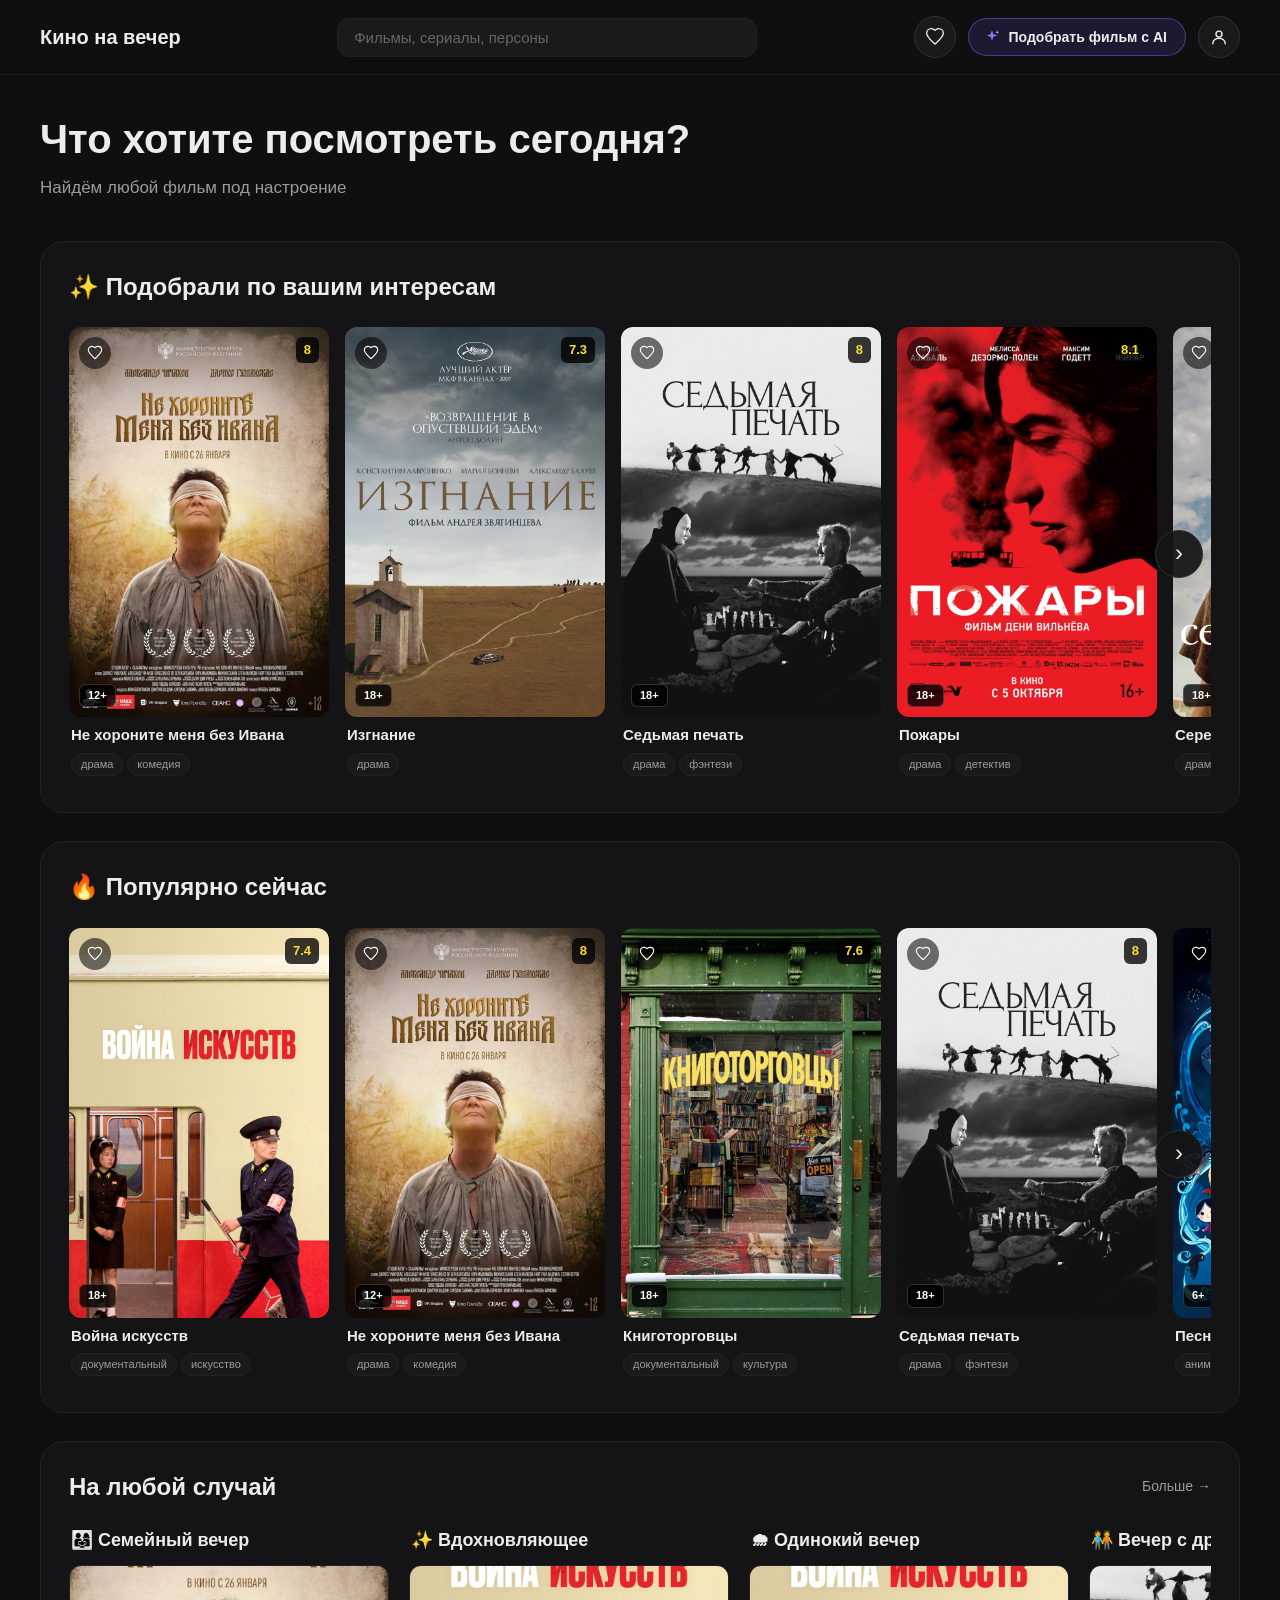
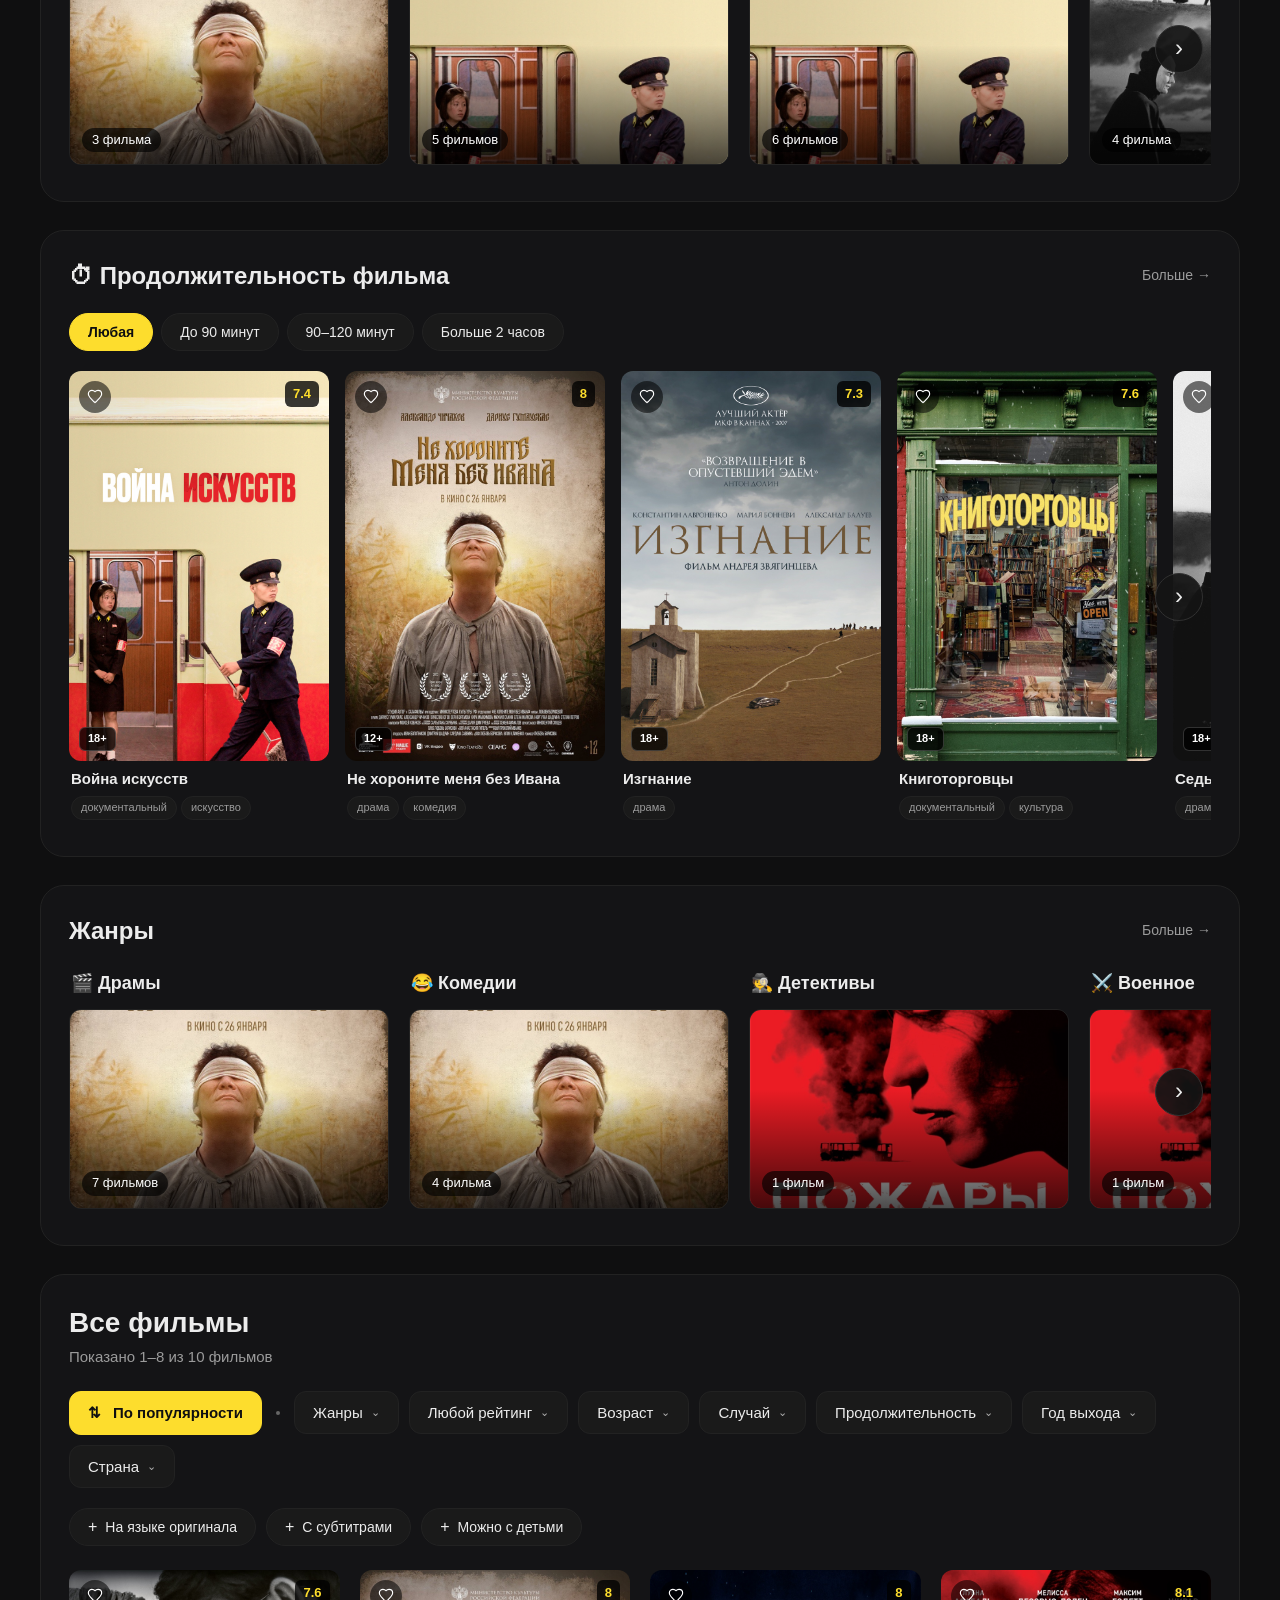
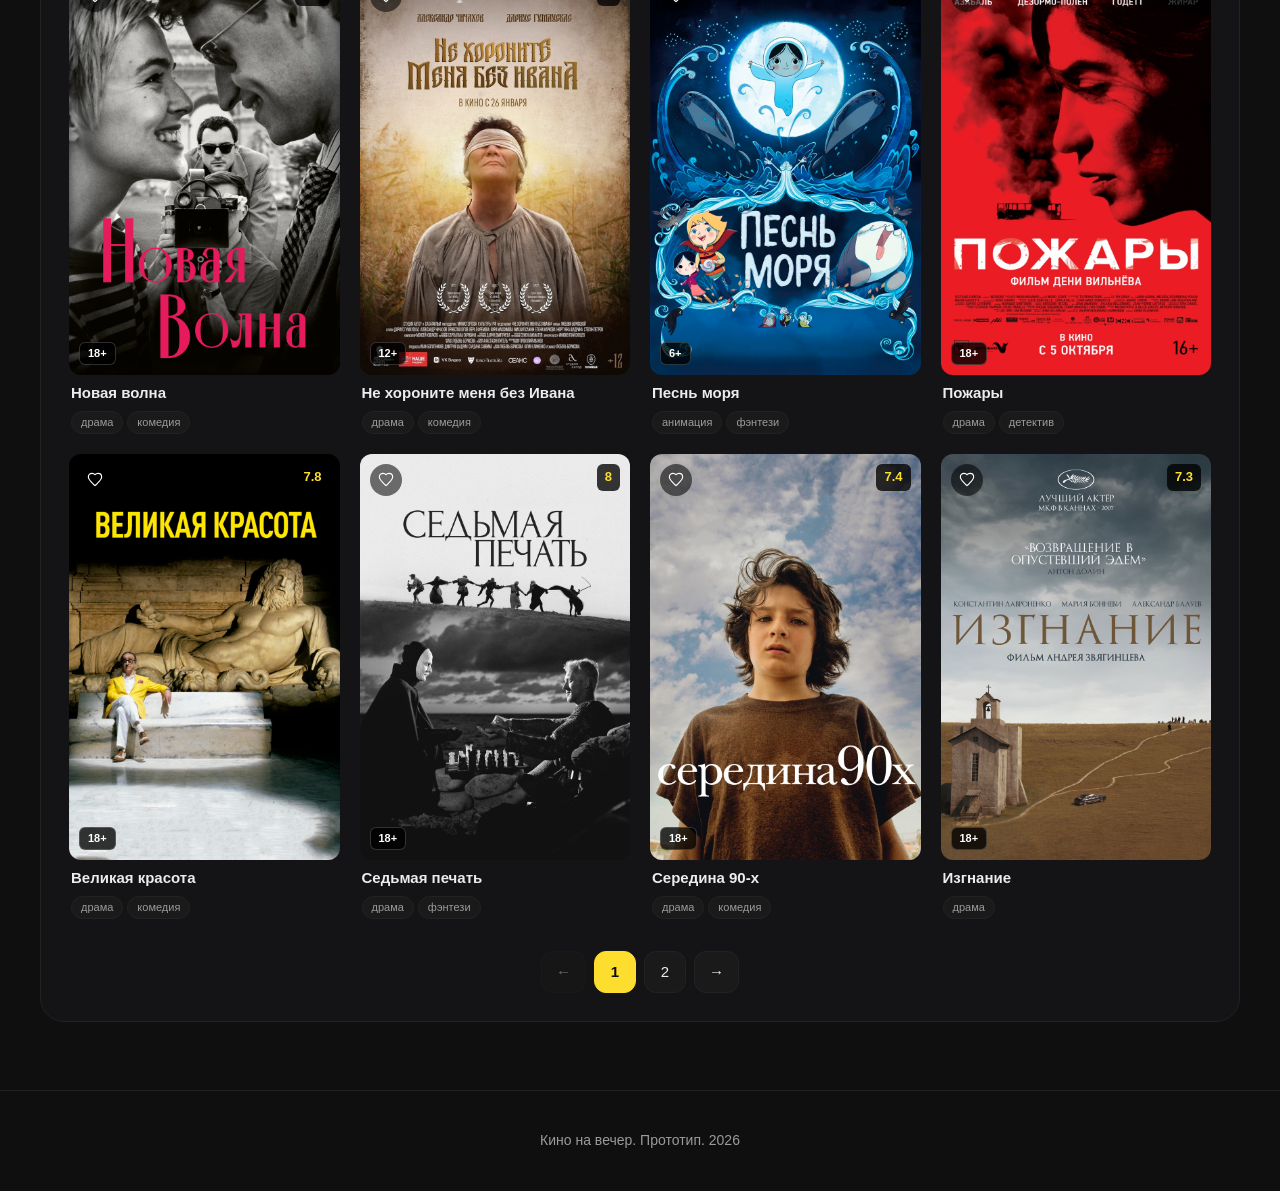
==== commit 69acd0e8: "Update index.html" ====
--- a/index.html
+++ b/index.html
@@ -198,9 +198,10 @@
             <div class="collections-scroll" id="occasion-scroll">
                 <a class="collection-item" href="section.html?title=Под случай&occasion=family" data-collection-link="occ-family"><div class="collection-name">👨‍👩‍👧 Семейный вечер</div><div class="collection-card"><div class="collection-overlay"></div><div class="collection-count" data-count="occ-family"></div></div></a>
                  <a class="collection-item" href="section.html?title=Под случай&occasion=inspire" data-collection-link="occ-inspire"><div class="collection-name">✨ Вдохновляющее</div><div class="collection-card"><div class="collection-overlay"></div><div class="collection-count" data-count="occ-inspire"></div></div></a>
+                <a class="collection-item" href="section.html?title=Под случай&occasion=alone" data-collection-link="occ-alone"><div class="collection-name">🌧 Одинокий вечер</div><div class="collection-card"><div class="collection-overlay"></div><div class="collection-count" data-count="occ-alone"></div></div></a>
                  <a class="collection-item" href="section.html?title=Под случай&occasion=friends" data-collection-link="occ-friends"><div class="collection-name">🧑‍🤝‍🧑 Вечер с друзьями</div><div class="collection-card"><div class="collection-overlay"></div><div class="collection-count" data-count="occ-friends"></div></div></a>
                 <a class="collection-item" href="section.html?title=Под случай&occasion=girls" data-collection-link="occ-girls"><div class="collection-name">💃 Девичник</div><div class="collection-card"><div class="collection-overlay"></div><div class="collection-count" data-count="occ-girls"></div></div></a>
-                <a class="collection-item" href="section.html?title=Под случай&occasion=alone" data-collection-link="occ-alone"><div class="collection-name">🌧 Одинокий вечер</div><div class="collection-card"><div class="collection-overlay"></div><div class="collection-count" data-count="occ-alone"></div></div></a>
+                
                 <a class="collection-item" href="section.html?title=Под случай&occasion=holiday" data-collection-link="occ-holiday"><div class="collection-name">🎄 Праздничное</div><div class="collection-card"><div class="collection-overlay"></div><div class="collection-count" data-count="occ-holiday"></div></div></a>
                 <a class="collection-item" href="section.html?title=Под случай&occasion=sport" data-collection-link="occ-sport"><div class="collection-name">🏋️ Про спорт</div><div class="collection-card"><div class="collection-overlay"></div><div class="collection-count" data-count="occ-sport"></div></div></a>
                 <a class="collection-item" href="section.html?title=Под случай&occasion=date" data-collection-link="occ-date"><div class="collection-name">💘 Для свидания</div><div class="collection-card"><div class="collection-overlay"></div><div class="collection-count" data-count="occ-date"></div></div></a>
